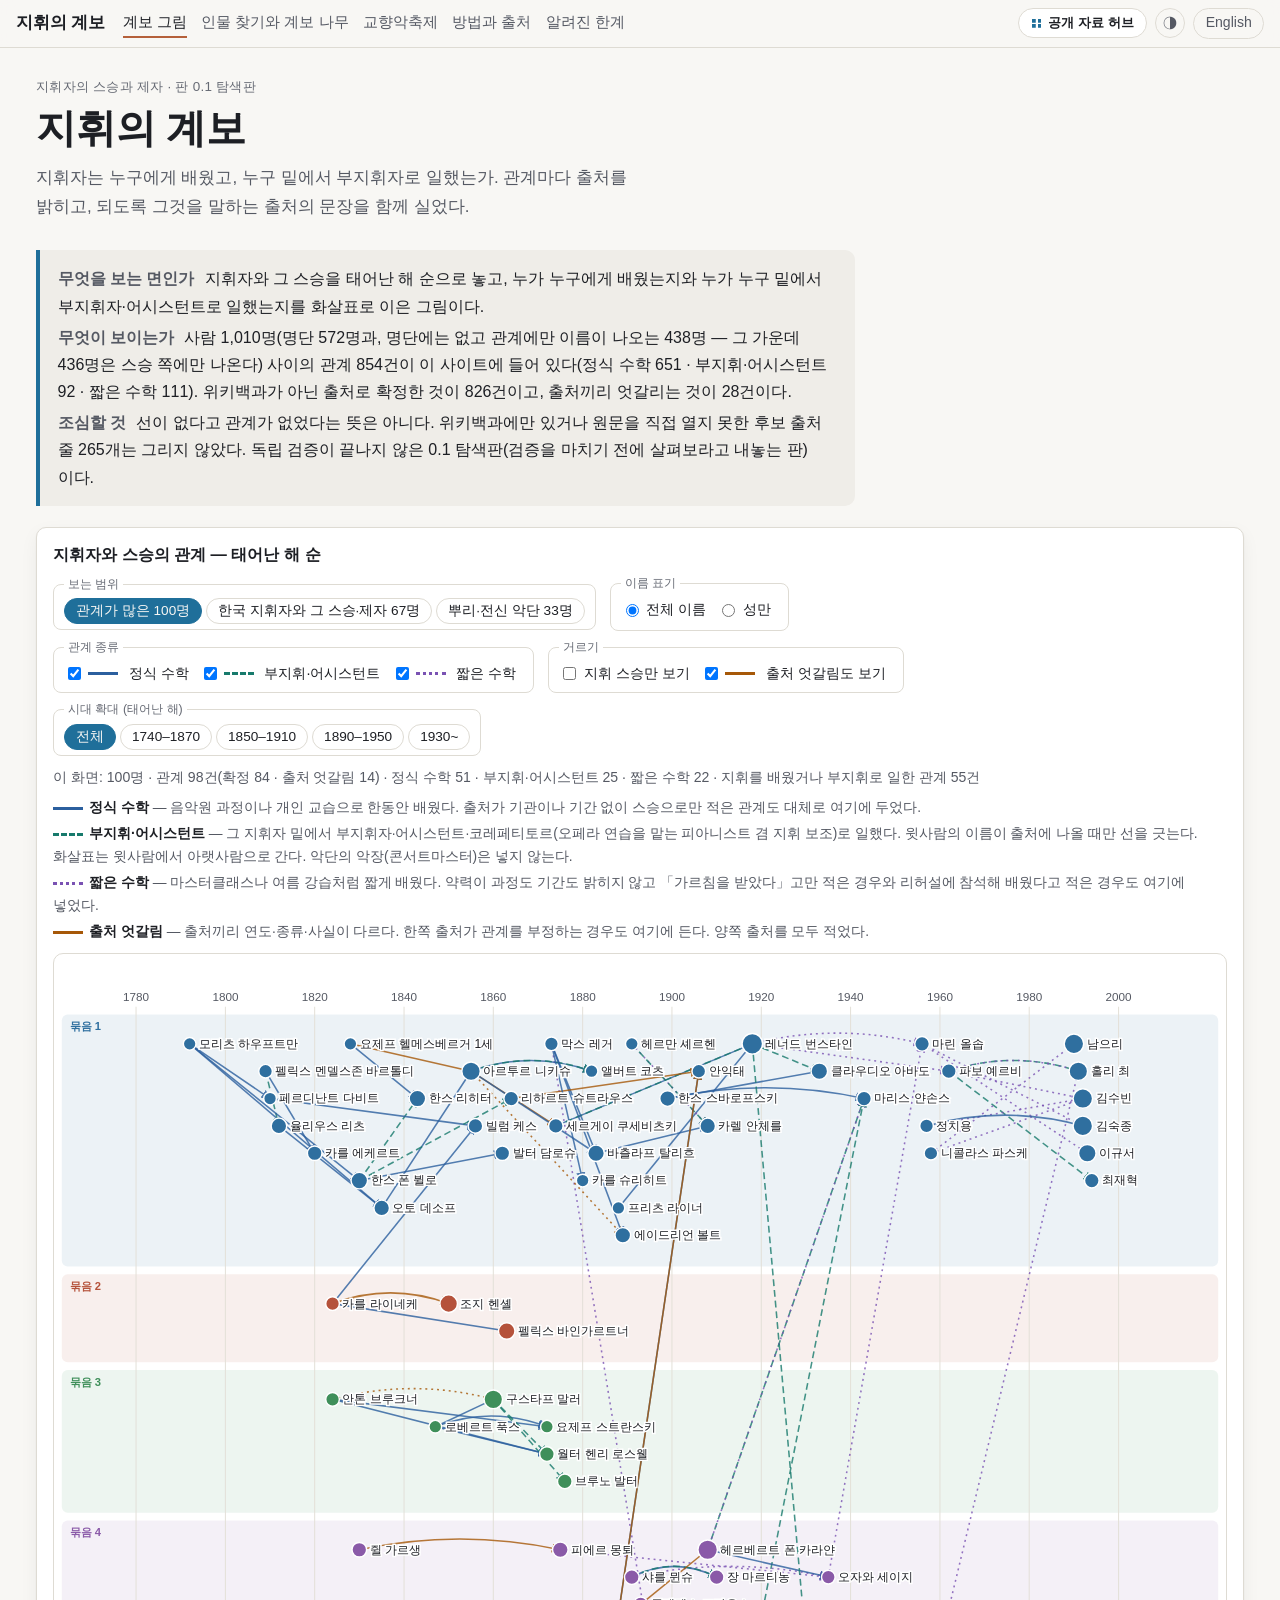
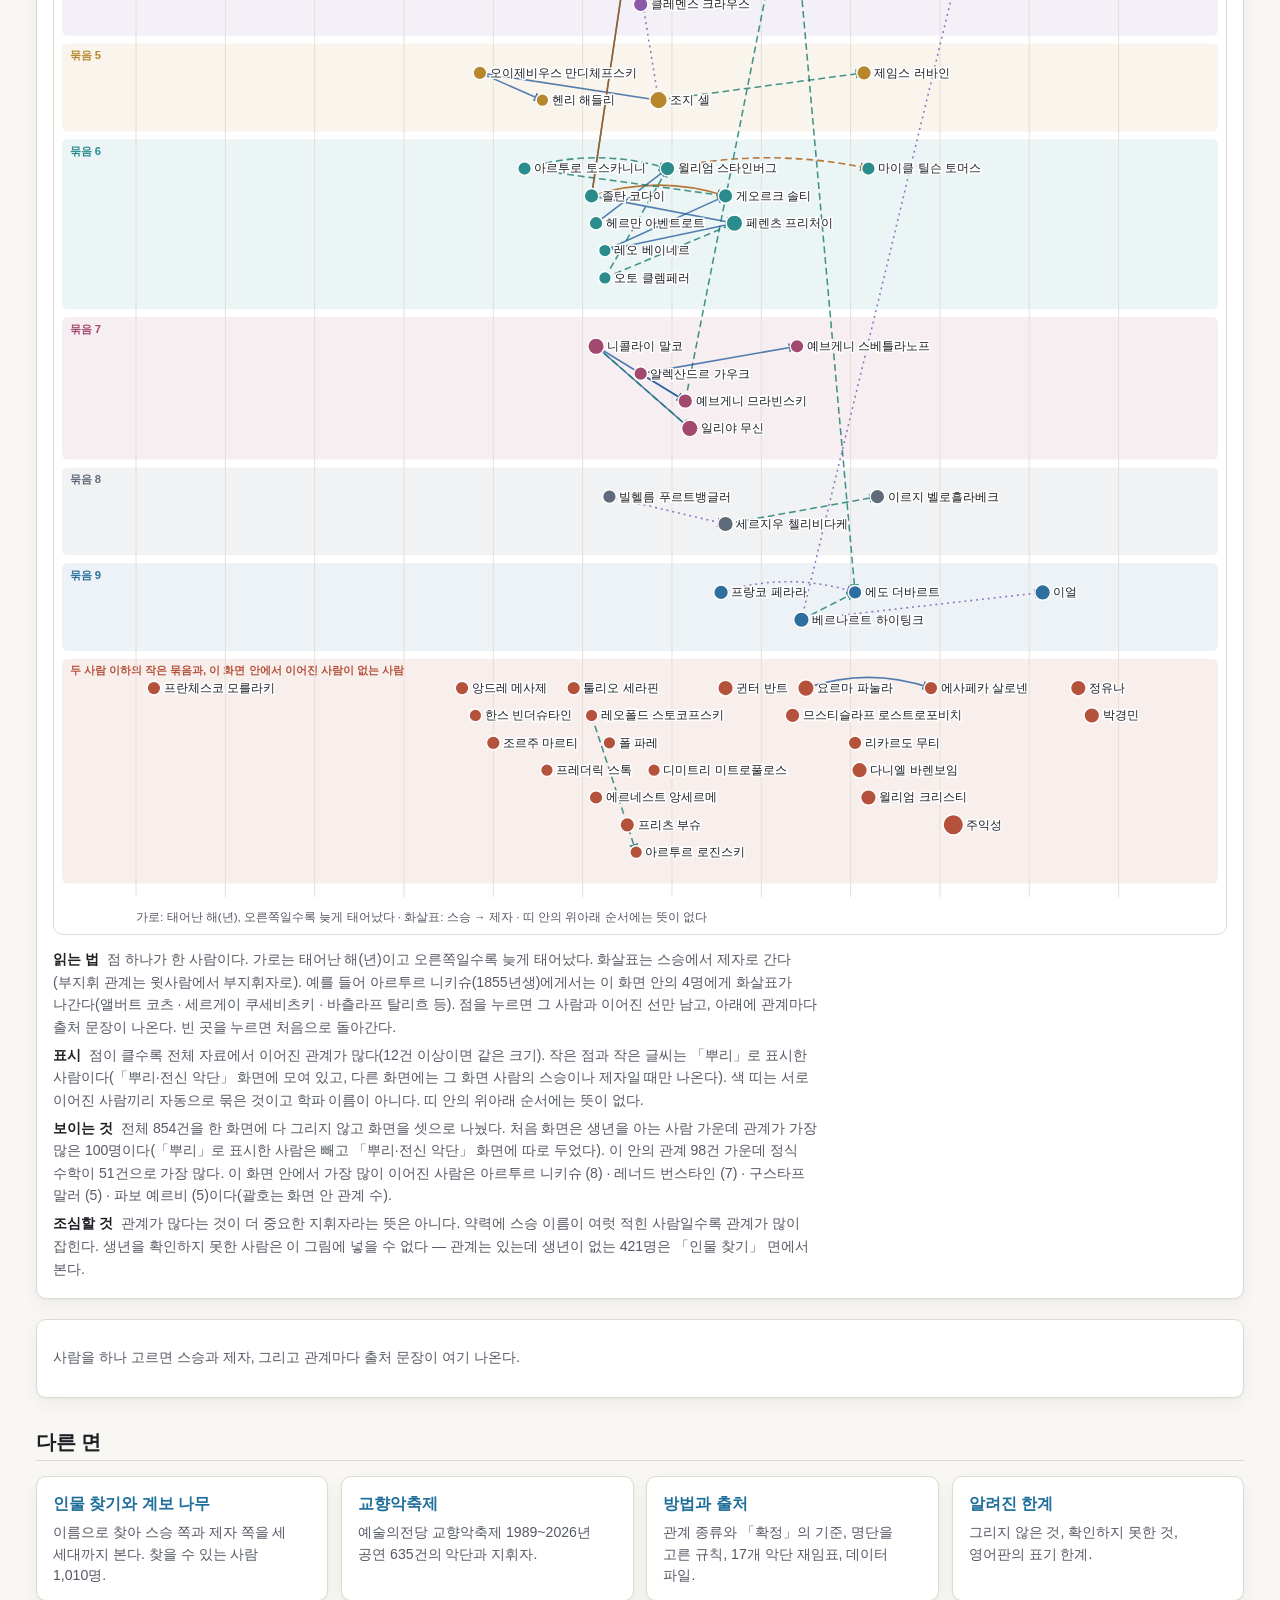
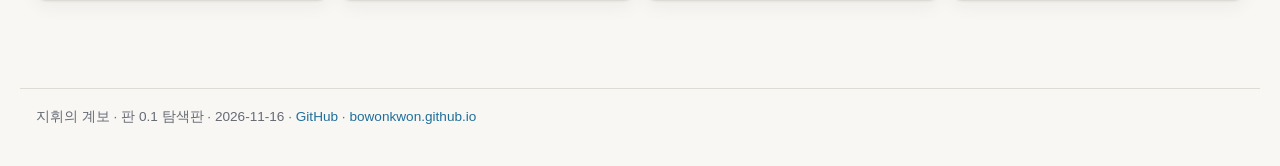
==== docs/ko/index.html @ 923562cf "Conductors' lineage 0.1 (exploratory edition): lineage chart, find a person, Orchestra Festival, met" ====
<!DOCTYPE html>
<html lang="ko"><head><meta charset="utf-8"><meta name="viewport" content="width=device-width,initial-scale=1">
<title>지휘의 계보</title><meta name="description" content="지휘자가 누구에게 배웠고 누구 밑에서 부지휘자로 일했는지를 관계마다 출처와 함께 그린 탐색판. 사람 1,010명, 관계 854건.">
<script>(function(){var q=new URLSearchParams(location.search).get("theme");try{if(q==="light"||q==="dark"){localStorage.setItem("cl-theme",q)}else if(q==="auto"){localStorage.removeItem("cl-theme")}var v=localStorage.getItem("cl-theme");if(v)document.documentElement.setAttribute("data-theme",v)}catch(e){}})();</script>
<link rel="stylesheet" href="../assets/style.css">
</head><body>
<header><a class="brand" href="index.html">지휘의 계보</a><nav aria-label="면"><a href="index.html" class=on aria-current=page>계보 그림</a><a href="find.html">인물 찾기와 계보 나무</a><a href="festival.html">교향악축제</a><a href="method.html">방법과 출처</a><a href="limits.html">알려진 한계</a></nav>
<div class="right"><a class="hub" href="https://bowonkwon.github.io/">공개 자료 허브</a><button id="theme" class="theme" type="button" aria-label="밝게·어둡게">◑</button><a class="lang" href="../en/index.html" lang="en">English</a></div></header>
<main>
<div class="hero"><p class="eyebrow">지휘자의 스승과 제자 · 판 0.1 탐색판</p><h1>지휘의 계보</h1><p class="lead">지휘자는 누구에게 배웠고, 누구 밑에서 부지휘자로 일했는가. 관계마다 출처를 밝히고, 되도록 그것을 말하는 출처의 문장을 함께 실었다.</p></div>
<div class="sum" role="note"><p><b>무엇을 보는 면인가</b> 지휘자와 그 스승을 태어난 해 순으로 놓고, 누가 누구에게 배웠는지와 누가 누구 밑에서 부지휘자·어시스턴트로 일했는지를 화살표로 이은 그림이다.</p><p><b>무엇이 보이는가</b> 사람 1,010명(명단 572명과, 명단에는 없고 관계에만 이름이 나오는 438명 — 그 가운데 436명은 스승 쪽에만 나온다) 사이의 관계 854건이 이 사이트에 들어 있다(정식 수학 651 · 부지휘·어시스턴트 92 · 짧은 수학 111). 위키백과가 아닌 출처로 확정한 것이 826건이고, 출처끼리 엇갈리는 것이 28건이다.</p><p><b>조심할 것</b> 선이 없다고 관계가 없었다는 뜻은 아니다. 위키백과에만 있거나 원문을 직접 열지 못한 후보 출처 줄 265개는 그리지 않았다. 독립 검증이 끝나지 않은 0.1 탐색판(검증을 마치기 전에 살펴보라고 내놓는 판)이다.</p></div>
<figure id="fig-chart"><h2 class="figtitle">지휘자와 스승의 관계 — 태어난 해 순</h2>
<div class="ctl"><fieldset><legend>보는 범위</legend><span id="views" class="seg"><button type="button" data-v="top" aria-pressed="true">관계가 많은 100명</button><button type="button" data-v="kr" aria-pressed="false">한국 지휘자와 그 스승·제자 67명</button><button type="button" data-v="root" aria-pressed="false">뿌리·전신 악단 33명</button></span></fieldset>
<fieldset><legend>이름 표기</legend><label><input type="radio" name="mode" value="0" checked> 전체 이름</label> <label><input type="radio" name="mode" value="1"> 성만</label></fieldset>
<fieldset><legend>관계 종류</legend><label><input type="checkbox" id="fT" checked><span class="sw T"></span>정식 수학</label> <label><input type="checkbox" id="fA" checked><span class="sw A"></span>부지휘·어시스턴트</label> <label><input type="checkbox" id="fM" checked><span class="sw M"></span>짧은 수학</label></fieldset><fieldset><legend>거르기</legend><label><input type="checkbox" id="fCond"> 지휘 스승만 보기</label> <label><input type="checkbox" id="fC" checked><span class="sw C"></span>출처 엇갈림도 보기</label></fieldset>
<fieldset><legend>시대 확대 (태어난 해)</legend><span id="era" class="seg"><button type="button" data-a="0" data-b="9999" aria-pressed="true">전체</button><button type="button" data-a="1480" data-b="1760" aria-pressed="false">~1760</button><button type="button" data-a="1740" data-b="1870" aria-pressed="false">1740–1870</button><button type="button" data-a="1850" data-b="1910" aria-pressed="false">1850–1910</button><button type="button" data-a="1890" data-b="1950" aria-pressed="false">1890–1950</button><button type="button" data-a="1930" data-b="2010" aria-pressed="false">1930~</button></span></fieldset></div>
<p class="viewsum" id="viewcount" aria-live="polite"></p>
<ul class="legend"><li><span class="sw T"></span><b>정식 수학</b> — 음악원 과정이나 개인 교습으로 한동안 배웠다. 출처가 기관이나 기간 없이 스승으로만 적은 관계도 대체로 여기에 두었다.</li><li><span class="sw A"></span><b>부지휘·어시스턴트</b> — 그 지휘자 밑에서 부지휘자·어시스턴트·코레페티토르(오페라 연습을 맡는 피아니스트 겸 지휘 보조)로 일했다. 윗사람의 이름이 출처에 나올 때만 선을 긋는다. 화살표는 윗사람에서 아랫사람으로 간다. 악단의 악장(콘서트마스터)은 넣지 않는다.</li><li><span class="sw M"></span><b>짧은 수학</b> — 마스터클래스나 여름 강습처럼 짧게 배웠다. 약력이 과정도 기간도 밝히지 않고 「가르침을 받았다」고만 적은 경우와 리허설에 참석해 배웠다고 적은 경우도 여기에 넣었다.</li><li><span class="sw C"></span><b>출처 엇갈림</b> — 출처끼리 연도·종류·사실이 다르다. 한쪽 출처가 관계를 부정하는 경우도 여기에 든다. 양쪽 출처를 모두 적었다.</li></ul>
<p class="hint">화면이 좁으면 그림을 옆으로 밀어서 본다.</p>
<div class="wrap" id="chart" tabindex="0" aria-label="지휘자와 스승의 관계 — 태어난 해 순"></div>
<figcaption><span class="read"><b>읽는 법</b> 점 하나가 한 사람이다. 가로는 태어난 해(년)이고 오른쪽일수록 늦게 태어났다. 화살표는 스승에서 제자로 간다(부지휘 관계는 윗사람에서 부지휘자로). 예를 들어 아르투르 니키슈(1855년생)에게서는 이 화면 안의 4명에게 화살표가 나간다(앨버트 코츠 · 세르게이 쿠세비츠키 · 바츨라프 탈리흐 등). 점을 누르면 그 사람과 이어진 선만 남고, 아래에 관계마다 출처 문장이 나온다. 빈 곳을 누르면 처음으로 돌아간다.</span><span class="read"><b>표시</b> 점이 클수록 전체 자료에서 이어진 관계가 많다(12건 이상이면 같은 크기). 작은 점과 작은 글씨는 「뿌리」로 표시한 사람이다(「뿌리·전신 악단」 화면에 모여 있고, 다른 화면에는 그 화면 사람의 스승이나 제자일 때만 나온다). 색 띠는 서로 이어진 사람끼리 자동으로 묶은 것이고 학파 이름이 아니다. 띠 안의 위아래 순서에는 뜻이 없다.</span>
<span class="read"><b>보이는 것</b> 전체 854건을 한 화면에 다 그리지 않고 화면을 셋으로 나눴다. 처음 화면은 생년을 아는 사람 가운데 관계가 가장 많은 100명이다(「뿌리」로 표시한 사람은 빼고 「뿌리·전신 악단」 화면에 따로 두었다). 이 안의 관계 98건 가운데 정식 수학이 51건으로 가장 많다. 이 화면 안에서 가장 많이 이어진 사람은 아르투르 니키슈 (8) · 레너드 번스타인 (7) · 구스타프 말러 (5) · 파보 예르비 (5)이다(괄호는 화면 안 관계 수).</span><span class="care"><b>조심할 것</b> 관계가 많다는 것이 더 중요한 지휘자라는 뜻은 아니다. 약력에 스승 이름이 여럿 적힌 사람일수록 관계가 많이 잡힌다. 생년을 확인하지 못한 사람은 이 그림에 넣을 수 없다 — 관계는 있는데 생년이 없는 421명은 「인물 찾기」 면에서 본다.</span></figcaption></figure>
<section class="box" id="panel" aria-live="polite"></section>
<h2>다른 면</h2><div class="cards"><a class="card" href="find.html"><b>인물 찾기와 계보 나무</b><small>이름으로 찾아 스승 쪽과 제자 쪽을 세 세대까지 본다. 찾을 수 있는 사람 1,010명.</small></a><a class="card" href="festival.html"><b>교향악축제</b><small>예술의전당 교향악축제 1989~2026년 공연 635건의 악단과 지휘자.</small></a><a class="card" href="method.html"><b>방법과 출처</b><small>관계 종류와 「확정」의 기준, 명단을 고른 규칙, 17개 악단 재임표, 데이터 파일.</small></a><a class="card" href="limits.html"><b>알려진 한계</b><small>그리지 않은 것, 확인하지 못한 것, 영어판의 표기 한계.</small></a></div>
</main>
<footer>지휘의 계보 · 판 0.1 탐색판 · 2026-11-16 · <a href="https://github.com/BowonKwon/Conductors-Lineage">GitHub</a> · <a href="https://bowonkwon.github.io/">bowonkwon.github.io</a></footer>
<script src="../assets/data.js"></script><script>window.CL_T={"chart_aria": "지휘자와 스승 {n}명의 관계, 태어난 해 순", "lane": "묶음 {n}", "lane_loose": "두 사람 이하의 작은 묶음과, 이 화면 안에서 이어진 사람이 없는 사람", "axis": "가로: 태어난 해(년), 오른쪽일수록 늦게 태어났다 · 화살표: 스승 → 제자 · 띠 안의 위아래 순서에는 뜻이 없다", "type": {"T": "정식 수학", "A": "부지휘·어시스턴트", "M": "짧은 수학"}, "conflict": "출처 엇갈림", "candidate": "후보", "denies": "이 출처는 관계를 부정한다", "ctx": "(문맥에서 읽음)", "subject": "과목", "year_unverified": "(연도는 원문에서 확인하지 못함)", "paraphrase": "요지:", "source_link": "원문", "mark": {"root": "뿌리 — 지휘가 독립된 직업이 되기 전의 초기 악장·작곡가", "root_kr": "뿌리 — 작곡가·연주가이면서 지휘를 겸한 한국 초기 세대", "root_dresden": "뿌리 — 드레스덴 궁정 악단을 1733년 이전에 이끈 사람(악장 등)", "predecessor_leningrad": "전신 악단 — 레닌그라드 필하모니의 전신(1882~1920년 궁정 관현악단·국립 교향악단)을 이끌었다", "festival_only": "교향악축제 출연 기록으로 넣은 지휘자", "abroad_kr": "국내 악단 수장 경력이 없는 한국계 외국 국적 지휘자."}, "abroad_basis": "넣은 근거: {b}", "outside": "명단 밖 — 명단에는 없고 관계에만 이름이 나온다(대부분 스승 쪽). 생몰년과 이 사람의 스승은 따로 조사하지 않았다.", "tenure_h": "17개 악단 수장 재임", "career": "경력 메모", "career_ko": "경력 메모", "rr_title": "", "ko_tentative": "한글 표기는 외래어 표기법을 적용한 시안이다.", "teachers_h": "스승·윗사람", "pupils_h": "제자·부지휘로 둔 사람", "no_teacher": "그려진 관계가 아직 없다.", "no_pupil": "그려진 관계가 아직 없다.", "wikidata": "위키데이터", "to_tree": "이 사람의 계보 나무 보기", "tree_h": "계보 나무 — {name}", "tree_h0": "계보 나무", "tree_none": "이 사람과 그려진 관계로 이어진 사람이 아직 없다(거르기를 켰다면 꺼 본다).", "tree_empty": "위 찾기 칸에 이름을 넣거나 예에서 고르면 그 사람의 스승 쪽과 제자 쪽이 세 세대까지 그려진다.", "tree_note": "왼쪽이 스승 쪽, 오른쪽이 제자 쪽이다(세 세대까지). 점선 테두리는 명단 밖 사람이다.", "tree_note_m": "위가 스승 쪽, 아래가 제자 쪽이다. 왼쪽 띠 색은 범례의 관계 종류다. 작은 글씨는 태어난 해와 그 사람이 이어진 상대다. 이름을 누르면 그 사람으로 옮겨 간다.", "gen_up": "{n}대 위 스승", "gen_dn": "{n}대 아래 제자", "gen_me": "고른 사람", "panel_empty": "사람을 하나 고르면 스승과 제자, 그리고 관계마다 출처 문장이 여기 나온다.", "find_href": "find.html"};</script><script src="../assets/app.js"></script>
</body></html>
---- docs/assets/style.css ----
:root{color-scheme:light;--bg:#f8f7f4;--bg2:#efede8;--card:#ffffff;--line:#dedbd3;--line2:#ebe8e1;--fg:#1d1f24;--fg2:#555963;--fg3:#666a74;
--accent:#1f6f9a;--accent2:#b5603a;--T:#2b5f9e;--A:#177a6c;--M:#7a52b3;--C:#a65808;--hl:#d9480f;--laneop:.09;--grid:#e3e0d8;
--shadow:0 1px 2px rgba(30,32,40,.05),0 6px 18px rgba(30,32,40,.05);
--display:"Noto Serif KR","Source Serif 4","Apple SD Gothic Neo",Georgia,serif;--body:"Noto Sans KR",-apple-system,"Segoe UI","Apple SD Gothic Neo","Malgun Gothic",Roboto,sans-serif}
@media(prefers-color-scheme:dark){:root:not([data-theme="light"]){color-scheme:dark;--bg:#1b1c1f;--bg2:#222326;--card:#232428;--line:#373a40;--line2:#2b2d32;--fg:#ebe9e4;--fg2:#b6b4ad;--fg3:#8b8d8a;--accent:#6fb0d8;--accent2:#d08a62;--T:#78aaea;--A:#4cc2ad;--M:#b79aea;--C:#f0a050;--hl:#ff8a4c;--laneop:.17;--grid:#2e3035;--shadow:0 1px 2px rgba(0,0,0,.3),0 8px 20px rgba(0,0,0,.25)}}
:root[data-theme="dark"]{color-scheme:dark;--bg:#1b1c1f;--bg2:#222326;--card:#232428;--line:#373a40;--line2:#2b2d32;--fg:#ebe9e4;--fg2:#b6b4ad;--fg3:#8b8d8a;--accent:#6fb0d8;--accent2:#d08a62;--T:#78aaea;--A:#4cc2ad;--M:#b79aea;--C:#f0a050;--hl:#ff8a4c;--laneop:.17;--grid:#2e3035;--shadow:0 1px 2px rgba(0,0,0,.3),0 8px 20px rgba(0,0,0,.25)}
*{box-sizing:border-box}html,body{max-width:100%;overflow-x:hidden}
body{margin:0;font:16px/1.7 var(--body);background:var(--bg);color:var(--fg);overflow-wrap:anywhere;-webkit-font-smoothing:antialiased}
a{color:var(--accent);text-decoration:none}a:hover{text-decoration:underline;text-underline-offset:3px}:focus-visible{outline:2px solid var(--accent);outline-offset:2px}
header{position:sticky;top:0;z-index:5;background:color-mix(in srgb,var(--bg) 90%,transparent);backdrop-filter:blur(8px);border-bottom:1px solid var(--line);padding:.5rem 1rem;display:flex;gap:.4rem 1.1rem;align-items:center;flex-wrap:wrap}
header .brand{font-family:var(--display);font-weight:600;font-size:1.05rem;color:var(--fg)}
header nav{display:flex;gap:.2rem .9rem;flex-wrap:wrap}header nav a{color:var(--fg2);font-size:.92rem;border-bottom:2px solid transparent;padding:.1rem 0}header nav a:hover{text-decoration:none;color:var(--fg)}header nav a.on{color:var(--fg);border-bottom-color:var(--accent2)}
header .right{margin-left:auto;display:flex;gap:.5rem;align-items:center}
header .hub{display:inline-flex;align-items:center;gap:.42rem;height:30px;padding:0 .8rem;border:1px solid var(--line);border-radius:999px;background:var(--card);color:var(--fg);font-size:.84rem;font-weight:600;white-space:nowrap}
header .hub::before{content:"";width:.72em;height:.72em;flex:none;background:linear-gradient(var(--accent),var(--accent)) 0 0/42% 42% no-repeat,linear-gradient(var(--accent),var(--accent)) 100% 0/42% 42% no-repeat,linear-gradient(var(--accent),var(--accent)) 0 100%/42% 42% no-repeat,linear-gradient(var(--accent),var(--accent)) 100% 100%/42% 42% no-repeat}
header .hub:hover{border-color:var(--accent);color:var(--accent);text-decoration:none}
header .lang{font-size:.88rem;color:var(--fg2);border:1px solid var(--line);border-radius:999px;padding:.15rem .7rem}header .lang:hover{text-decoration:none;color:var(--fg)}
.theme{border:1px solid var(--line);background:transparent;color:var(--fg2);border-radius:999px;width:30px;height:30px;cursor:pointer;font-size:.9rem;line-height:1;padding:0}
main{max-width:1240px;margin:0 auto;padding:1.4rem 1rem 4rem;min-width:0}
footer{max-width:1240px;margin:0 auto;padding:1rem 1rem 2.4rem;color:var(--fg3);font-size:.85rem;border-top:1px solid var(--line)}
h1{font-family:var(--display);font-weight:600;font-size:clamp(1.55rem,3.2vw,2.1rem);line-height:1.25;margin:.3rem 0 .6rem;text-wrap:balance}
h2{font-family:var(--display);font-weight:600;font-size:1.22rem;line-height:1.3;margin:2rem 0 .7rem;padding-bottom:.3rem;border-bottom:1px solid var(--line);text-wrap:balance}
h3{font-size:1rem;margin:1.2rem 0 .4rem}
.eyebrow{color:var(--fg3);font-size:.84rem;letter-spacing:.02em;margin:0}.hero{padding:.4rem 0 .4rem}.hero h1{font-size:clamp(1.8rem,4vw,2.5rem)}.lead{color:var(--fg2);font-size:1.06rem;max-width:68ch;margin:.2rem 0 .6rem}
:lang(ko) p,:lang(ko) li,:lang(ko) figcaption,:lang(ko) .card small,:lang(ko) td{word-break:keep-all;overflow-wrap:anywhere}
.sum{border-left:4px solid var(--accent);background:var(--bg2);border-radius:0 10px 10px 0;padding:.7rem 1.1rem;margin:.8rem 0 1.3rem;max-width:92ch}.sum p{margin:.25rem 0;color:var(--fg)}.sum b{color:var(--fg2);font-weight:600;margin-right:.35em}
.prose p,.prose ul{max-width:76ch}.prose p{margin:.8rem 0}.prose ul{padding-left:1.2rem}.prose li{margin:.35rem 0}
.note{font-size:.88rem;color:var(--fg2)}.hint{display:none;font-size:.84rem;color:var(--fg3);margin:.2rem 0}
.cards{display:grid;grid-template-columns:repeat(auto-fill,minmax(250px,1fr));gap:.8rem;margin:.9rem 0 1.4rem}
.card{display:block;background:var(--card);border:1px solid var(--line);border-radius:10px;padding:.85rem 1rem .9rem;box-shadow:var(--shadow);color:var(--fg)}a.card:hover{text-decoration:none;border-color:var(--fg3)}
.card b{display:block;margin-bottom:.15rem;color:var(--accent)}.card small{display:block;color:var(--fg2);font-size:.88rem;line-height:1.5;margin-top:.3rem}
figure{margin:1.2rem 0;background:var(--card);border:1px solid var(--line);border-radius:10px;padding:1rem 1rem .8rem;box-shadow:var(--shadow);min-width:0}
figure .figtitle{font-family:var(--body);font-size:1.02rem;font-weight:700;margin:0 0 .5rem;padding:0;border:0}
figcaption{font-size:.88rem;color:var(--fg2);margin-top:.6rem;line-height:1.6}figcaption .read,figcaption .care{display:block;margin-bottom:.35rem;max-width:100ch}figcaption b{font-weight:600;color:var(--fg);margin-right:.3em}
.ctl{display:flex;flex-wrap:wrap;gap:6px 14px;align-items:center;font-size:.9rem;margin:.3rem 0 .6rem}
.ctl fieldset{border:1px solid var(--line);border-radius:8px;padding:3px 10px 5px;margin:0;min-width:0}.ctl legend{font-size:.78rem;color:var(--fg3);padding:0 4px}
.ctl label{white-space:nowrap;margin-right:.5em;display:inline-flex;align-items:center;gap:.3em}
.seg{display:inline-flex;flex-wrap:wrap;gap:4px}.seg button,.btn,.chip{font:inherit;font-size:.85rem;border:1px solid var(--line);background:var(--card);color:var(--fg);border-radius:14px;padding:2px 11px;cursor:pointer;line-height:1.5}
.seg button[aria-pressed=true]{background:var(--accent);color:var(--bg);border-color:var(--accent)}.seg button[hidden]{display:none}
.btn{display:inline-block;padding:.25rem .9rem;border-radius:999px}.btn:hover{text-decoration:none;border-color:var(--accent)}
.viewsum{font-size:.88rem;color:var(--fg2);margin:.2rem 0 .4rem}
.legend{list-style:none;margin:.3rem 0 .6rem;padding:0;font-size:.86rem;color:var(--fg2);display:grid;gap:.15rem}.legend b{color:var(--fg);font-weight:600}
.sw{display:inline-block;width:30px;height:0;border-top:3px solid;vertical-align:middle;margin-right:6px}.sw.T{border-color:var(--T)}.sw.A{border-color:var(--A);border-top-style:dashed}.sw.M{border-color:var(--M);border-top-style:dotted}.sw.C{border-color:var(--C)}
.key{display:inline-block;width:14px;height:12px;vertical-align:-1px;margin-right:6px;border-radius:2px}.key.off{background:var(--T)}.key.wk{background:repeating-linear-gradient(45deg,var(--T) 0 2px,transparent 2px 5px);border:1px solid var(--T)}.key.x{width:auto;height:auto;color:var(--fg3)}
.wrap{overflow-x:auto;border:1px solid var(--line);border-radius:10px;background:var(--card);margin:.4rem 0 .8rem;min-width:0;max-width:100%}
.wrap.tw{padding:0 .3rem}.wrap table{margin:0}.wrap th{white-space:nowrap}.wrap td{min-width:5.5em}details .wrap td:last-child{min-width:16em}
.minw{min-width:820px}
svg.v1{width:100%;min-width:1100px;height:auto;display:block}
svg.bars{width:100%;height:auto;display:block}
.lane{opacity:var(--laneop)}.lanelab{font-size:11.5px;font-weight:600}
.grid{stroke:var(--grid);stroke-width:1}.tick,.axis{font-size:12px;fill:var(--fg2)}.val{font-size:11px;fill:var(--fg2)}.val.nodata{fill:var(--fg3);font-size:13px}
.bar.off{fill:var(--T)}.bar.wk{fill:var(--T);fill-opacity:.38;stroke:var(--T);stroke-width:1}
.e{fill:none;stroke-width:1.6;opacity:.8}.e.T{stroke:var(--T)}.e.A{stroke:var(--A);stroke-dasharray:7 4}.e.M{stroke:var(--M);stroke-dasharray:2 4}.e.C{stroke:var(--C)}
.ah.T{fill:var(--T)}.ah.A{fill:var(--A)}.ah.M{fill:var(--M)}.ah.C{fill:var(--C)}
.n circle{stroke:var(--card);stroke-width:1.5}.n text{font-size:12.5px;fill:var(--fg);paint-order:stroke;stroke:var(--card);stroke-width:3.2px}
.n.root text{font-size:11px;fill:var(--fg2)}.n{cursor:pointer}.n:focus{outline:none}.n:focus-visible circle{stroke:var(--hl);stroke-width:3}
.hideT .e.T:not(.C),.hideA .e.A:not(.C),.hideM .e.M:not(.C),.hideC .e.C{display:none}.condonly .e:not(.cond){display:none}
.dim .e,.dim .n{opacity:.1}.dim .e.on{opacity:1;stroke-width:2.6}.dim .n.on{opacity:1}
.box{border:1px solid var(--line);border-radius:10px;background:var(--card);padding:.8rem 1rem;margin:.9rem 0;min-width:0;box-shadow:var(--shadow)}
.box h2{margin:0 0 .3rem;font-size:1.12rem;border:0;padding:0}.box h3{font-size:.92rem;margin:1em 0 .3em;color:var(--fg2)}
.rel{border-top:1px solid var(--line2);padding:.45rem 0}.who{font-weight:600}.yr{font-size:.82rem;color:var(--fg3)}.meta{font-size:.9rem}.meta b{font-weight:600;color:var(--fg2)}
.src{font-size:.86rem;color:var(--fg2);margin-top:.15rem}.src q{font-style:italic;color:var(--fg)}.para{color:var(--fg)}
.tag{font-size:.74rem;border:1px solid var(--line);border-radius:4px;padding:0 4px;margin-left:5px;white-space:nowrap}.tag.T{color:var(--T);border-color:var(--T)}.tag.A{color:var(--A);border-color:var(--A)}.tag.M{color:var(--M);border-color:var(--M)}.tag.C{color:var(--C);border-color:var(--C)}.tag.cand{color:var(--fg3)}
.ten{margin:.2rem 0;padding-left:1.1rem;font-size:.9rem}.mark{margin:.25rem 0}
.search input{font:inherit;padding:4px 10px;border:1px solid var(--line);border-radius:8px;background:var(--card);color:var(--fg);width:min(19em,60vw)}
.row{display:flex;flex-wrap:wrap;gap:6px;margin:.3rem 0 .6rem}
.mt .gen{font-size:.82rem;color:var(--fg2);margin:.6em 0 .2em}.mt .arrow{color:var(--fg3);margin:.1em 0 0 .4em}
.mt .chip{border-radius:6px;border-left:4px solid var(--T);text-align:left;padding:3px 9px;font-size:.92rem}.mt .chip.A{border-left-color:var(--A)}.mt .chip.M{border-left-color:var(--M)}.mt .chip.C{border-left-color:var(--C)}.mt .chip.me{border:2px solid var(--hl);cursor:default}.chip small{color:var(--fg2)}
.twrap{overflow-x:auto}.twrap svg{display:block;max-width:none}
.tn rect{fill:var(--card);stroke:var(--fg3)}.tn.me rect{stroke:var(--hl);stroke-width:2}.tn text{font-size:12px;fill:var(--fg)}.tn{cursor:pointer}.tn.out rect{stroke-dasharray:3 3}.tn:focus{outline:none}.tn:focus-visible rect{stroke:var(--hl);stroke-width:2}
.tgen{fill:var(--fg2);font-size:11.5px}.tl{fill:none;stroke-width:1.5;stroke:var(--T)}.tl.tA{stroke-dasharray:7 4}.tl.tM{stroke-dasharray:2 4}.tl.A{stroke:var(--A)}.tl.M{stroke:var(--M)}.tl.C{stroke:var(--C)}
table{border-collapse:collapse;width:100%;font-size:.9rem;margin:.6rem 0}th,td{border-bottom:1px solid var(--line2);padding:.4rem .6rem;text-align:left;vertical-align:top}
thead th{color:var(--fg2);font-weight:600;font-size:.84rem;border-bottom:1px solid var(--line)}td.num,th.num{text-align:right;font-variant-numeric:tabular-nums;white-space:nowrap}
tr.cf td{color:var(--C)}tr.cand td{color:var(--fg3)}
details{border:1px solid var(--line);border-radius:10px;background:var(--card);padding:.45rem .9rem;margin:.45rem 0}summary{cursor:pointer;font-weight:600}details .wrap{border:0;margin:.3rem 0 .2rem}
.hbars{display:grid;gap:.3rem;margin:.3rem 0}.hb{display:grid;grid-template-columns:minmax(7.5em,15em) 1fr 3.2em;gap:.6rem;align-items:center;font-size:.9rem}
.hl{color:var(--fg)}.ht{background:var(--bg2);border-radius:4px;height:14px;overflow:hidden}.hf{display:block;height:100%;background:var(--T);border-radius:4px}.hn{text-align:right;font-variant-numeric:tabular-nums;color:var(--fg2)}
sup{font-size:.7em}
@media(max-width:700px){.deskonly{display:none}main{padding:1rem 16px 3rem}header{padding:.45rem 16px}header .hub{display:none}.hint{display:block}.ctl label{white-space:normal}.hb{grid-template-columns:minmax(6em,9.5em) 1fr 2.8em;gap:.4rem;font-size:.84rem}th,td{padding:.35rem .45rem}}
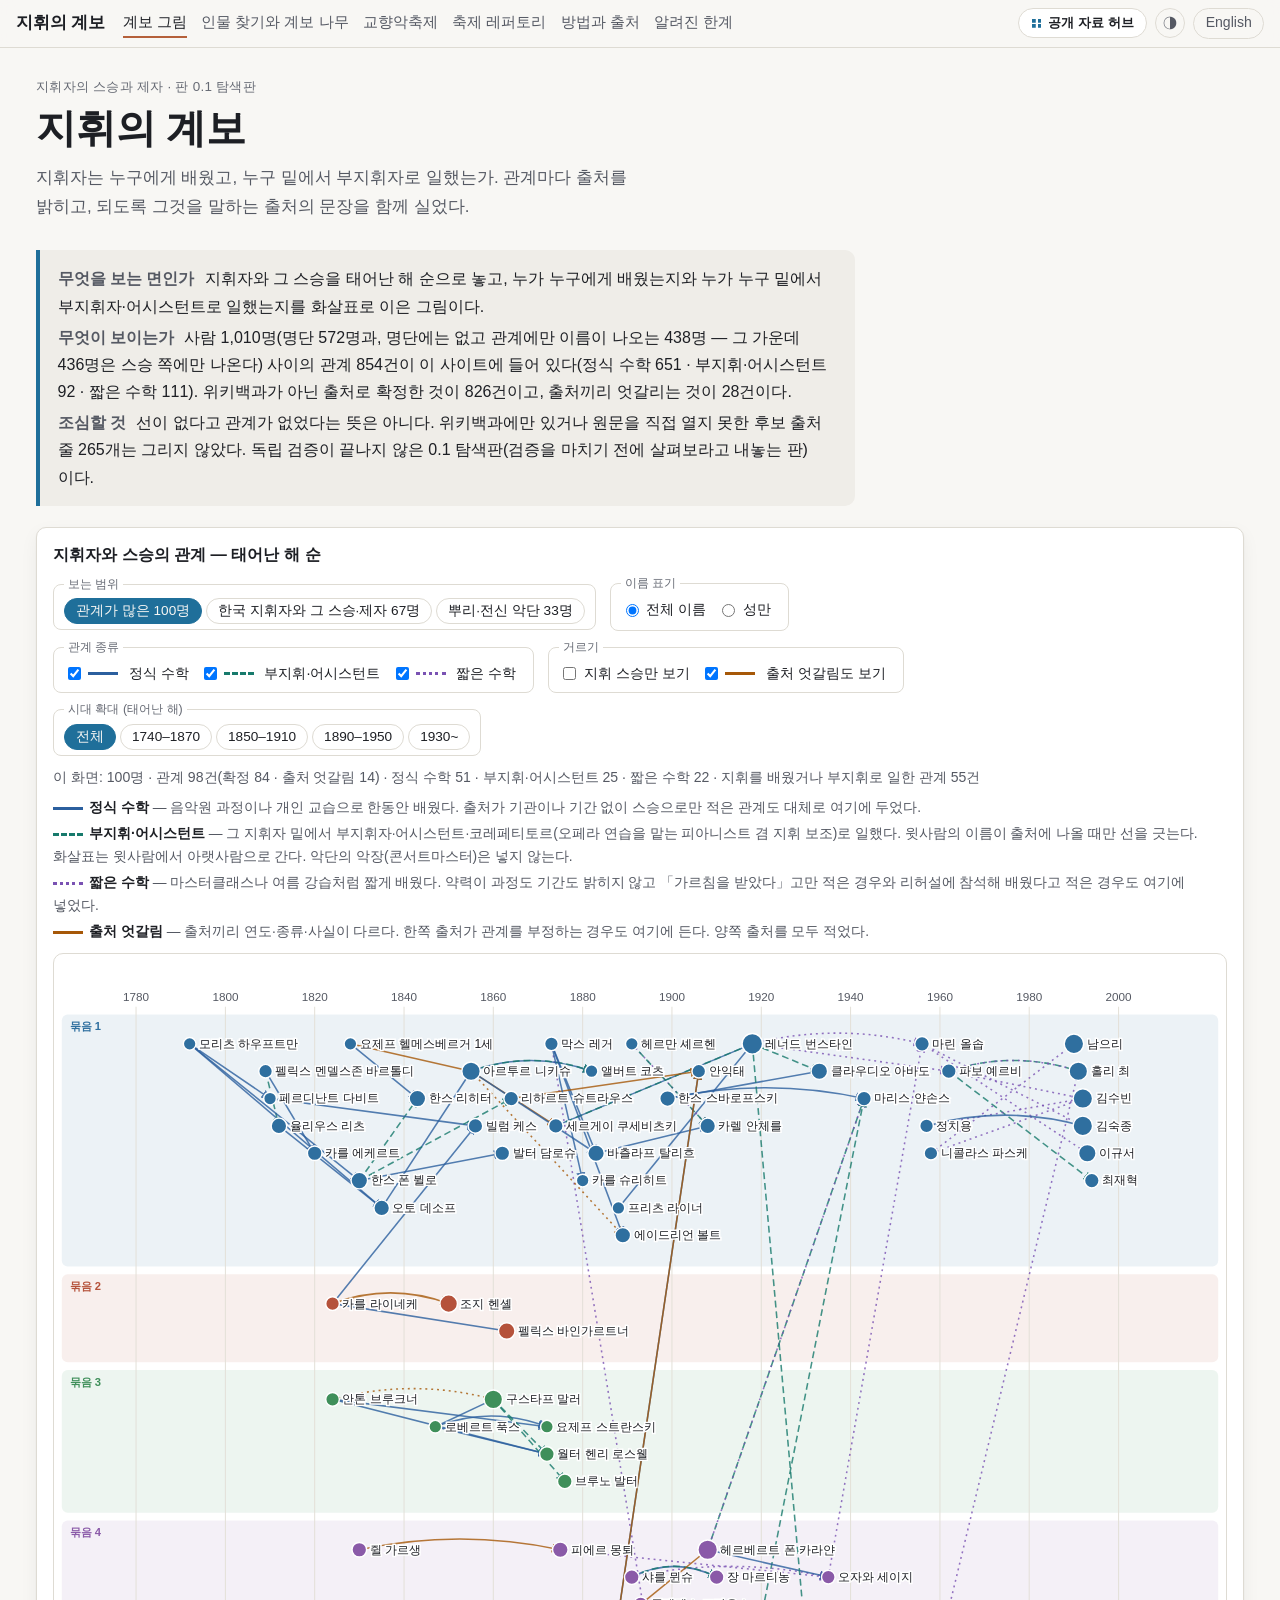
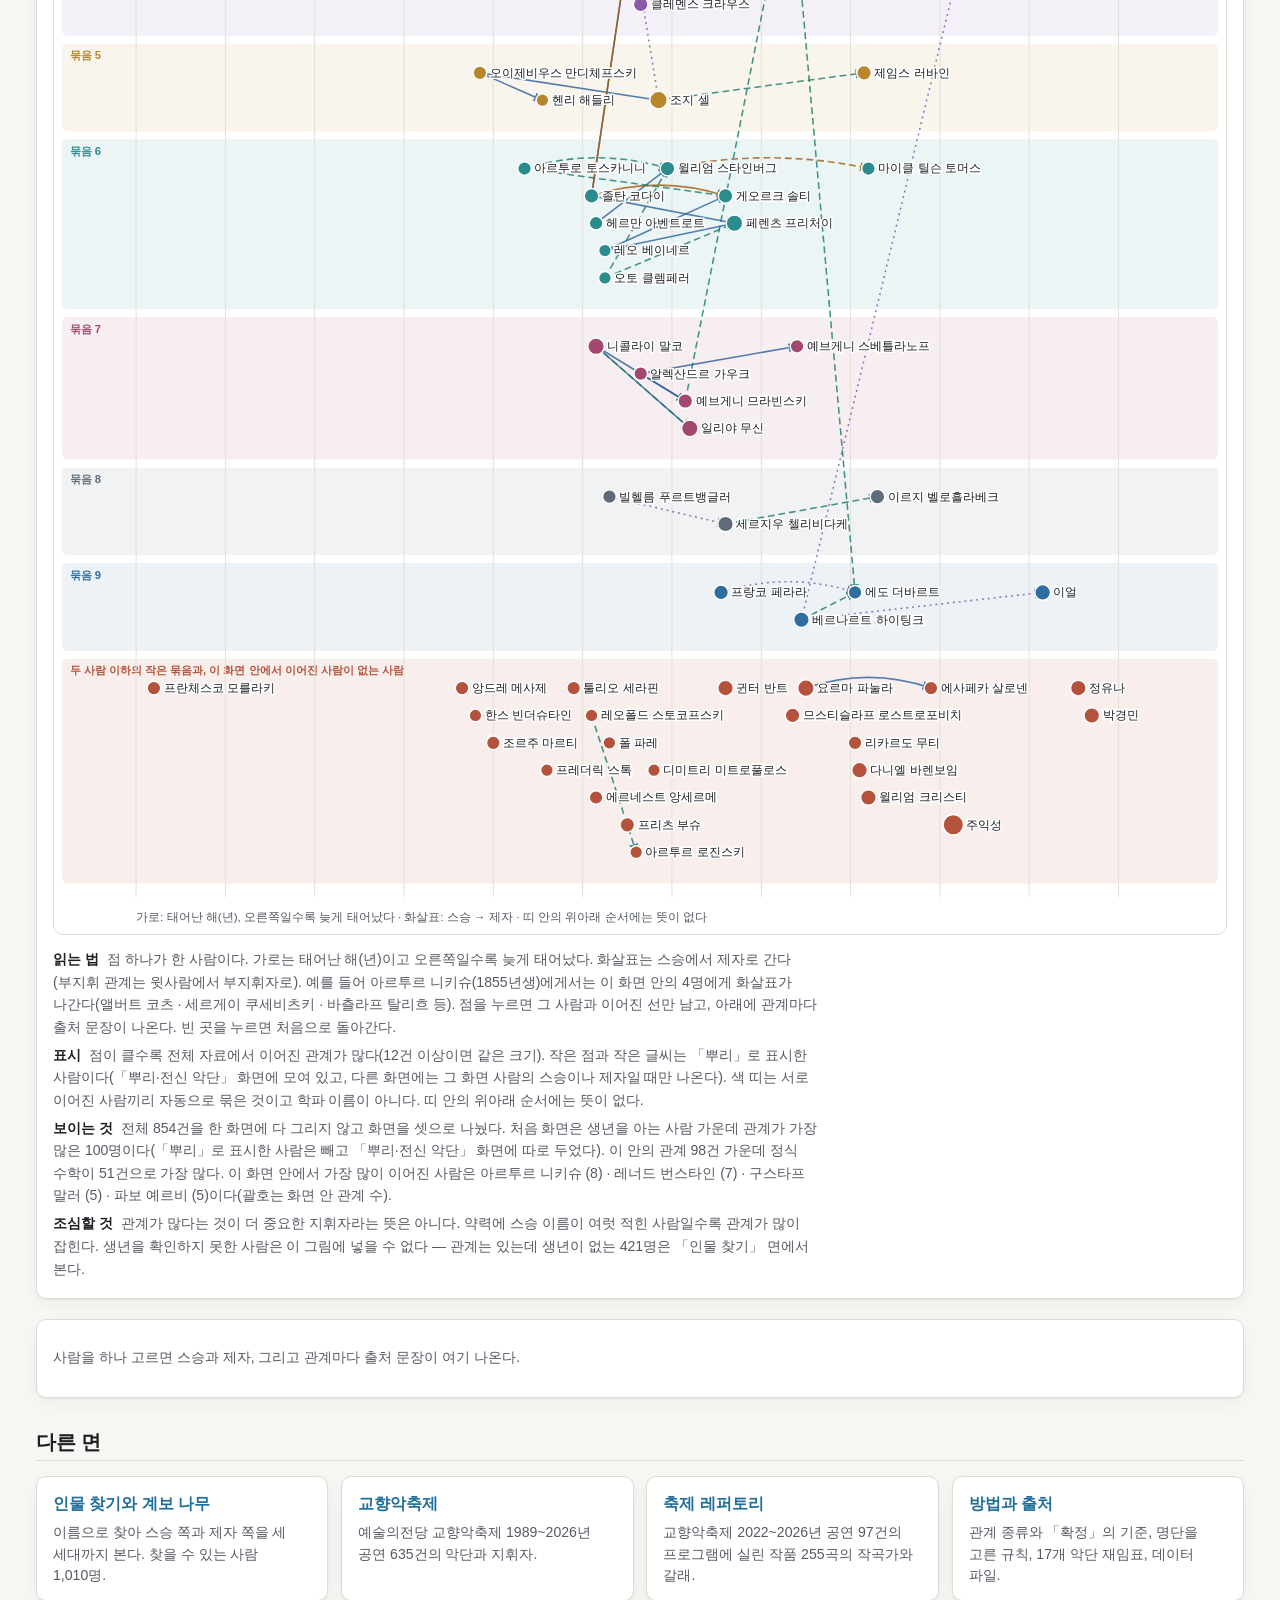
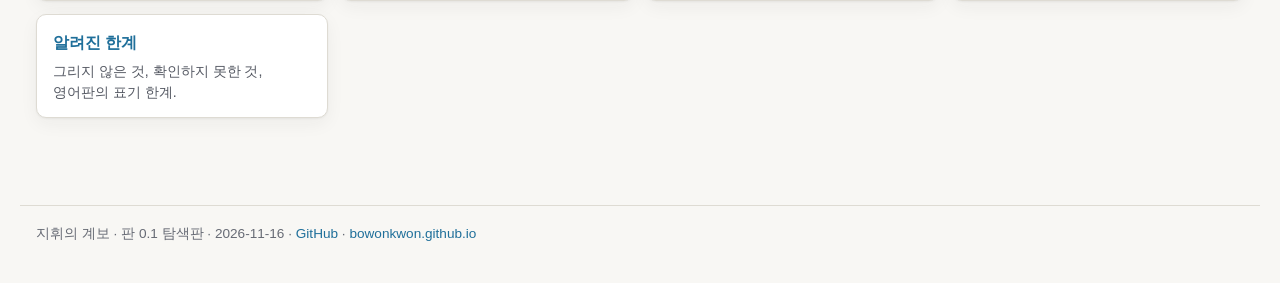
==== commit cd8c6763: "Festival repertoire page: 255 works on the programs of 97 Orchestra Festival concerts, 2022-2026, by" ====
--- a/docs/ko/index.html
+++ b/docs/ko/index.html
@@ -4,7 +4,7 @@
 <script>(function(){var q=new URLSearchParams(location.search).get("theme");try{if(q==="light"||q==="dark"){localStorage.setItem("cl-theme",q)}else if(q==="auto"){localStorage.removeItem("cl-theme")}var v=localStorage.getItem("cl-theme");if(v)document.documentElement.setAttribute("data-theme",v)}catch(e){}})();</script>
 <link rel="stylesheet" href="../assets/style.css">
 </head><body>
-<header><a class="brand" href="index.html">지휘의 계보</a><nav aria-label="면"><a href="index.html" class=on aria-current=page>계보 그림</a><a href="find.html">인물 찾기와 계보 나무</a><a href="festival.html">교향악축제</a><a href="method.html">방법과 출처</a><a href="limits.html">알려진 한계</a></nav>
+<header><a class="brand" href="index.html">지휘의 계보</a><nav aria-label="면"><a href="index.html" class=on aria-current=page>계보 그림</a><a href="find.html">인물 찾기와 계보 나무</a><a href="festival.html">교향악축제</a><a href="repertoire.html">축제 레퍼토리</a><a href="method.html">방법과 출처</a><a href="limits.html">알려진 한계</a></nav>
 <div class="right"><a class="hub" href="https://bowonkwon.github.io/">공개 자료 허브</a><button id="theme" class="theme" type="button" aria-label="밝게·어둡게">◑</button><a class="lang" href="../en/index.html" lang="en">English</a></div></header>
 <main>
 <div class="hero"><p class="eyebrow">지휘자의 스승과 제자 · 판 0.1 탐색판</p><h1>지휘의 계보</h1><p class="lead">지휘자는 누구에게 배웠고, 누구 밑에서 부지휘자로 일했는가. 관계마다 출처를 밝히고, 되도록 그것을 말하는 출처의 문장을 함께 실었다.</p></div>
@@ -21,7 +21,7 @@
 <figcaption><span class="read"><b>읽는 법</b> 점 하나가 한 사람이다. 가로는 태어난 해(년)이고 오른쪽일수록 늦게 태어났다. 화살표는 스승에서 제자로 간다(부지휘 관계는 윗사람에서 부지휘자로). 예를 들어 아르투르 니키슈(1855년생)에게서는 이 화면 안의 4명에게 화살표가 나간다(앨버트 코츠 · 세르게이 쿠세비츠키 · 바츨라프 탈리흐 등). 점을 누르면 그 사람과 이어진 선만 남고, 아래에 관계마다 출처 문장이 나온다. 빈 곳을 누르면 처음으로 돌아간다.</span><span class="read"><b>표시</b> 점이 클수록 전체 자료에서 이어진 관계가 많다(12건 이상이면 같은 크기). 작은 점과 작은 글씨는 「뿌리」로 표시한 사람이다(「뿌리·전신 악단」 화면에 모여 있고, 다른 화면에는 그 화면 사람의 스승이나 제자일 때만 나온다). 색 띠는 서로 이어진 사람끼리 자동으로 묶은 것이고 학파 이름이 아니다. 띠 안의 위아래 순서에는 뜻이 없다.</span>
 <span class="read"><b>보이는 것</b> 전체 854건을 한 화면에 다 그리지 않고 화면을 셋으로 나눴다. 처음 화면은 생년을 아는 사람 가운데 관계가 가장 많은 100명이다(「뿌리」로 표시한 사람은 빼고 「뿌리·전신 악단」 화면에 따로 두었다). 이 안의 관계 98건 가운데 정식 수학이 51건으로 가장 많다. 이 화면 안에서 가장 많이 이어진 사람은 아르투르 니키슈 (8) · 레너드 번스타인 (7) · 구스타프 말러 (5) · 파보 예르비 (5)이다(괄호는 화면 안 관계 수).</span><span class="care"><b>조심할 것</b> 관계가 많다는 것이 더 중요한 지휘자라는 뜻은 아니다. 약력에 스승 이름이 여럿 적힌 사람일수록 관계가 많이 잡힌다. 생년을 확인하지 못한 사람은 이 그림에 넣을 수 없다 — 관계는 있는데 생년이 없는 421명은 「인물 찾기」 면에서 본다.</span></figcaption></figure>
 <section class="box" id="panel" aria-live="polite"></section>
-<h2>다른 면</h2><div class="cards"><a class="card" href="find.html"><b>인물 찾기와 계보 나무</b><small>이름으로 찾아 스승 쪽과 제자 쪽을 세 세대까지 본다. 찾을 수 있는 사람 1,010명.</small></a><a class="card" href="festival.html"><b>교향악축제</b><small>예술의전당 교향악축제 1989~2026년 공연 635건의 악단과 지휘자.</small></a><a class="card" href="method.html"><b>방법과 출처</b><small>관계 종류와 「확정」의 기준, 명단을 고른 규칙, 17개 악단 재임표, 데이터 파일.</small></a><a class="card" href="limits.html"><b>알려진 한계</b><small>그리지 않은 것, 확인하지 못한 것, 영어판의 표기 한계.</small></a></div>
+<h2>다른 면</h2><div class="cards"><a class="card" href="find.html"><b>인물 찾기와 계보 나무</b><small>이름으로 찾아 스승 쪽과 제자 쪽을 세 세대까지 본다. 찾을 수 있는 사람 1,010명.</small></a><a class="card" href="festival.html"><b>교향악축제</b><small>예술의전당 교향악축제 1989~2026년 공연 635건의 악단과 지휘자.</small></a><a class="card" href="repertoire.html"><b>축제 레퍼토리</b><small>교향악축제 2022~2026년 공연 97건의 프로그램에 실린 작품 255곡의 작곡가와 갈래.</small></a><a class="card" href="method.html"><b>방법과 출처</b><small>관계 종류와 「확정」의 기준, 명단을 고른 규칙, 17개 악단 재임표, 데이터 파일.</small></a><a class="card" href="limits.html"><b>알려진 한계</b><small>그리지 않은 것, 확인하지 못한 것, 영어판의 표기 한계.</small></a></div>
 </main>
 <footer>지휘의 계보 · 판 0.1 탐색판 · 2026-11-16 · <a href="https://github.com/BowonKwon/Conductors-Lineage">GitHub</a> · <a href="https://bowonkwon.github.io/">bowonkwon.github.io</a></footer>
 <script src="../assets/data.js"></script><script>window.CL_T={"chart_aria": "지휘자와 스승 {n}명의 관계, 태어난 해 순", "lane": "묶음 {n}", "lane_loose": "두 사람 이하의 작은 묶음과, 이 화면 안에서 이어진 사람이 없는 사람", "axis": "가로: 태어난 해(년), 오른쪽일수록 늦게 태어났다 · 화살표: 스승 → 제자 · 띠 안의 위아래 순서에는 뜻이 없다", "type": {"T": "정식 수학", "A": "부지휘·어시스턴트", "M": "짧은 수학"}, "conflict": "출처 엇갈림", "candidate": "후보", "denies": "이 출처는 관계를 부정한다", "ctx": "(문맥에서 읽음)", "subject": "과목", "year_unverified": "(연도는 원문에서 확인하지 못함)", "paraphrase": "요지:", "source_link": "원문", "mark": {"root": "뿌리 — 지휘가 독립된 직업이 되기 전의 초기 악장·작곡가", "root_kr": "뿌리 — 작곡가·연주가이면서 지휘를 겸한 한국 초기 세대", "root_dresden": "뿌리 — 드레스덴 궁정 악단을 1733년 이전에 이끈 사람(악장 등)", "predecessor_leningrad": "전신 악단 — 레닌그라드 필하모니의 전신(1882~1920년 궁정 관현악단·국립 교향악단)을 이끌었다", "festival_only": "교향악축제 출연 기록으로 넣은 지휘자", "abroad_kr": "국내 악단 수장 경력이 없는 한국계 외국 국적 지휘자."}, "abroad_basis": "넣은 근거: {b}", "outside": "명단 밖 — 명단에는 없고 관계에만 이름이 나온다(대부분 스승 쪽). 생몰년과 이 사람의 스승은 따로 조사하지 않았다.", "tenure_h": "17개 악단 수장 재임", "career": "경력 메모", "career_ko": "경력 메모", "rr_title": "", "ko_tentative": "한글 표기는 외래어 표기법을 적용한 시안이다.", "teachers_h": "스승·윗사람", "pupils_h": "제자·부지휘로 둔 사람", "no_teacher": "그려진 관계가 아직 없다.", "no_pupil": "그려진 관계가 아직 없다.", "wikidata": "위키데이터", "to_tree": "이 사람의 계보 나무 보기", "tree_h": "계보 나무 — {name}", "tree_h0": "계보 나무", "tree_none": "이 사람과 그려진 관계로 이어진 사람이 아직 없다(거르기를 켰다면 꺼 본다).", "tree_empty": "위 찾기 칸에 이름을 넣거나 예에서 고르면 그 사람의 스승 쪽과 제자 쪽이 세 세대까지 그려진다.", "tree_note": "왼쪽이 스승 쪽, 오른쪽이 제자 쪽이다(세 세대까지). 점선 테두리는 명단 밖 사람이다.", "tree_note_m": "위가 스승 쪽, 아래가 제자 쪽이다. 왼쪽 띠 색은 범례의 관계 종류다. 작은 글씨는 태어난 해와 그 사람이 이어진 상대다. 이름을 누르면 그 사람으로 옮겨 간다.", "gen_up": "{n}대 위 스승", "gen_dn": "{n}대 아래 제자", "gen_me": "고른 사람", "panel_empty": "사람을 하나 고르면 스승과 제자, 그리고 관계마다 출처 문장이 여기 나온다.", "find_href": "find.html"};</script><script src="../assets/app.js"></script>
--- a/docs/assets/style.css
+++ b/docs/assets/style.css
@@ -77,3 +77,4 @@
 .hl{color:var(--fg)}.ht{background:var(--bg2);border-radius:4px;height:14px;overflow:hidden}.hf{display:block;height:100%;background:var(--T);border-radius:4px}.hn{text-align:right;font-variant-numeric:tabular-nums;color:var(--fg2)}
 sup{font-size:.7em}
 @media(max-width:700px){.deskonly{display:none}main{padding:1rem 16px 3rem}header{padding:.45rem 16px}header .hub{display:none}.hint{display:block}.ctl label{white-space:normal}.hb{grid-template-columns:minmax(6em,9.5em) 1fr 2.8em;gap:.4rem;font-size:.84rem}th,td{padding:.35rem .45rem}}
+ul.plain{list-style:none;margin:0 0 .3rem;padding:0}ul.plain li{margin:.1rem 0}
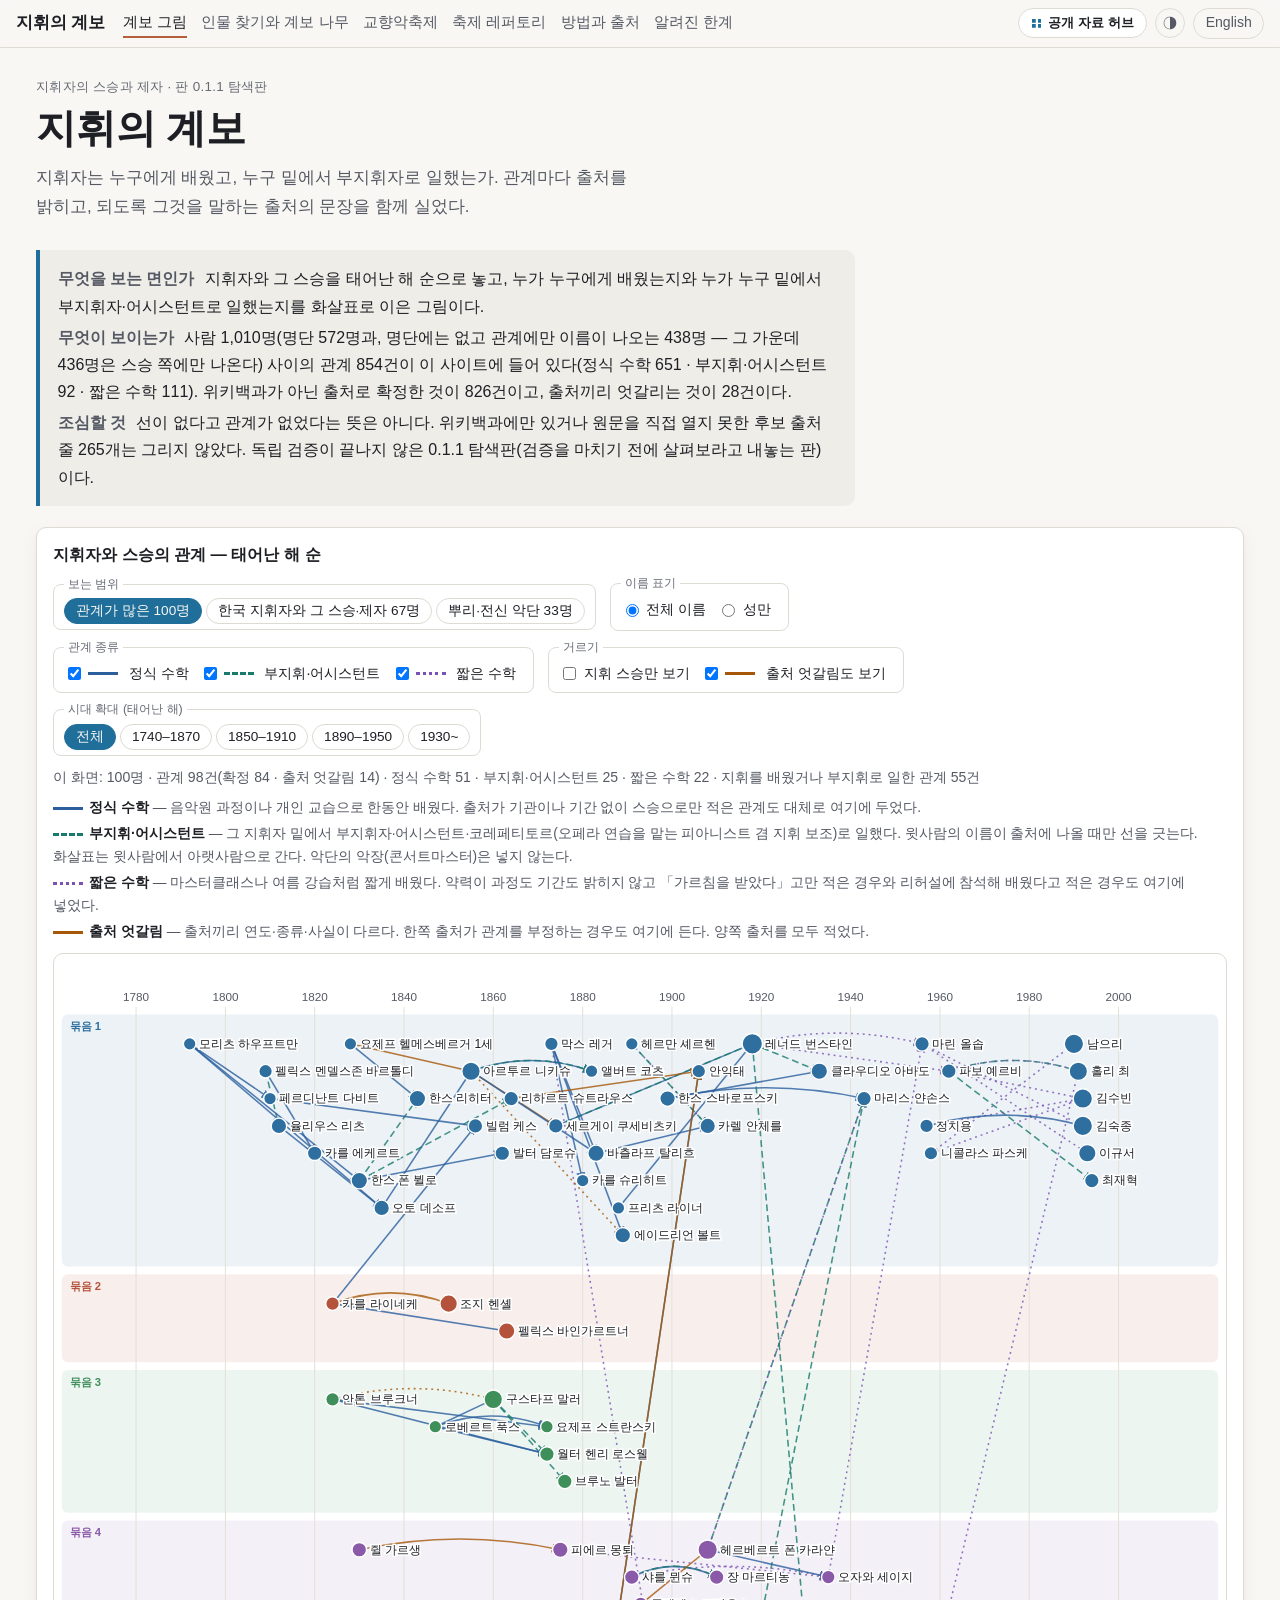
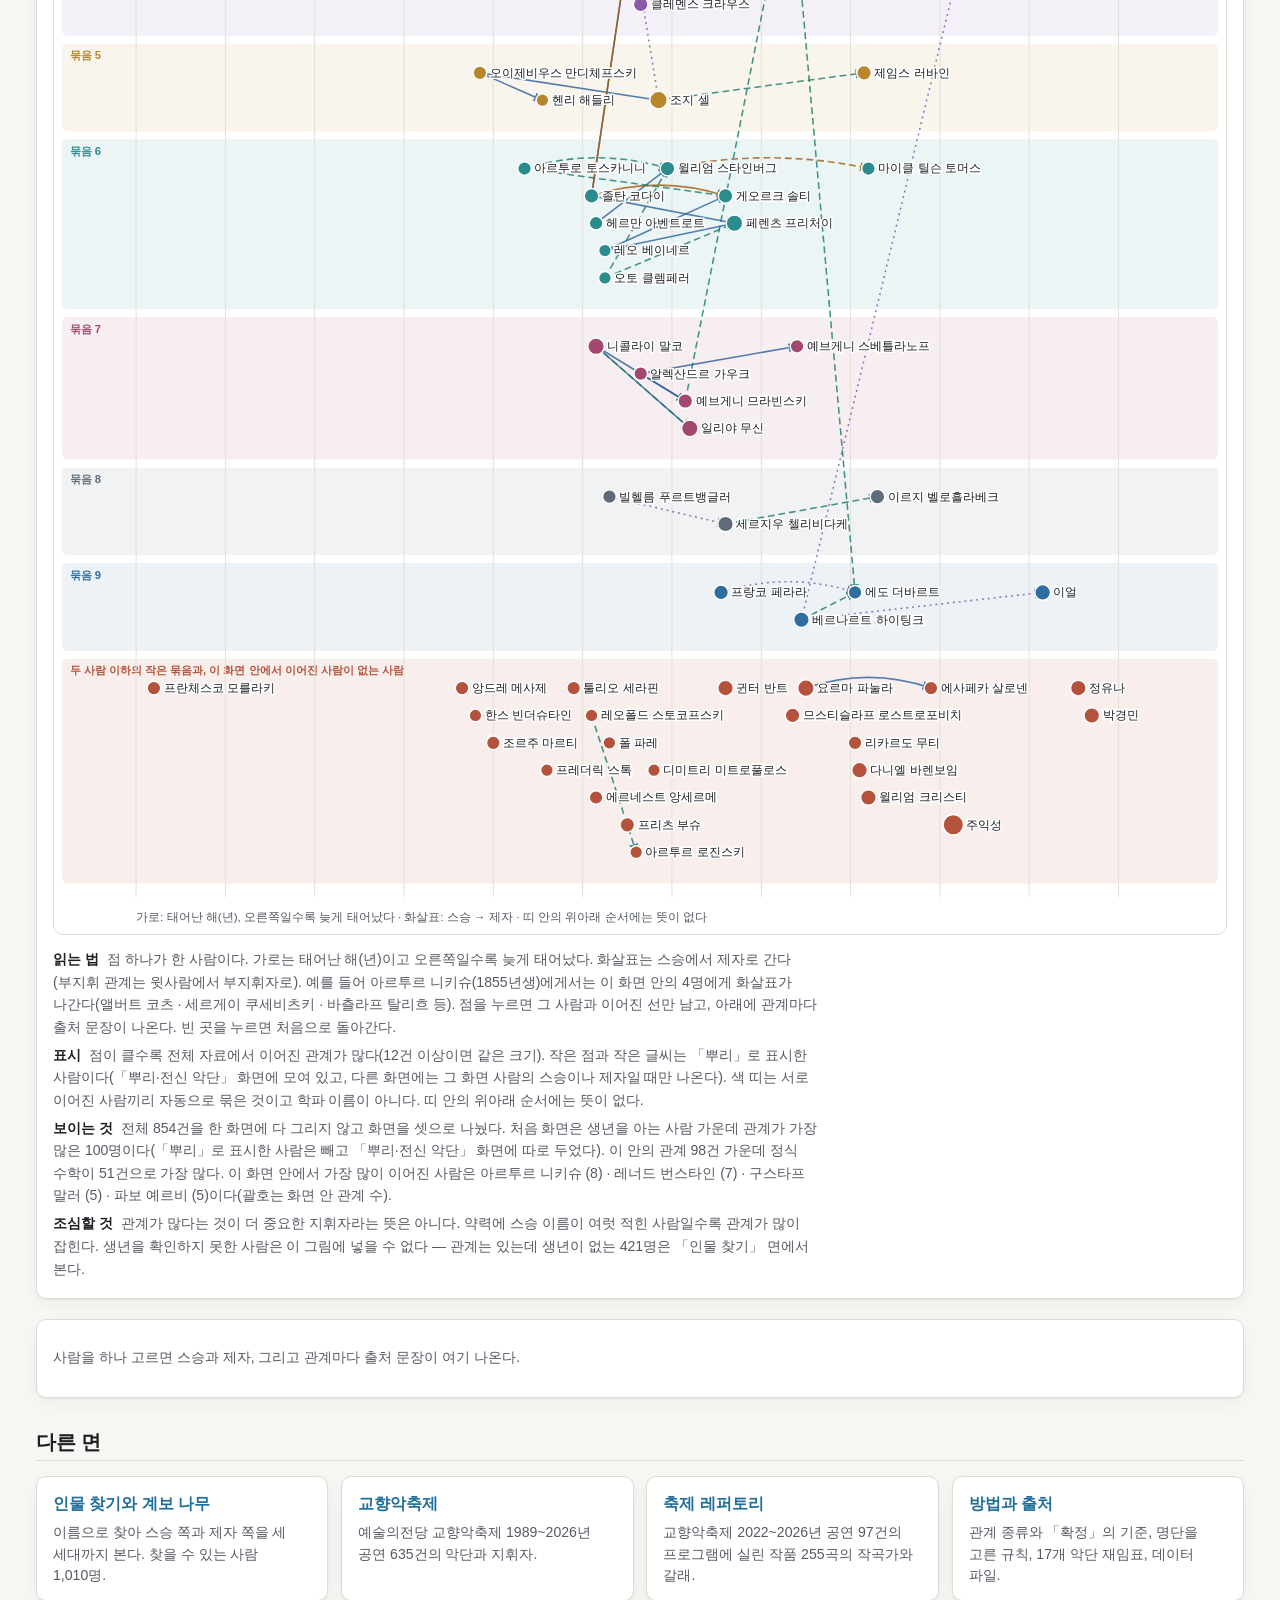
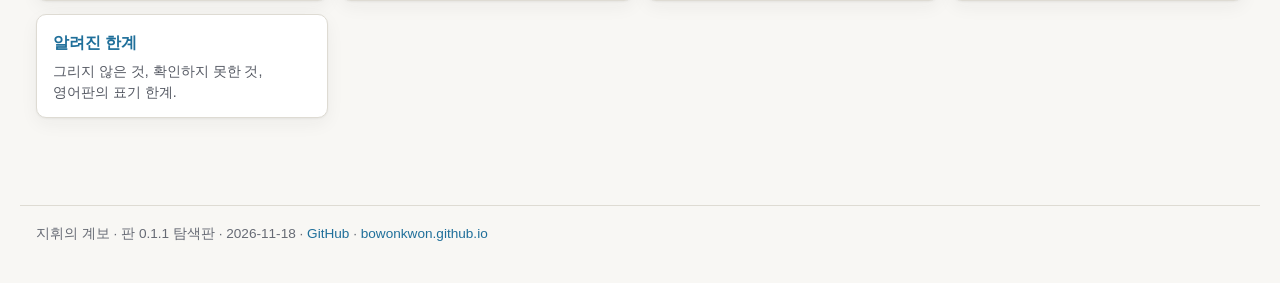
==== commit aacf369b: "0.1.1: straight from the contents to a section (section lists on pages with three or more sections, " ====
--- a/docs/ko/index.html
+++ b/docs/ko/index.html
@@ -7,9 +7,9 @@
 <header><a class="brand" href="index.html">지휘의 계보</a><nav aria-label="면"><a href="index.html" class=on aria-current=page>계보 그림</a><a href="find.html">인물 찾기와 계보 나무</a><a href="festival.html">교향악축제</a><a href="repertoire.html">축제 레퍼토리</a><a href="method.html">방법과 출처</a><a href="limits.html">알려진 한계</a></nav>
 <div class="right"><a class="hub" href="https://bowonkwon.github.io/">공개 자료 허브</a><button id="theme" class="theme" type="button" aria-label="밝게·어둡게">◑</button><a class="lang" href="../en/index.html" lang="en">English</a></div></header>
 <main>
-<div class="hero"><p class="eyebrow">지휘자의 스승과 제자 · 판 0.1 탐색판</p><h1>지휘의 계보</h1><p class="lead">지휘자는 누구에게 배웠고, 누구 밑에서 부지휘자로 일했는가. 관계마다 출처를 밝히고, 되도록 그것을 말하는 출처의 문장을 함께 실었다.</p></div>
-<div class="sum" role="note"><p><b>무엇을 보는 면인가</b> 지휘자와 그 스승을 태어난 해 순으로 놓고, 누가 누구에게 배웠는지와 누가 누구 밑에서 부지휘자·어시스턴트로 일했는지를 화살표로 이은 그림이다.</p><p><b>무엇이 보이는가</b> 사람 1,010명(명단 572명과, 명단에는 없고 관계에만 이름이 나오는 438명 — 그 가운데 436명은 스승 쪽에만 나온다) 사이의 관계 854건이 이 사이트에 들어 있다(정식 수학 651 · 부지휘·어시스턴트 92 · 짧은 수학 111). 위키백과가 아닌 출처로 확정한 것이 826건이고, 출처끼리 엇갈리는 것이 28건이다.</p><p><b>조심할 것</b> 선이 없다고 관계가 없었다는 뜻은 아니다. 위키백과에만 있거나 원문을 직접 열지 못한 후보 출처 줄 265개는 그리지 않았다. 독립 검증이 끝나지 않은 0.1 탐색판(검증을 마치기 전에 살펴보라고 내놓는 판)이다.</p></div>
-<figure id="fig-chart"><h2 class="figtitle">지휘자와 스승의 관계 — 태어난 해 순</h2>
+<div class="hero"><p class="eyebrow">지휘자의 스승과 제자 · 판 0.1.1 탐색판</p><h1>지휘의 계보</h1><p class="lead">지휘자는 누구에게 배웠고, 누구 밑에서 부지휘자로 일했는가. 관계마다 출처를 밝히고, 되도록 그것을 말하는 출처의 문장을 함께 실었다.</p></div>
+<div class="sum" role="note"><p><b>무엇을 보는 면인가</b> 지휘자와 그 스승을 태어난 해 순으로 놓고, 누가 누구에게 배웠는지와 누가 누구 밑에서 부지휘자·어시스턴트로 일했는지를 화살표로 이은 그림이다.</p><p><b>무엇이 보이는가</b> 사람 1,010명(명단 572명과, 명단에는 없고 관계에만 이름이 나오는 438명 — 그 가운데 436명은 스승 쪽에만 나온다) 사이의 관계 854건이 이 사이트에 들어 있다(정식 수학 651 · 부지휘·어시스턴트 92 · 짧은 수학 111). 위키백과가 아닌 출처로 확정한 것이 826건이고, 출처끼리 엇갈리는 것이 28건이다.</p><p><b>조심할 것</b> 선이 없다고 관계가 없었다는 뜻은 아니다. 위키백과에만 있거나 원문을 직접 열지 못한 후보 출처 줄 265개는 그리지 않았다. 독립 검증이 끝나지 않은 0.1.1 탐색판(검증을 마치기 전에 살펴보라고 내놓는 판)이다.</p></div>
+<figure id="fig-chart"><h2 class="figtitle" id="lineage-chart">지휘자와 스승의 관계 — 태어난 해 순<a class="hx" href="#lineage-chart" aria-label="‘지휘자와 스승의 관계 — 태어난 해 순’ 절로 바로 가는 링크">#</a></h2>
 <div class="ctl"><fieldset><legend>보는 범위</legend><span id="views" class="seg"><button type="button" data-v="top" aria-pressed="true">관계가 많은 100명</button><button type="button" data-v="kr" aria-pressed="false">한국 지휘자와 그 스승·제자 67명</button><button type="button" data-v="root" aria-pressed="false">뿌리·전신 악단 33명</button></span></fieldset>
 <fieldset><legend>이름 표기</legend><label><input type="radio" name="mode" value="0" checked> 전체 이름</label> <label><input type="radio" name="mode" value="1"> 성만</label></fieldset>
 <fieldset><legend>관계 종류</legend><label><input type="checkbox" id="fT" checked><span class="sw T"></span>정식 수학</label> <label><input type="checkbox" id="fA" checked><span class="sw A"></span>부지휘·어시스턴트</label> <label><input type="checkbox" id="fM" checked><span class="sw M"></span>짧은 수학</label></fieldset><fieldset><legend>거르기</legend><label><input type="checkbox" id="fCond"> 지휘 스승만 보기</label> <label><input type="checkbox" id="fC" checked><span class="sw C"></span>출처 엇갈림도 보기</label></fieldset>
@@ -21,8 +21,8 @@
 <figcaption><span class="read"><b>읽는 법</b> 점 하나가 한 사람이다. 가로는 태어난 해(년)이고 오른쪽일수록 늦게 태어났다. 화살표는 스승에서 제자로 간다(부지휘 관계는 윗사람에서 부지휘자로). 예를 들어 아르투르 니키슈(1855년생)에게서는 이 화면 안의 4명에게 화살표가 나간다(앨버트 코츠 · 세르게이 쿠세비츠키 · 바츨라프 탈리흐 등). 점을 누르면 그 사람과 이어진 선만 남고, 아래에 관계마다 출처 문장이 나온다. 빈 곳을 누르면 처음으로 돌아간다.</span><span class="read"><b>표시</b> 점이 클수록 전체 자료에서 이어진 관계가 많다(12건 이상이면 같은 크기). 작은 점과 작은 글씨는 「뿌리」로 표시한 사람이다(「뿌리·전신 악단」 화면에 모여 있고, 다른 화면에는 그 화면 사람의 스승이나 제자일 때만 나온다). 색 띠는 서로 이어진 사람끼리 자동으로 묶은 것이고 학파 이름이 아니다. 띠 안의 위아래 순서에는 뜻이 없다.</span>
 <span class="read"><b>보이는 것</b> 전체 854건을 한 화면에 다 그리지 않고 화면을 셋으로 나눴다. 처음 화면은 생년을 아는 사람 가운데 관계가 가장 많은 100명이다(「뿌리」로 표시한 사람은 빼고 「뿌리·전신 악단」 화면에 따로 두었다). 이 안의 관계 98건 가운데 정식 수학이 51건으로 가장 많다. 이 화면 안에서 가장 많이 이어진 사람은 아르투르 니키슈 (8) · 레너드 번스타인 (7) · 구스타프 말러 (5) · 파보 예르비 (5)이다(괄호는 화면 안 관계 수).</span><span class="care"><b>조심할 것</b> 관계가 많다는 것이 더 중요한 지휘자라는 뜻은 아니다. 약력에 스승 이름이 여럿 적힌 사람일수록 관계가 많이 잡힌다. 생년을 확인하지 못한 사람은 이 그림에 넣을 수 없다 — 관계는 있는데 생년이 없는 421명은 「인물 찾기」 면에서 본다.</span></figcaption></figure>
 <section class="box" id="panel" aria-live="polite"></section>
-<h2>다른 면</h2><div class="cards"><a class="card" href="find.html"><b>인물 찾기와 계보 나무</b><small>이름으로 찾아 스승 쪽과 제자 쪽을 세 세대까지 본다. 찾을 수 있는 사람 1,010명.</small></a><a class="card" href="festival.html"><b>교향악축제</b><small>예술의전당 교향악축제 1989~2026년 공연 635건의 악단과 지휘자.</small></a><a class="card" href="repertoire.html"><b>축제 레퍼토리</b><small>교향악축제 2022~2026년 공연 97건의 프로그램에 실린 작품 255곡의 작곡가와 갈래.</small></a><a class="card" href="method.html"><b>방법과 출처</b><small>관계 종류와 「확정」의 기준, 명단을 고른 규칙, 17개 악단 재임표, 데이터 파일.</small></a><a class="card" href="limits.html"><b>알려진 한계</b><small>그리지 않은 것, 확인하지 못한 것, 영어판의 표기 한계.</small></a></div>
+<h2 id="more">다른 면<a class="hx" href="#more" aria-label="‘다른 면’ 절로 바로 가는 링크">#</a></h2><div class="cards"><a class="card" href="find.html"><b>인물 찾기와 계보 나무</b><small>이름으로 찾아 스승 쪽과 제자 쪽을 세 세대까지 본다. 찾을 수 있는 사람 1,010명.</small></a><a class="card" href="festival.html"><b>교향악축제</b><small>예술의전당 교향악축제 1989~2026년 공연 635건의 악단과 지휘자.</small></a><a class="card" href="repertoire.html"><b>축제 레퍼토리</b><small>교향악축제 2022~2026년 공연 97건의 프로그램에 실린 작품 255곡의 작곡가와 갈래.</small></a><a class="card" href="method.html"><b>방법과 출처</b><small>관계 종류와 「확정」의 기준, 명단을 고른 규칙, 17개 악단 재임표, 데이터 파일.</small></a><a class="card" href="limits.html"><b>알려진 한계</b><small>그리지 않은 것, 확인하지 못한 것, 영어판의 표기 한계.</small></a></div>
 </main>
-<footer>지휘의 계보 · 판 0.1 탐색판 · 2026-11-16 · <a href="https://github.com/BowonKwon/Conductors-Lineage">GitHub</a> · <a href="https://bowonkwon.github.io/">bowonkwon.github.io</a></footer>
-<script src="../assets/data.js"></script><script>window.CL_T={"chart_aria": "지휘자와 스승 {n}명의 관계, 태어난 해 순", "lane": "묶음 {n}", "lane_loose": "두 사람 이하의 작은 묶음과, 이 화면 안에서 이어진 사람이 없는 사람", "axis": "가로: 태어난 해(년), 오른쪽일수록 늦게 태어났다 · 화살표: 스승 → 제자 · 띠 안의 위아래 순서에는 뜻이 없다", "type": {"T": "정식 수학", "A": "부지휘·어시스턴트", "M": "짧은 수학"}, "conflict": "출처 엇갈림", "candidate": "후보", "denies": "이 출처는 관계를 부정한다", "ctx": "(문맥에서 읽음)", "subject": "과목", "year_unverified": "(연도는 원문에서 확인하지 못함)", "paraphrase": "요지:", "source_link": "원문", "mark": {"root": "뿌리 — 지휘가 독립된 직업이 되기 전의 초기 악장·작곡가", "root_kr": "뿌리 — 작곡가·연주가이면서 지휘를 겸한 한국 초기 세대", "root_dresden": "뿌리 — 드레스덴 궁정 악단을 1733년 이전에 이끈 사람(악장 등)", "predecessor_leningrad": "전신 악단 — 레닌그라드 필하모니의 전신(1882~1920년 궁정 관현악단·국립 교향악단)을 이끌었다", "festival_only": "교향악축제 출연 기록으로 넣은 지휘자", "abroad_kr": "국내 악단 수장 경력이 없는 한국계 외국 국적 지휘자."}, "abroad_basis": "넣은 근거: {b}", "outside": "명단 밖 — 명단에는 없고 관계에만 이름이 나온다(대부분 스승 쪽). 생몰년과 이 사람의 스승은 따로 조사하지 않았다.", "tenure_h": "17개 악단 수장 재임", "career": "경력 메모", "career_ko": "경력 메모", "rr_title": "", "ko_tentative": "한글 표기는 외래어 표기법을 적용한 시안이다.", "teachers_h": "스승·윗사람", "pupils_h": "제자·부지휘로 둔 사람", "no_teacher": "그려진 관계가 아직 없다.", "no_pupil": "그려진 관계가 아직 없다.", "wikidata": "위키데이터", "to_tree": "이 사람의 계보 나무 보기", "tree_h": "계보 나무 — {name}", "tree_h0": "계보 나무", "tree_none": "이 사람과 그려진 관계로 이어진 사람이 아직 없다(거르기를 켰다면 꺼 본다).", "tree_empty": "위 찾기 칸에 이름을 넣거나 예에서 고르면 그 사람의 스승 쪽과 제자 쪽이 세 세대까지 그려진다.", "tree_note": "왼쪽이 스승 쪽, 오른쪽이 제자 쪽이다(세 세대까지). 점선 테두리는 명단 밖 사람이다.", "tree_note_m": "위가 스승 쪽, 아래가 제자 쪽이다. 왼쪽 띠 색은 범례의 관계 종류다. 작은 글씨는 태어난 해와 그 사람이 이어진 상대다. 이름을 누르면 그 사람으로 옮겨 간다.", "gen_up": "{n}대 위 스승", "gen_dn": "{n}대 아래 제자", "gen_me": "고른 사람", "panel_empty": "사람을 하나 고르면 스승과 제자, 그리고 관계마다 출처 문장이 여기 나온다.", "find_href": "find.html"};</script><script src="../assets/app.js"></script>
+<footer>지휘의 계보 · 판 0.1.1 탐색판 · 2026-11-18 · <a href="https://github.com/BowonKwon/Conductors-Lineage">GitHub</a> · <a href="https://bowonkwon.github.io/">bowonkwon.github.io</a></footer>
+<script src="../assets/data.js"></script><script>window.CL_T={"chart_aria": "지휘자와 스승 {n}명의 관계, 태어난 해 순", "lane": "묶음 {n}", "lane_loose": "두 사람 이하의 작은 묶음과, 이 화면 안에서 이어진 사람이 없는 사람", "axis": "가로: 태어난 해(년), 오른쪽일수록 늦게 태어났다 · 화살표: 스승 → 제자 · 띠 안의 위아래 순서에는 뜻이 없다", "type": {"T": "정식 수학", "A": "부지휘·어시스턴트", "M": "짧은 수학"}, "conflict": "출처 엇갈림", "candidate": "후보", "denies": "이 출처는 관계를 부정한다", "ctx": "(문맥에서 읽음)", "subject": "과목", "year_unverified": "(연도는 원문에서 확인하지 못함)", "paraphrase": "요지:", "source_link": "원문", "mark": {"root": "뿌리 — 지휘가 독립된 직업이 되기 전의 초기 악장·작곡가", "root_kr": "뿌리 — 작곡가·연주가이면서 지휘를 겸한 한국 초기 세대", "root_dresden": "뿌리 — 드레스덴 궁정 악단을 1733년 이전에 이끈 사람(악장 등)", "predecessor_leningrad": "전신 악단 — 레닌그라드 필하모니의 전신(1882~1920년 궁정 관현악단·국립 교향악단)을 이끌었다", "festival_only": "교향악축제 출연 기록으로 넣은 지휘자", "abroad_kr": "국내 악단 수장 경력이 없는 한국계 외국 국적 지휘자."}, "abroad_basis": "넣은 근거: {b}", "outside": "명단 밖 — 명단에는 없고 관계에만 이름이 나온다(대부분 스승 쪽). 생몰년과 이 사람의 스승은 따로 조사하지 않았다.", "tenure_h": "17개 악단 수장 재임", "career": "경력 메모", "career_ko": "경력 메모", "rr_title": "", "ko_tentative": "한글 표기는 외래어 표기법을 적용한 시안이다.", "teachers_h": "스승·윗사람", "pupils_h": "제자·부지휘로 둔 사람", "no_teacher": "그려진 관계가 아직 없다.", "no_pupil": "그려진 관계가 아직 없다.", "wikidata": "위키데이터", "to_tree": "이 사람의 계보 나무 보기", "tree_h": "계보 나무 — {name}", "tree_h0": "계보 나무", "tree_none": "이 사람과 그려진 관계로 이어진 사람이 아직 없다(거르기를 켰다면 꺼 본다).", "tree_empty": "위 찾기 칸에 이름을 넣거나 예에서 고르면 그 사람의 스승 쪽과 제자 쪽이 세 세대까지 그려진다.", "tree_note": "왼쪽이 스승 쪽, 오른쪽이 제자 쪽이다(세 세대까지). 점선 테두리는 명단 밖 사람이다.", "tree_note_m": "위가 스승 쪽, 아래가 제자 쪽이다. 왼쪽 띠 색은 범례의 관계 종류다. 작은 글씨는 태어난 해와 그 사람이 이어진 상대다. 이름을 누르면 그 사람으로 옮겨 간다.", "gen_up": "{n}대 위 스승", "gen_dn": "{n}대 아래 제자", "gen_me": "고른 사람", "panel_empty": "사람을 하나 고르면 스승과 제자, 그리고 관계마다 출처 문장이 여기 나온다.", "find_href": "find.html"};</script><script src="../assets/app.js"></script><script>(function(){var d=document,r=d.documentElement,h=d.querySelector("header"),SF=1024,m=SF&&window.matchMedia?matchMedia("(min-width:"+SF+"px)"):null;r.classList.add("navjs");function gap(){var on=h&&m&&m.matches&&window.CSS&&CSS.supports&&CSS.supports("overflow-x","clip");r.style.setProperty("--hh",on?(h.offsetHeight+12)+"px":".9rem")}gap();addEventListener("resize",gap);addEventListener("load",gap);var c=d.querySelector("nav.toc"),p=d.querySelector(".totoc");function pill(){p.classList.toggle("show",c.getBoundingClientRect().bottom<0)}if(c&&p){addEventListener("scroll",pill,{passive:true});addEventListener("resize",pill);pill()}var ls=d.querySelectorAll("header a.lang,header .lang a");for(var i=0;i<ls.length;i++)(function(l){l.addEventListener("click",function(){if(location.hash&&(l.getAttribute("href")||"").indexOf("http")!==0)l.href=l.href.split("#")[0]+location.hash})})(ls[i])})();</script>
 </body></html>
--- a/docs/assets/style.css
+++ b/docs/assets/style.css
@@ -78,3 +78,22 @@
 sup{font-size:.7em}
 @media(max-width:700px){.deskonly{display:none}main{padding:1rem 16px 3rem}header{padding:.45rem 16px}header .hub{display:none}.hint{display:block}.ctl label{white-space:normal}.hb{grid-template-columns:minmax(6em,9.5em) 1fr 2.8em;gap:.4rem;font-size:.84rem}th,td{padding:.35rem .45rem}}
 ul.plain{list-style:none;margin:0 0 .3rem;padding:0}ul.plain li{margin:.1rem 0}
+
+h2[id],h3[id],figure[id],nav.toc{scroll-margin-top:var(--hh,.9rem)}
+@media(min-width:1024px){body{overflow-x:clip}h2[id],h3[id],figure[id],nav.toc{scroll-margin-top:var(--hh,6rem)}.sibs{top:var(--hh,6rem);max-height:calc(100vh - var(--hh,6rem) - .8rem)}}
+.hx{margin-left:.45rem;font-family:var(--body);font-size:.8em;font-weight:400;color:var(--fg3);opacity:0;transition:opacity .15s}.hx:hover{text-decoration:none;color:var(--accent)}
+h2:hover .hx,h3:hover .hx,.hx:focus-visible{opacity:1}@media(hover:none){.hx{opacity:.6}}
+nav.toc{border:1px solid var(--line);border-radius:10px;background:var(--card);padding:.7rem 1rem .8rem;margin:1.3rem 0 .2rem;font-size:.92rem;max-width:72ch}
+nav.toc b{display:block;font-size:.84rem;font-weight:600;color:var(--fg2);margin-bottom:.3rem}
+nav.toc ul{list-style:none;margin:0;padding:0;columns:2;column-gap:1.8rem;max-width:none}nav.toc li{margin:0;padding:.14rem 0;break-inside:avoid;line-height:1.5}
+@media(max-width:640px){nav.toc ul{columns:1}}
+.chlist{margin:.1rem 0 1rem;font-size:.92rem}.chlist summary{font-size:.92rem}.chlist summary small{color:var(--fg3);margin-left:.4rem}
+.chlist ol,.chlist .box{list-style:none;margin:.5rem 0 .4rem;padding:.6rem 1rem .7rem;border:1px solid var(--line);border-radius:10px;background:var(--card);max-width:72ch}
+.chlist li{margin:0;padding:.16rem 0;line-height:1.5}.chlist li small{color:var(--fg3);margin-left:.35rem;white-space:nowrap}
+.chlist a[aria-current]{color:var(--fg);font-weight:600}.chlist p{margin:.3rem 0 0;font-size:.88rem}
+.chlist .tree,.chlist .tree ul{list-style:none;margin:0;padding:0}.chlist .tree>li{padding:.3rem 0}.chlist .tree>li>a{font-weight:600}
+.chlist .tree ul{padding-left:1rem;font-size:.95em}.chlist .box b{display:block;margin:.7rem 0 .1rem;font-size:.84rem;font-weight:600;color:var(--fg2);border-top:1px solid var(--line2);padding-top:.6rem}
+.totoc{position:fixed;right:.9rem;bottom:.9rem;z-index:6;font-size:.84rem;font-weight:600;line-height:1;color:var(--fg);background:var(--card);border:1px solid var(--line);border-radius:999px;padding:.55rem .85rem;box-shadow:var(--shadow)}
+.totoc:hover{text-decoration:none;border-color:var(--accent);color:var(--accent)}
+.navjs .totoc{opacity:0;visibility:hidden;transition:opacity .15s,visibility .15s}.navjs .totoc.show{opacity:1;visibility:visible}
+@media print{.totoc,.hx{display:none}}
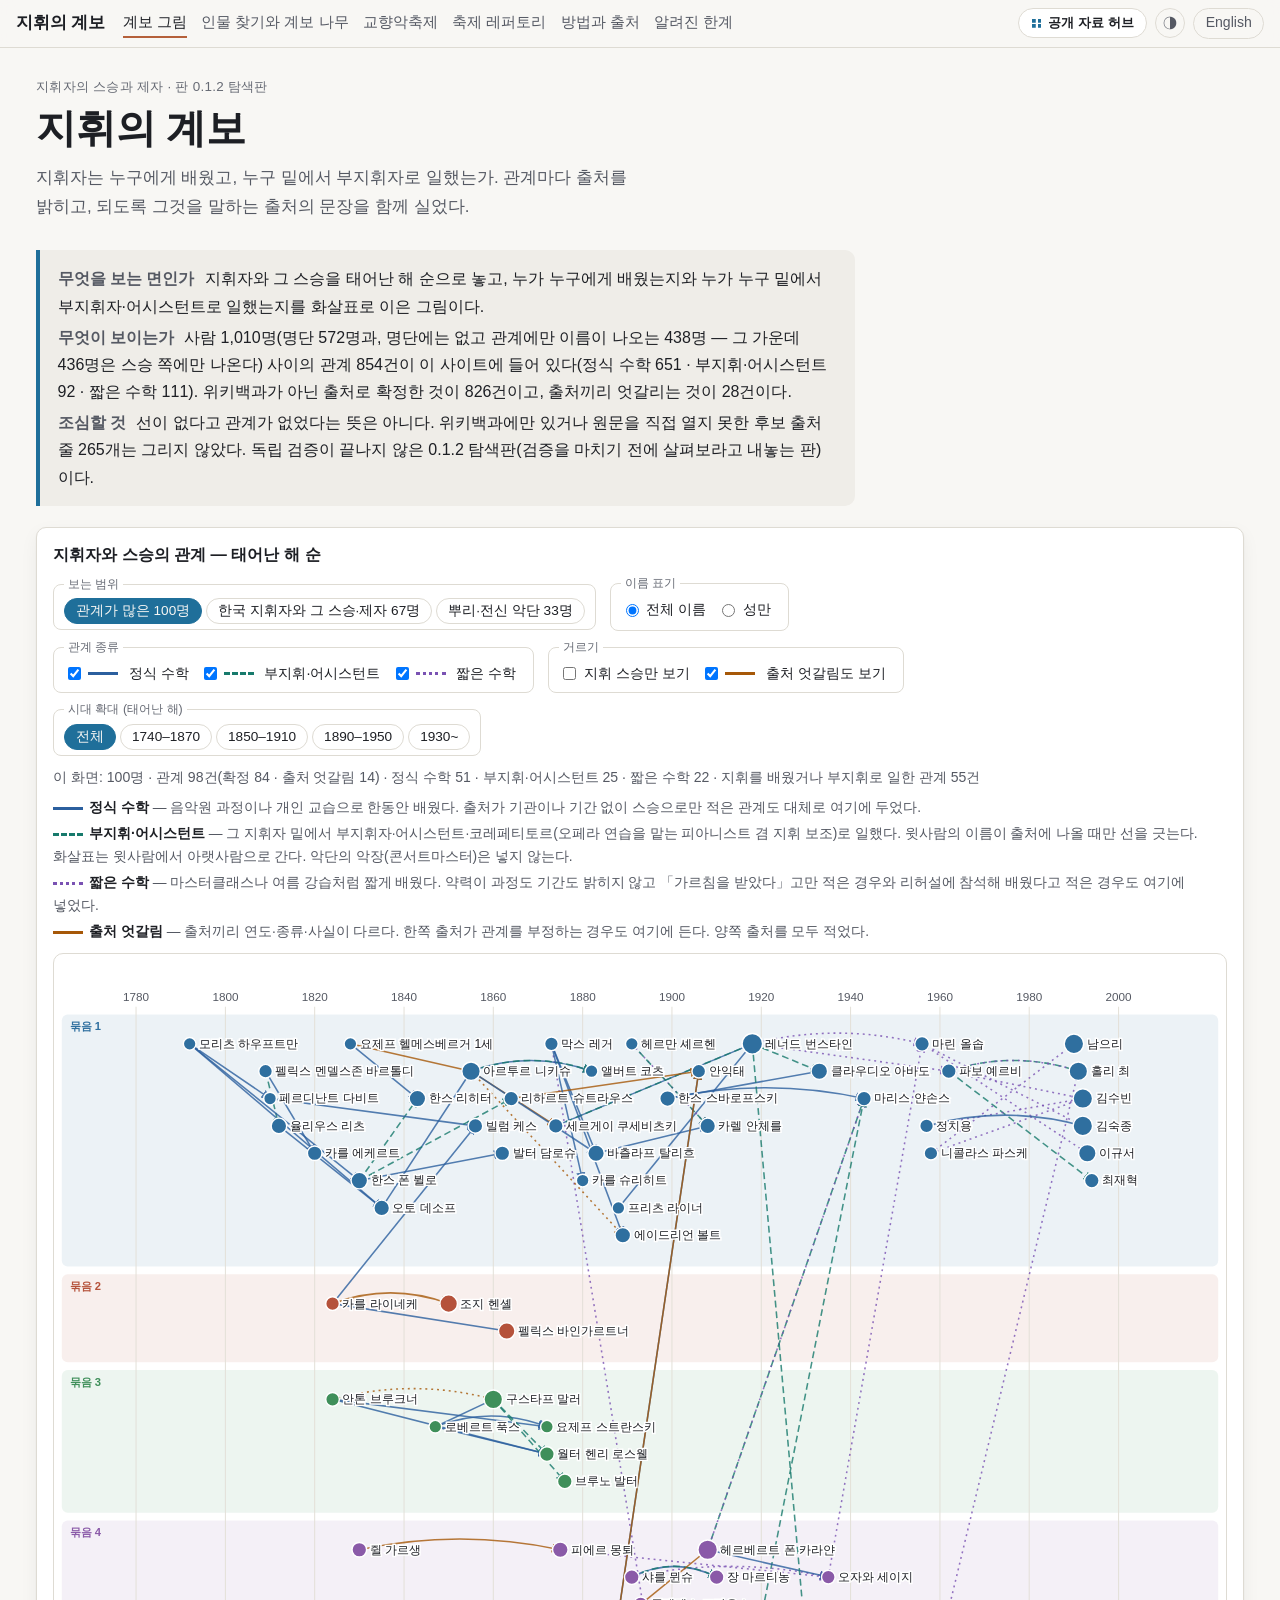
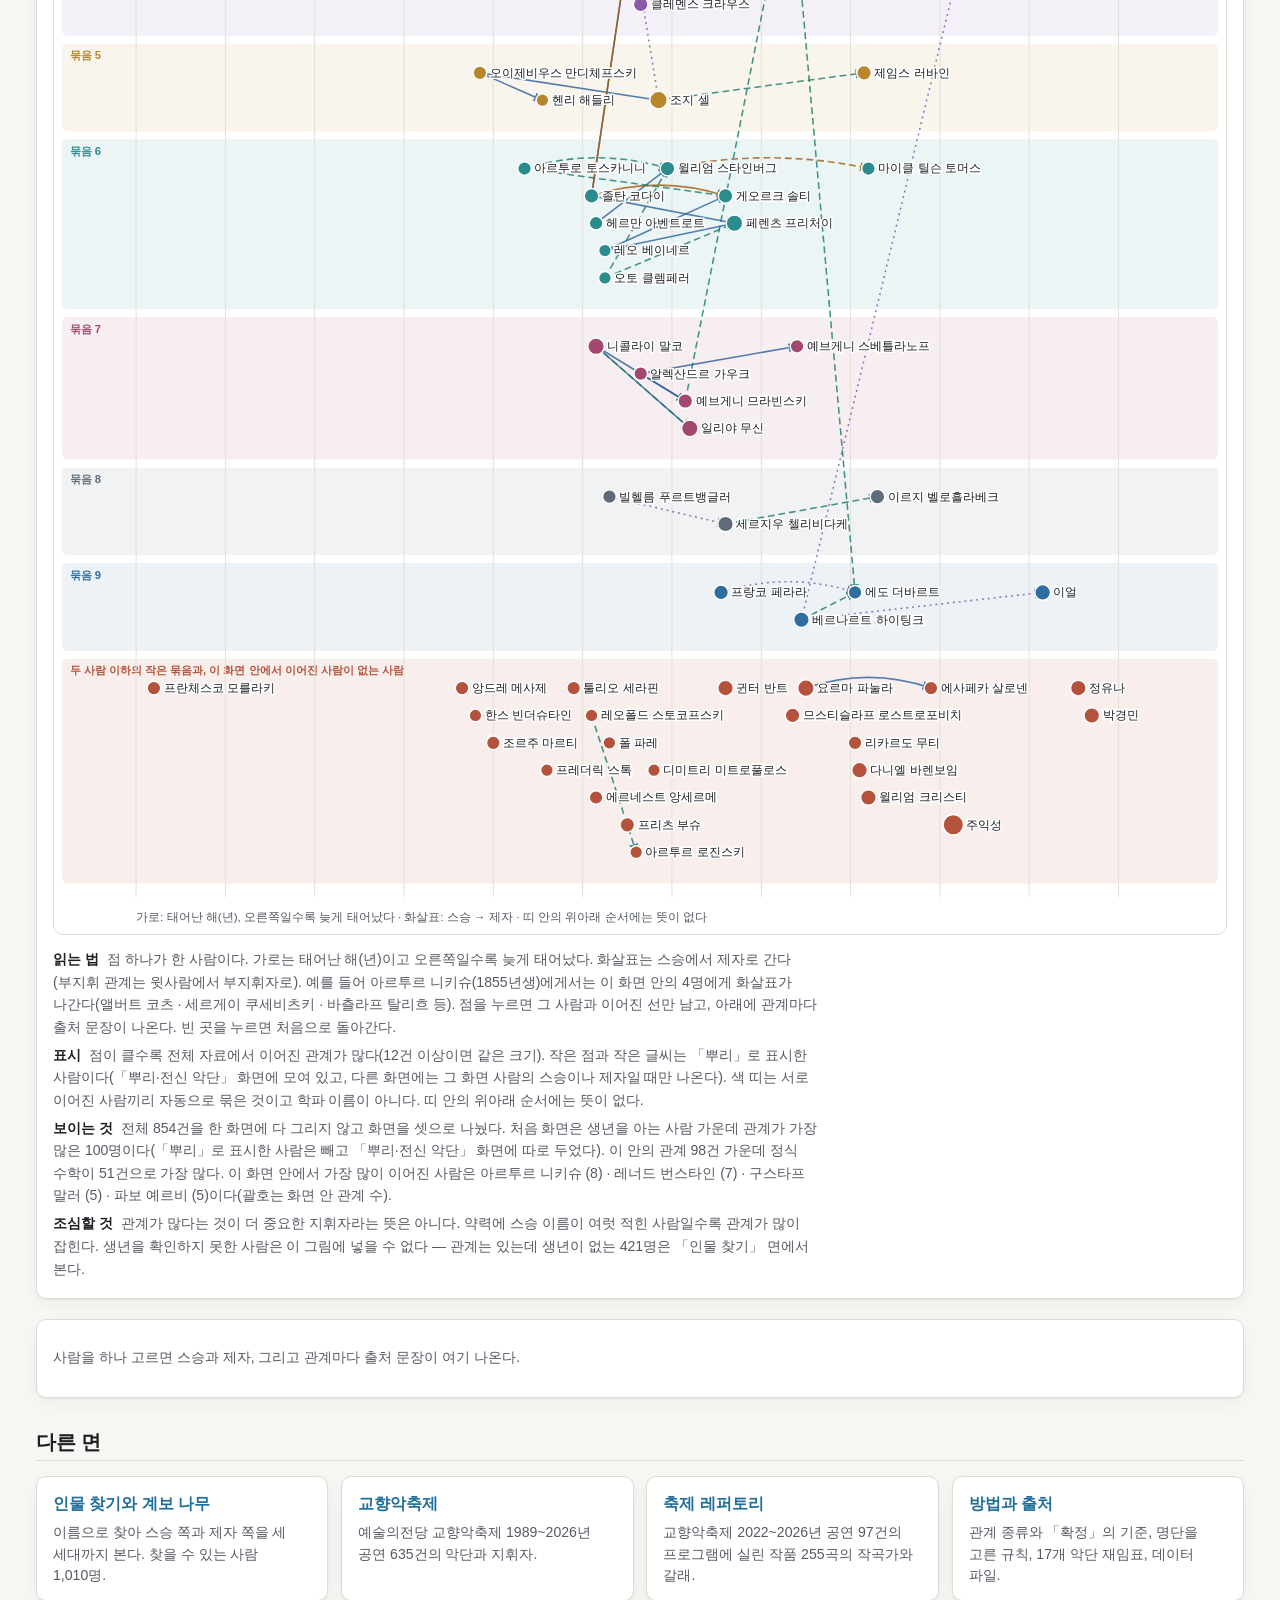
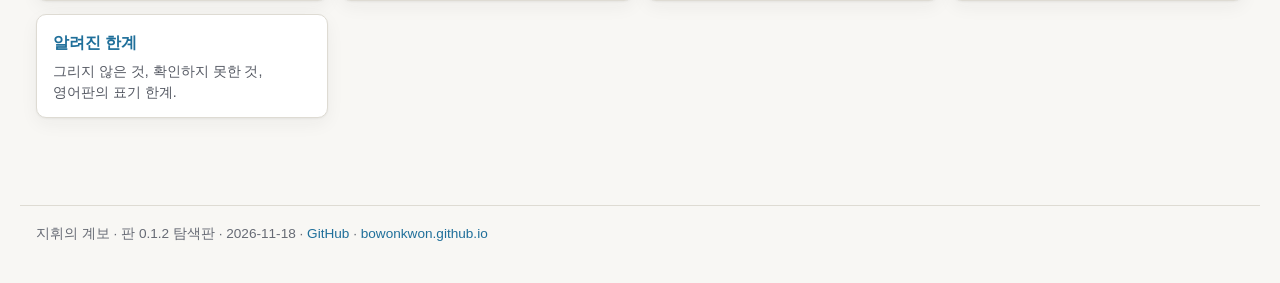
==== commit 6328d61f: "0.1.2: the language switch stays on screen as a small button at the bottom right once the top menu s" ====
--- a/docs/ko/index.html
+++ b/docs/ko/index.html
@@ -7,8 +7,8 @@
 <header><a class="brand" href="index.html">지휘의 계보</a><nav aria-label="면"><a href="index.html" class=on aria-current=page>계보 그림</a><a href="find.html">인물 찾기와 계보 나무</a><a href="festival.html">교향악축제</a><a href="repertoire.html">축제 레퍼토리</a><a href="method.html">방법과 출처</a><a href="limits.html">알려진 한계</a></nav>
 <div class="right"><a class="hub" href="https://bowonkwon.github.io/">공개 자료 허브</a><button id="theme" class="theme" type="button" aria-label="밝게·어둡게">◑</button><a class="lang" href="../en/index.html" lang="en">English</a></div></header>
 <main>
-<div class="hero"><p class="eyebrow">지휘자의 스승과 제자 · 판 0.1.1 탐색판</p><h1>지휘의 계보</h1><p class="lead">지휘자는 누구에게 배웠고, 누구 밑에서 부지휘자로 일했는가. 관계마다 출처를 밝히고, 되도록 그것을 말하는 출처의 문장을 함께 실었다.</p></div>
-<div class="sum" role="note"><p><b>무엇을 보는 면인가</b> 지휘자와 그 스승을 태어난 해 순으로 놓고, 누가 누구에게 배웠는지와 누가 누구 밑에서 부지휘자·어시스턴트로 일했는지를 화살표로 이은 그림이다.</p><p><b>무엇이 보이는가</b> 사람 1,010명(명단 572명과, 명단에는 없고 관계에만 이름이 나오는 438명 — 그 가운데 436명은 스승 쪽에만 나온다) 사이의 관계 854건이 이 사이트에 들어 있다(정식 수학 651 · 부지휘·어시스턴트 92 · 짧은 수학 111). 위키백과가 아닌 출처로 확정한 것이 826건이고, 출처끼리 엇갈리는 것이 28건이다.</p><p><b>조심할 것</b> 선이 없다고 관계가 없었다는 뜻은 아니다. 위키백과에만 있거나 원문을 직접 열지 못한 후보 출처 줄 265개는 그리지 않았다. 독립 검증이 끝나지 않은 0.1.1 탐색판(검증을 마치기 전에 살펴보라고 내놓는 판)이다.</p></div>
+<div class="hero"><p class="eyebrow">지휘자의 스승과 제자 · 판 0.1.2 탐색판</p><h1>지휘의 계보</h1><p class="lead">지휘자는 누구에게 배웠고, 누구 밑에서 부지휘자로 일했는가. 관계마다 출처를 밝히고, 되도록 그것을 말하는 출처의 문장을 함께 실었다.</p></div>
+<div class="sum" role="note"><p><b>무엇을 보는 면인가</b> 지휘자와 그 스승을 태어난 해 순으로 놓고, 누가 누구에게 배웠는지와 누가 누구 밑에서 부지휘자·어시스턴트로 일했는지를 화살표로 이은 그림이다.</p><p><b>무엇이 보이는가</b> 사람 1,010명(명단 572명과, 명단에는 없고 관계에만 이름이 나오는 438명 — 그 가운데 436명은 스승 쪽에만 나온다) 사이의 관계 854건이 이 사이트에 들어 있다(정식 수학 651 · 부지휘·어시스턴트 92 · 짧은 수학 111). 위키백과가 아닌 출처로 확정한 것이 826건이고, 출처끼리 엇갈리는 것이 28건이다.</p><p><b>조심할 것</b> 선이 없다고 관계가 없었다는 뜻은 아니다. 위키백과에만 있거나 원문을 직접 열지 못한 후보 출처 줄 265개는 그리지 않았다. 독립 검증이 끝나지 않은 0.1.2 탐색판(검증을 마치기 전에 살펴보라고 내놓는 판)이다.</p></div>
 <figure id="fig-chart"><h2 class="figtitle" id="lineage-chart">지휘자와 스승의 관계 — 태어난 해 순<a class="hx" href="#lineage-chart" aria-label="‘지휘자와 스승의 관계 — 태어난 해 순’ 절로 바로 가는 링크">#</a></h2>
 <div class="ctl"><fieldset><legend>보는 범위</legend><span id="views" class="seg"><button type="button" data-v="top" aria-pressed="true">관계가 많은 100명</button><button type="button" data-v="kr" aria-pressed="false">한국 지휘자와 그 스승·제자 67명</button><button type="button" data-v="root" aria-pressed="false">뿌리·전신 악단 33명</button></span></fieldset>
 <fieldset><legend>이름 표기</legend><label><input type="radio" name="mode" value="0" checked> 전체 이름</label> <label><input type="radio" name="mode" value="1"> 성만</label></fieldset>
@@ -23,6 +23,6 @@
 <section class="box" id="panel" aria-live="polite"></section>
 <h2 id="more">다른 면<a class="hx" href="#more" aria-label="‘다른 면’ 절로 바로 가는 링크">#</a></h2><div class="cards"><a class="card" href="find.html"><b>인물 찾기와 계보 나무</b><small>이름으로 찾아 스승 쪽과 제자 쪽을 세 세대까지 본다. 찾을 수 있는 사람 1,010명.</small></a><a class="card" href="festival.html"><b>교향악축제</b><small>예술의전당 교향악축제 1989~2026년 공연 635건의 악단과 지휘자.</small></a><a class="card" href="repertoire.html"><b>축제 레퍼토리</b><small>교향악축제 2022~2026년 공연 97건의 프로그램에 실린 작품 255곡의 작곡가와 갈래.</small></a><a class="card" href="method.html"><b>방법과 출처</b><small>관계 종류와 「확정」의 기준, 명단을 고른 규칙, 17개 악단 재임표, 데이터 파일.</small></a><a class="card" href="limits.html"><b>알려진 한계</b><small>그리지 않은 것, 확인하지 못한 것, 영어판의 표기 한계.</small></a></div>
 </main>
-<footer>지휘의 계보 · 판 0.1.1 탐색판 · 2026-11-18 · <a href="https://github.com/BowonKwon/Conductors-Lineage">GitHub</a> · <a href="https://bowonkwon.github.io/">bowonkwon.github.io</a></footer>
-<script src="../assets/data.js"></script><script>window.CL_T={"chart_aria": "지휘자와 스승 {n}명의 관계, 태어난 해 순", "lane": "묶음 {n}", "lane_loose": "두 사람 이하의 작은 묶음과, 이 화면 안에서 이어진 사람이 없는 사람", "axis": "가로: 태어난 해(년), 오른쪽일수록 늦게 태어났다 · 화살표: 스승 → 제자 · 띠 안의 위아래 순서에는 뜻이 없다", "type": {"T": "정식 수학", "A": "부지휘·어시스턴트", "M": "짧은 수학"}, "conflict": "출처 엇갈림", "candidate": "후보", "denies": "이 출처는 관계를 부정한다", "ctx": "(문맥에서 읽음)", "subject": "과목", "year_unverified": "(연도는 원문에서 확인하지 못함)", "paraphrase": "요지:", "source_link": "원문", "mark": {"root": "뿌리 — 지휘가 독립된 직업이 되기 전의 초기 악장·작곡가", "root_kr": "뿌리 — 작곡가·연주가이면서 지휘를 겸한 한국 초기 세대", "root_dresden": "뿌리 — 드레스덴 궁정 악단을 1733년 이전에 이끈 사람(악장 등)", "predecessor_leningrad": "전신 악단 — 레닌그라드 필하모니의 전신(1882~1920년 궁정 관현악단·국립 교향악단)을 이끌었다", "festival_only": "교향악축제 출연 기록으로 넣은 지휘자", "abroad_kr": "국내 악단 수장 경력이 없는 한국계 외국 국적 지휘자."}, "abroad_basis": "넣은 근거: {b}", "outside": "명단 밖 — 명단에는 없고 관계에만 이름이 나온다(대부분 스승 쪽). 생몰년과 이 사람의 스승은 따로 조사하지 않았다.", "tenure_h": "17개 악단 수장 재임", "career": "경력 메모", "career_ko": "경력 메모", "rr_title": "", "ko_tentative": "한글 표기는 외래어 표기법을 적용한 시안이다.", "teachers_h": "스승·윗사람", "pupils_h": "제자·부지휘로 둔 사람", "no_teacher": "그려진 관계가 아직 없다.", "no_pupil": "그려진 관계가 아직 없다.", "wikidata": "위키데이터", "to_tree": "이 사람의 계보 나무 보기", "tree_h": "계보 나무 — {name}", "tree_h0": "계보 나무", "tree_none": "이 사람과 그려진 관계로 이어진 사람이 아직 없다(거르기를 켰다면 꺼 본다).", "tree_empty": "위 찾기 칸에 이름을 넣거나 예에서 고르면 그 사람의 스승 쪽과 제자 쪽이 세 세대까지 그려진다.", "tree_note": "왼쪽이 스승 쪽, 오른쪽이 제자 쪽이다(세 세대까지). 점선 테두리는 명단 밖 사람이다.", "tree_note_m": "위가 스승 쪽, 아래가 제자 쪽이다. 왼쪽 띠 색은 범례의 관계 종류다. 작은 글씨는 태어난 해와 그 사람이 이어진 상대다. 이름을 누르면 그 사람으로 옮겨 간다.", "gen_up": "{n}대 위 스승", "gen_dn": "{n}대 아래 제자", "gen_me": "고른 사람", "panel_empty": "사람을 하나 고르면 스승과 제자, 그리고 관계마다 출처 문장이 여기 나온다.", "find_href": "find.html"};</script><script src="../assets/app.js"></script><script>(function(){var d=document,r=d.documentElement,h=d.querySelector("header"),SF=1024,m=SF&&window.matchMedia?matchMedia("(min-width:"+SF+"px)"):null;r.classList.add("navjs");function gap(){var on=h&&m&&m.matches&&window.CSS&&CSS.supports&&CSS.supports("overflow-x","clip");r.style.setProperty("--hh",on?(h.offsetHeight+12)+"px":".9rem")}gap();addEventListener("resize",gap);addEventListener("load",gap);var c=d.querySelector("nav.toc"),p=d.querySelector(".totoc");function pill(){p.classList.toggle("show",c.getBoundingClientRect().bottom<0)}if(c&&p){addEventListener("scroll",pill,{passive:true});addEventListener("resize",pill);pill()}var ls=d.querySelectorAll("header a.lang,header .lang a");for(var i=0;i<ls.length;i++)(function(l){l.addEventListener("click",function(){if(location.hash&&(l.getAttribute("href")||"").indexOf("http")!==0)l.href=l.href.split("#")[0]+location.hash})})(ls[i])})();</script>
+<footer>지휘의 계보 · 판 0.1.2 탐색판 · 2026-11-18 · <a href="https://github.com/BowonKwon/Conductors-Lineage">GitHub</a> · <a href="https://bowonkwon.github.io/">bowonkwon.github.io</a></footer>
+<script src="../assets/data.js"></script><script>window.CL_T={"chart_aria": "지휘자와 스승 {n}명의 관계, 태어난 해 순", "lane": "묶음 {n}", "lane_loose": "두 사람 이하의 작은 묶음과, 이 화면 안에서 이어진 사람이 없는 사람", "axis": "가로: 태어난 해(년), 오른쪽일수록 늦게 태어났다 · 화살표: 스승 → 제자 · 띠 안의 위아래 순서에는 뜻이 없다", "type": {"T": "정식 수학", "A": "부지휘·어시스턴트", "M": "짧은 수학"}, "conflict": "출처 엇갈림", "candidate": "후보", "denies": "이 출처는 관계를 부정한다", "ctx": "(문맥에서 읽음)", "subject": "과목", "year_unverified": "(연도는 원문에서 확인하지 못함)", "paraphrase": "요지:", "source_link": "원문", "mark": {"root": "뿌리 — 지휘가 독립된 직업이 되기 전의 초기 악장·작곡가", "root_kr": "뿌리 — 작곡가·연주가이면서 지휘를 겸한 한국 초기 세대", "root_dresden": "뿌리 — 드레스덴 궁정 악단을 1733년 이전에 이끈 사람(악장 등)", "predecessor_leningrad": "전신 악단 — 레닌그라드 필하모니의 전신(1882~1920년 궁정 관현악단·국립 교향악단)을 이끌었다", "festival_only": "교향악축제 출연 기록으로 넣은 지휘자", "abroad_kr": "국내 악단 수장 경력이 없는 한국계 외국 국적 지휘자."}, "abroad_basis": "넣은 근거: {b}", "outside": "명단 밖 — 명단에는 없고 관계에만 이름이 나온다(대부분 스승 쪽). 생몰년과 이 사람의 스승은 따로 조사하지 않았다.", "tenure_h": "17개 악단 수장 재임", "career": "경력 메모", "career_ko": "경력 메모", "rr_title": "", "ko_tentative": "한글 표기는 외래어 표기법을 적용한 시안이다.", "teachers_h": "스승·윗사람", "pupils_h": "제자·부지휘로 둔 사람", "no_teacher": "그려진 관계가 아직 없다.", "no_pupil": "그려진 관계가 아직 없다.", "wikidata": "위키데이터", "to_tree": "이 사람의 계보 나무 보기", "tree_h": "계보 나무 — {name}", "tree_h0": "계보 나무", "tree_none": "이 사람과 그려진 관계로 이어진 사람이 아직 없다(거르기를 켰다면 꺼 본다).", "tree_empty": "위 찾기 칸에 이름을 넣거나 예에서 고르면 그 사람의 스승 쪽과 제자 쪽이 세 세대까지 그려진다.", "tree_note": "왼쪽이 스승 쪽, 오른쪽이 제자 쪽이다(세 세대까지). 점선 테두리는 명단 밖 사람이다.", "tree_note_m": "위가 스승 쪽, 아래가 제자 쪽이다. 왼쪽 띠 색은 범례의 관계 종류다. 작은 글씨는 태어난 해와 그 사람이 이어진 상대다. 이름을 누르면 그 사람으로 옮겨 간다.", "gen_up": "{n}대 위 스승", "gen_dn": "{n}대 아래 제자", "gen_me": "고른 사람", "panel_empty": "사람을 하나 고르면 스승과 제자, 그리고 관계마다 출처 문장이 여기 나온다.", "find_href": "find.html"};</script><script src="../assets/app.js"></script><script>(function(){var d=document,r=d.documentElement,h=d.querySelector("header"),SF=1024,m=SF&&window.matchMedia?matchMedia("(min-width:"+SF+"px)"):null;r.classList.add("navjs");function gap(){var on=h&&m&&m.matches&&window.CSS&&CSS.supports&&CSS.supports("overflow-x","clip");r.style.setProperty("--hh",on?(h.offsetHeight+12)+"px":".9rem")}gap();addEventListener("resize",gap);addEventListener("load",gap);var c=d.querySelector("nav.toc"),p=d.querySelector(".totoc");function pill(){p.classList.toggle("show",c.getBoundingClientRect().bottom<0)}if(c&&p){addEventListener("scroll",pill,{passive:true});addEventListener("resize",pill);pill()}var hl=d.querySelector("header a.lang,header .lang a");if(h&&hl){var fl=d.createElement("a");fl.className="tolang";fl.href=hl.getAttribute("href");fl.textContent=hl.textContent;d.body.appendChild(fl);function lp(){var off=h.getBoundingClientRect().bottom<0;fl.classList.toggle("show",off);r.style.setProperty("--tocw",p&&p.classList.contains("show")?(p.offsetWidth+8)+"px":"0px")}addEventListener("scroll",lp,{passive:true});addEventListener("resize",lp);lp()}var ls=d.querySelectorAll("header a.lang,header .lang a,a.tolang");for(var i=0;i<ls.length;i++)(function(l){l.addEventListener("click",function(){if(location.hash&&(l.getAttribute("href")||"").indexOf("http")!==0)l.href=l.href.split("#")[0]+location.hash})})(ls[i])})();</script>
 </body></html>
--- a/docs/assets/style.css
+++ b/docs/assets/style.css
@@ -94,6 +94,7 @@
 .chlist .tree,.chlist .tree ul{list-style:none;margin:0;padding:0}.chlist .tree>li{padding:.3rem 0}.chlist .tree>li>a{font-weight:600}
 .chlist .tree ul{padding-left:1rem;font-size:.95em}.chlist .box b{display:block;margin:.7rem 0 .1rem;font-size:.84rem;font-weight:600;color:var(--fg2);border-top:1px solid var(--line2);padding-top:.6rem}
 .totoc{position:fixed;right:.9rem;bottom:.9rem;z-index:6;font-size:.84rem;font-weight:600;line-height:1;color:var(--fg);background:var(--card);border:1px solid var(--line);border-radius:999px;padding:.55rem .85rem;box-shadow:var(--shadow)}
+.tolang{position:fixed;bottom:.9rem;right:calc(.9rem + var(--tocw,0px));z-index:6;font-size:.84rem;font-weight:600;line-height:1;color:var(--fg);background:var(--card);border:1px solid var(--line);border-radius:999px;padding:.55rem .85rem;box-shadow:var(--shadow);opacity:0;visibility:hidden;transition:opacity .15s,visibility .15s}.tolang.show{opacity:1;visibility:visible}.tolang:hover{text-decoration:none;border-color:var(--accent);color:var(--accent)}
 .totoc:hover{text-decoration:none;border-color:var(--accent);color:var(--accent)}
 .navjs .totoc{opacity:0;visibility:hidden;transition:opacity .15s,visibility .15s}.navjs .totoc.show{opacity:1;visibility:visible}
-@media print{.totoc,.hx{display:none}}
+@media print{.totoc,.tolang,.hx{display:none}}
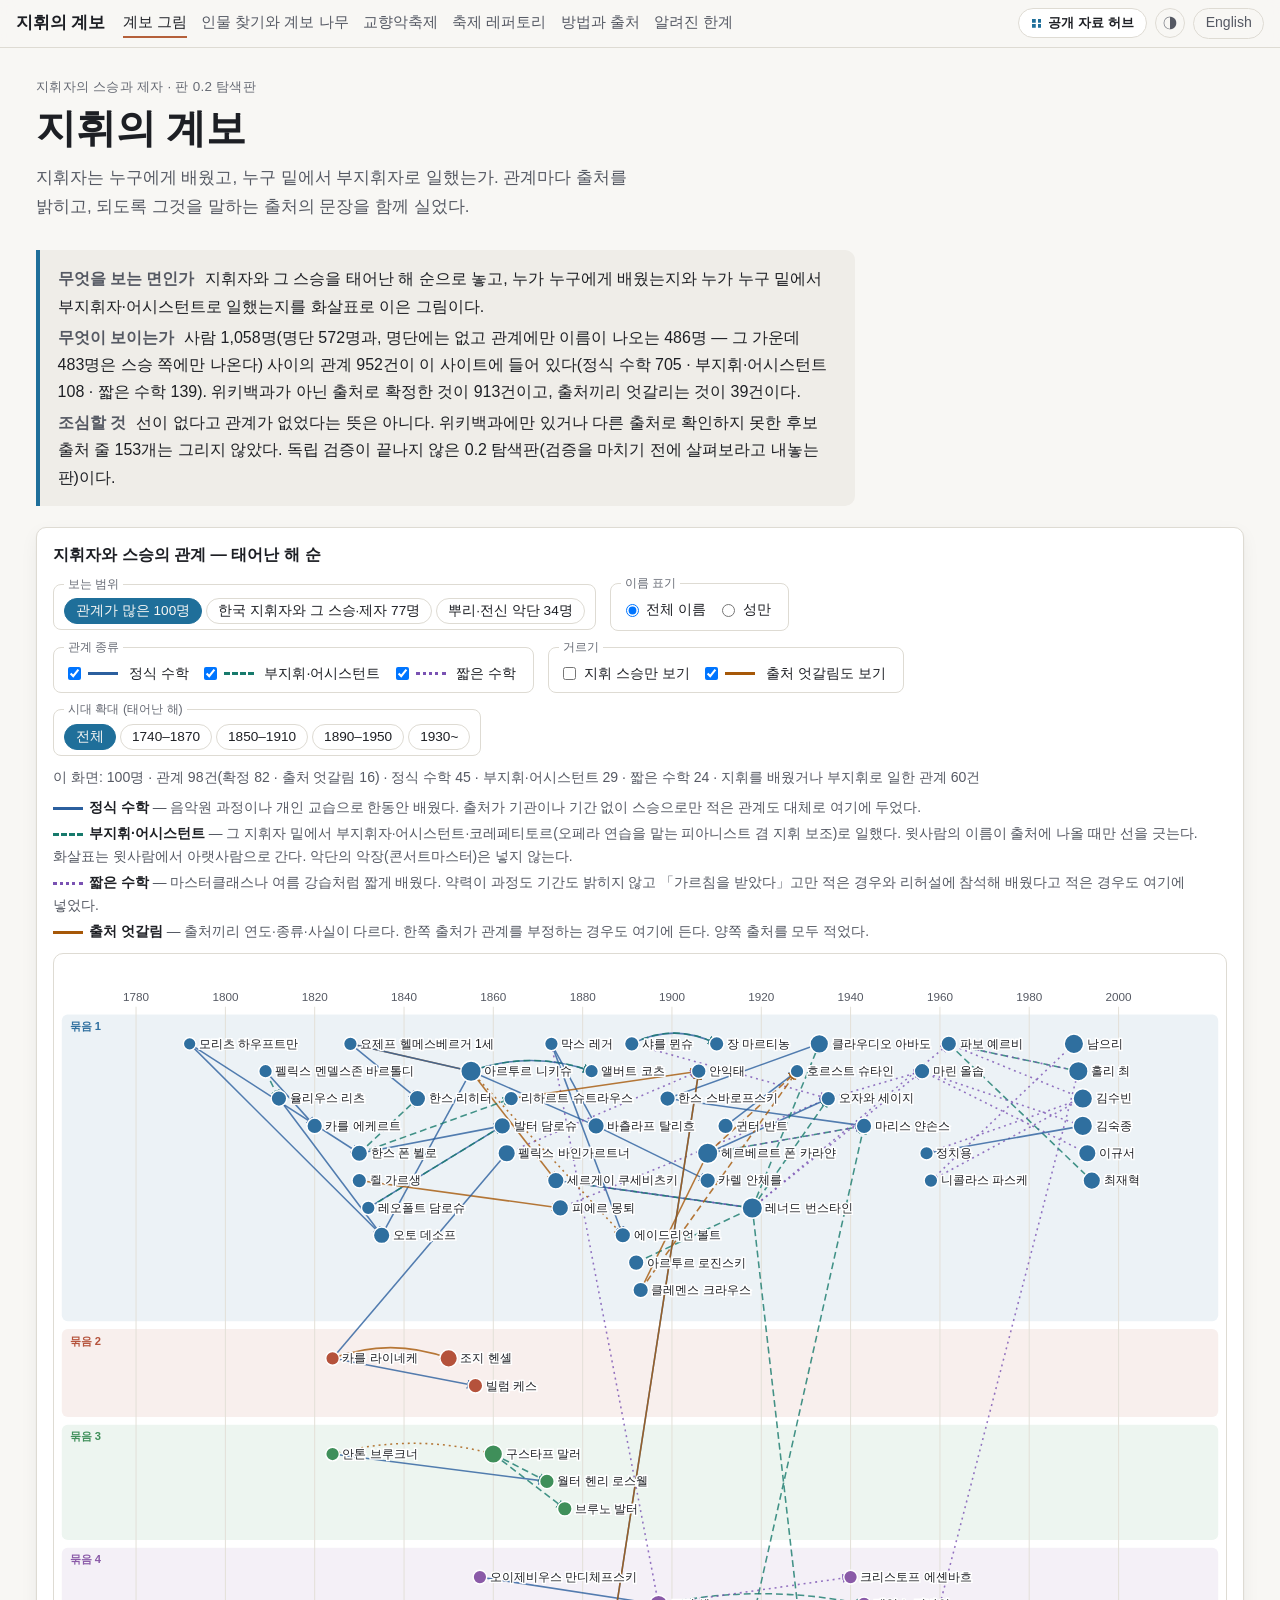
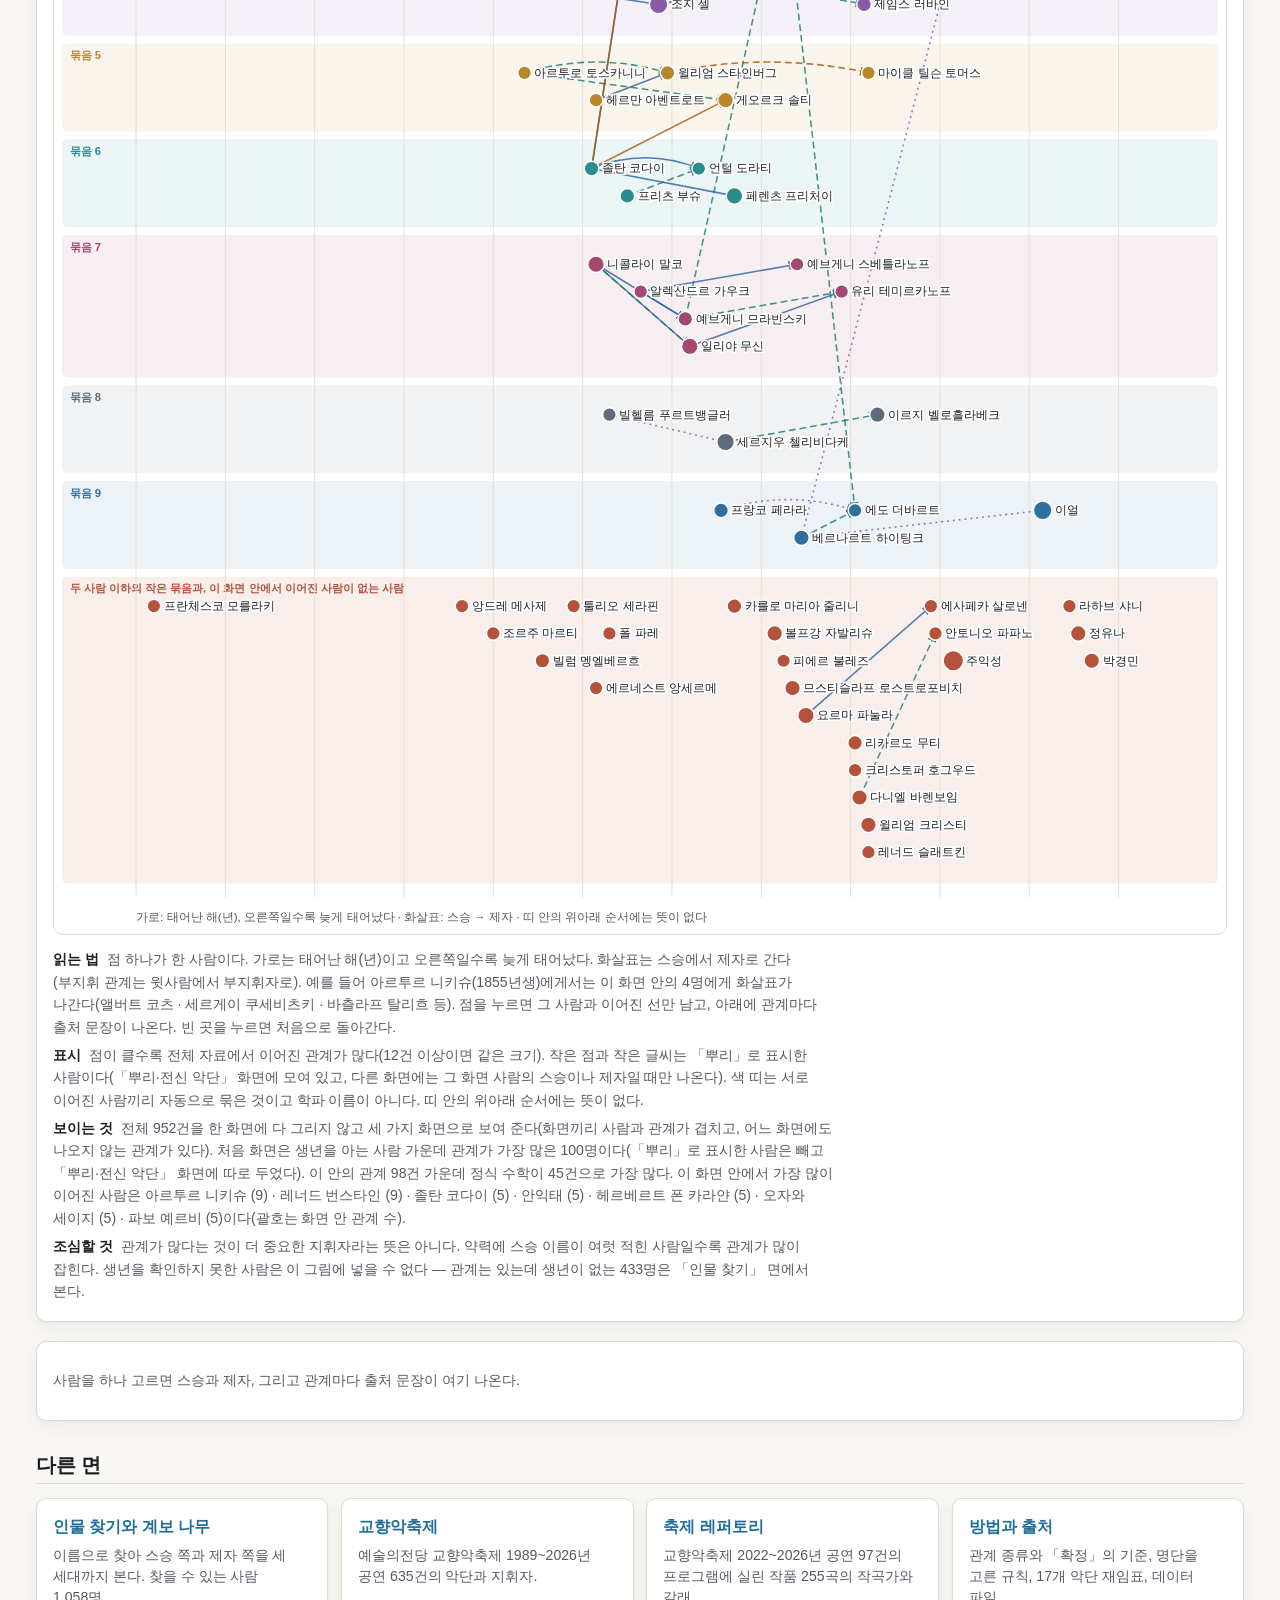
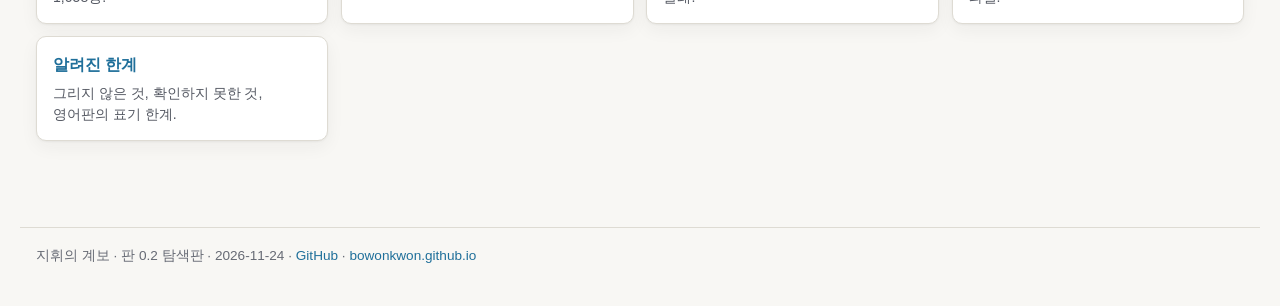
==== commit 7c5d4f0a: "0.2 (exploratory edition): candidate rows that rested on Wikipedia alone were checked again against " ====
--- a/docs/ko/index.html
+++ b/docs/ko/index.html
@@ -1,16 +1,16 @@
 <!DOCTYPE html>
 <html lang="ko"><head><meta charset="utf-8"><meta name="viewport" content="width=device-width,initial-scale=1">
-<title>지휘의 계보</title><meta name="description" content="지휘자가 누구에게 배웠고 누구 밑에서 부지휘자로 일했는지를 관계마다 출처와 함께 그린 탐색판. 사람 1,010명, 관계 854건.">
+<title>지휘의 계보</title><meta name="description" content="지휘자가 누구에게 배웠고 누구 밑에서 부지휘자로 일했는지를 관계마다 출처와 함께 그린 탐색판. 사람 1,058명, 관계 952건.">
 <script>(function(){var q=new URLSearchParams(location.search).get("theme");try{if(q==="light"||q==="dark"){localStorage.setItem("cl-theme",q)}else if(q==="auto"){localStorage.removeItem("cl-theme")}var v=localStorage.getItem("cl-theme");if(v)document.documentElement.setAttribute("data-theme",v)}catch(e){}})();</script>
 <link rel="stylesheet" href="../assets/style.css">
 </head><body>
 <header><a class="brand" href="index.html">지휘의 계보</a><nav aria-label="면"><a href="index.html" class=on aria-current=page>계보 그림</a><a href="find.html">인물 찾기와 계보 나무</a><a href="festival.html">교향악축제</a><a href="repertoire.html">축제 레퍼토리</a><a href="method.html">방법과 출처</a><a href="limits.html">알려진 한계</a></nav>
 <div class="right"><a class="hub" href="https://bowonkwon.github.io/">공개 자료 허브</a><button id="theme" class="theme" type="button" aria-label="밝게·어둡게">◑</button><a class="lang" href="../en/index.html" lang="en">English</a></div></header>
 <main>
-<div class="hero"><p class="eyebrow">지휘자의 스승과 제자 · 판 0.1.2 탐색판</p><h1>지휘의 계보</h1><p class="lead">지휘자는 누구에게 배웠고, 누구 밑에서 부지휘자로 일했는가. 관계마다 출처를 밝히고, 되도록 그것을 말하는 출처의 문장을 함께 실었다.</p></div>
-<div class="sum" role="note"><p><b>무엇을 보는 면인가</b> 지휘자와 그 스승을 태어난 해 순으로 놓고, 누가 누구에게 배웠는지와 누가 누구 밑에서 부지휘자·어시스턴트로 일했는지를 화살표로 이은 그림이다.</p><p><b>무엇이 보이는가</b> 사람 1,010명(명단 572명과, 명단에는 없고 관계에만 이름이 나오는 438명 — 그 가운데 436명은 스승 쪽에만 나온다) 사이의 관계 854건이 이 사이트에 들어 있다(정식 수학 651 · 부지휘·어시스턴트 92 · 짧은 수학 111). 위키백과가 아닌 출처로 확정한 것이 826건이고, 출처끼리 엇갈리는 것이 28건이다.</p><p><b>조심할 것</b> 선이 없다고 관계가 없었다는 뜻은 아니다. 위키백과에만 있거나 원문을 직접 열지 못한 후보 출처 줄 265개는 그리지 않았다. 독립 검증이 끝나지 않은 0.1.2 탐색판(검증을 마치기 전에 살펴보라고 내놓는 판)이다.</p></div>
+<div class="hero"><p class="eyebrow">지휘자의 스승과 제자 · 판 0.2 탐색판</p><h1>지휘의 계보</h1><p class="lead">지휘자는 누구에게 배웠고, 누구 밑에서 부지휘자로 일했는가. 관계마다 출처를 밝히고, 되도록 그것을 말하는 출처의 문장을 함께 실었다.</p></div>
+<div class="sum" role="note"><p><b>무엇을 보는 면인가</b> 지휘자와 그 스승을 태어난 해 순으로 놓고, 누가 누구에게 배웠는지와 누가 누구 밑에서 부지휘자·어시스턴트로 일했는지를 화살표로 이은 그림이다.</p><p><b>무엇이 보이는가</b> 사람 1,058명(명단 572명과, 명단에는 없고 관계에만 이름이 나오는 486명 — 그 가운데 483명은 스승 쪽에만 나온다) 사이의 관계 952건이 이 사이트에 들어 있다(정식 수학 705 · 부지휘·어시스턴트 108 · 짧은 수학 139). 위키백과가 아닌 출처로 확정한 것이 913건이고, 출처끼리 엇갈리는 것이 39건이다.</p><p><b>조심할 것</b> 선이 없다고 관계가 없었다는 뜻은 아니다. 위키백과에만 있거나 다른 출처로 확인하지 못한 후보 출처 줄 153개는 그리지 않았다. 독립 검증이 끝나지 않은 0.2 탐색판(검증을 마치기 전에 살펴보라고 내놓는 판)이다.</p></div>
 <figure id="fig-chart"><h2 class="figtitle" id="lineage-chart">지휘자와 스승의 관계 — 태어난 해 순<a class="hx" href="#lineage-chart" aria-label="‘지휘자와 스승의 관계 — 태어난 해 순’ 절로 바로 가는 링크">#</a></h2>
-<div class="ctl"><fieldset><legend>보는 범위</legend><span id="views" class="seg"><button type="button" data-v="top" aria-pressed="true">관계가 많은 100명</button><button type="button" data-v="kr" aria-pressed="false">한국 지휘자와 그 스승·제자 67명</button><button type="button" data-v="root" aria-pressed="false">뿌리·전신 악단 33명</button></span></fieldset>
+<div class="ctl"><fieldset><legend>보는 범위</legend><span id="views" class="seg"><button type="button" data-v="top" aria-pressed="true">관계가 많은 100명</button><button type="button" data-v="kr" aria-pressed="false">한국 지휘자와 그 스승·제자 77명</button><button type="button" data-v="root" aria-pressed="false">뿌리·전신 악단 34명</button></span></fieldset>
 <fieldset><legend>이름 표기</legend><label><input type="radio" name="mode" value="0" checked> 전체 이름</label> <label><input type="radio" name="mode" value="1"> 성만</label></fieldset>
 <fieldset><legend>관계 종류</legend><label><input type="checkbox" id="fT" checked><span class="sw T"></span>정식 수학</label> <label><input type="checkbox" id="fA" checked><span class="sw A"></span>부지휘·어시스턴트</label> <label><input type="checkbox" id="fM" checked><span class="sw M"></span>짧은 수학</label></fieldset><fieldset><legend>거르기</legend><label><input type="checkbox" id="fCond"> 지휘 스승만 보기</label> <label><input type="checkbox" id="fC" checked><span class="sw C"></span>출처 엇갈림도 보기</label></fieldset>
 <fieldset><legend>시대 확대 (태어난 해)</legend><span id="era" class="seg"><button type="button" data-a="0" data-b="9999" aria-pressed="true">전체</button><button type="button" data-a="1480" data-b="1760" aria-pressed="false">~1760</button><button type="button" data-a="1740" data-b="1870" aria-pressed="false">1740–1870</button><button type="button" data-a="1850" data-b="1910" aria-pressed="false">1850–1910</button><button type="button" data-a="1890" data-b="1950" aria-pressed="false">1890–1950</button><button type="button" data-a="1930" data-b="2010" aria-pressed="false">1930~</button></span></fieldset></div>
@@ -19,10 +19,10 @@
 <p class="hint">화면이 좁으면 그림을 옆으로 밀어서 본다.</p>
 <div class="wrap" id="chart" tabindex="0" aria-label="지휘자와 스승의 관계 — 태어난 해 순"></div>
 <figcaption><span class="read"><b>읽는 법</b> 점 하나가 한 사람이다. 가로는 태어난 해(년)이고 오른쪽일수록 늦게 태어났다. 화살표는 스승에서 제자로 간다(부지휘 관계는 윗사람에서 부지휘자로). 예를 들어 아르투르 니키슈(1855년생)에게서는 이 화면 안의 4명에게 화살표가 나간다(앨버트 코츠 · 세르게이 쿠세비츠키 · 바츨라프 탈리흐 등). 점을 누르면 그 사람과 이어진 선만 남고, 아래에 관계마다 출처 문장이 나온다. 빈 곳을 누르면 처음으로 돌아간다.</span><span class="read"><b>표시</b> 점이 클수록 전체 자료에서 이어진 관계가 많다(12건 이상이면 같은 크기). 작은 점과 작은 글씨는 「뿌리」로 표시한 사람이다(「뿌리·전신 악단」 화면에 모여 있고, 다른 화면에는 그 화면 사람의 스승이나 제자일 때만 나온다). 색 띠는 서로 이어진 사람끼리 자동으로 묶은 것이고 학파 이름이 아니다. 띠 안의 위아래 순서에는 뜻이 없다.</span>
-<span class="read"><b>보이는 것</b> 전체 854건을 한 화면에 다 그리지 않고 화면을 셋으로 나눴다. 처음 화면은 생년을 아는 사람 가운데 관계가 가장 많은 100명이다(「뿌리」로 표시한 사람은 빼고 「뿌리·전신 악단」 화면에 따로 두었다). 이 안의 관계 98건 가운데 정식 수학이 51건으로 가장 많다. 이 화면 안에서 가장 많이 이어진 사람은 아르투르 니키슈 (8) · 레너드 번스타인 (7) · 구스타프 말러 (5) · 파보 예르비 (5)이다(괄호는 화면 안 관계 수).</span><span class="care"><b>조심할 것</b> 관계가 많다는 것이 더 중요한 지휘자라는 뜻은 아니다. 약력에 스승 이름이 여럿 적힌 사람일수록 관계가 많이 잡힌다. 생년을 확인하지 못한 사람은 이 그림에 넣을 수 없다 — 관계는 있는데 생년이 없는 421명은 「인물 찾기」 면에서 본다.</span></figcaption></figure>
+<span class="read"><b>보이는 것</b> 전체 952건을 한 화면에 다 그리지 않고 세 가지 화면으로 보여 준다(화면끼리 사람과 관계가 겹치고, 어느 화면에도 나오지 않는 관계가 있다). 처음 화면은 생년을 아는 사람 가운데 관계가 가장 많은 100명이다(「뿌리」로 표시한 사람은 빼고 「뿌리·전신 악단」 화면에 따로 두었다). 이 안의 관계 98건 가운데 정식 수학이 45건으로 가장 많다. 이 화면 안에서 가장 많이 이어진 사람은 아르투르 니키슈 (9) · 레너드 번스타인 (9) · 졸탄 코다이 (5) · 안익태 (5) · 헤르베르트 폰 카라얀 (5) · 오자와 세이지 (5) · 파보 예르비 (5)이다(괄호는 화면 안 관계 수).</span><span class="care"><b>조심할 것</b> 관계가 많다는 것이 더 중요한 지휘자라는 뜻은 아니다. 약력에 스승 이름이 여럿 적힌 사람일수록 관계가 많이 잡힌다. 생년을 확인하지 못한 사람은 이 그림에 넣을 수 없다 — 관계는 있는데 생년이 없는 433명은 「인물 찾기」 면에서 본다.</span></figcaption></figure>
 <section class="box" id="panel" aria-live="polite"></section>
-<h2 id="more">다른 면<a class="hx" href="#more" aria-label="‘다른 면’ 절로 바로 가는 링크">#</a></h2><div class="cards"><a class="card" href="find.html"><b>인물 찾기와 계보 나무</b><small>이름으로 찾아 스승 쪽과 제자 쪽을 세 세대까지 본다. 찾을 수 있는 사람 1,010명.</small></a><a class="card" href="festival.html"><b>교향악축제</b><small>예술의전당 교향악축제 1989~2026년 공연 635건의 악단과 지휘자.</small></a><a class="card" href="repertoire.html"><b>축제 레퍼토리</b><small>교향악축제 2022~2026년 공연 97건의 프로그램에 실린 작품 255곡의 작곡가와 갈래.</small></a><a class="card" href="method.html"><b>방법과 출처</b><small>관계 종류와 「확정」의 기준, 명단을 고른 규칙, 17개 악단 재임표, 데이터 파일.</small></a><a class="card" href="limits.html"><b>알려진 한계</b><small>그리지 않은 것, 확인하지 못한 것, 영어판의 표기 한계.</small></a></div>
+<h2 id="more">다른 면<a class="hx" href="#more" aria-label="‘다른 면’ 절로 바로 가는 링크">#</a></h2><div class="cards"><a class="card" href="find.html"><b>인물 찾기와 계보 나무</b><small>이름으로 찾아 스승 쪽과 제자 쪽을 세 세대까지 본다. 찾을 수 있는 사람 1,058명.</small></a><a class="card" href="festival.html"><b>교향악축제</b><small>예술의전당 교향악축제 1989~2026년 공연 635건의 악단과 지휘자.</small></a><a class="card" href="repertoire.html"><b>축제 레퍼토리</b><small>교향악축제 2022~2026년 공연 97건의 프로그램에 실린 작품 255곡의 작곡가와 갈래.</small></a><a class="card" href="method.html"><b>방법과 출처</b><small>관계 종류와 「확정」의 기준, 명단을 고른 규칙, 17개 악단 재임표, 데이터 파일.</small></a><a class="card" href="limits.html"><b>알려진 한계</b><small>그리지 않은 것, 확인하지 못한 것, 영어판의 표기 한계.</small></a></div>
 </main>
-<footer>지휘의 계보 · 판 0.1.2 탐색판 · 2026-11-18 · <a href="https://github.com/BowonKwon/Conductors-Lineage">GitHub</a> · <a href="https://bowonkwon.github.io/">bowonkwon.github.io</a></footer>
+<footer>지휘의 계보 · 판 0.2 탐색판 · 2026-11-24 · <a href="https://github.com/BowonKwon/Conductors-Lineage">GitHub</a> · <a href="https://bowonkwon.github.io/">bowonkwon.github.io</a></footer>
 <script src="../assets/data.js"></script><script>window.CL_T={"chart_aria": "지휘자와 스승 {n}명의 관계, 태어난 해 순", "lane": "묶음 {n}", "lane_loose": "두 사람 이하의 작은 묶음과, 이 화면 안에서 이어진 사람이 없는 사람", "axis": "가로: 태어난 해(년), 오른쪽일수록 늦게 태어났다 · 화살표: 스승 → 제자 · 띠 안의 위아래 순서에는 뜻이 없다", "type": {"T": "정식 수학", "A": "부지휘·어시스턴트", "M": "짧은 수학"}, "conflict": "출처 엇갈림", "candidate": "후보", "denies": "이 출처는 관계를 부정한다", "ctx": "(문맥에서 읽음)", "subject": "과목", "year_unverified": "(연도는 원문에서 확인하지 못함)", "paraphrase": "요지:", "source_link": "원문", "mark": {"root": "뿌리 — 지휘가 독립된 직업이 되기 전의 초기 악장·작곡가", "root_kr": "뿌리 — 작곡가·연주가이면서 지휘를 겸한 한국 초기 세대", "root_dresden": "뿌리 — 드레스덴 궁정 악단을 1733년 이전에 이끈 사람(악장 등)", "predecessor_leningrad": "전신 악단 — 레닌그라드 필하모니의 전신(1882~1920년 궁정 관현악단·국립 교향악단)을 이끌었다", "festival_only": "교향악축제 출연 기록으로 넣은 지휘자", "abroad_kr": "국내 악단 수장 경력이 없는 한국계 외국 국적 지휘자."}, "abroad_basis": "넣은 근거: {b}", "outside": "명단 밖 — 명단에는 없고 관계에만 이름이 나온다(대부분 스승 쪽). 생몰년과 이 사람의 스승은 따로 조사하지 않았다.", "tenure_h": "17개 악단 수장 재임", "career": "경력 메모", "career_ko": "경력 메모", "rr_title": "", "ko_tentative": "한글 표기는 외래어 표기법을 적용한 시안이다.", "teachers_h": "스승·윗사람", "pupils_h": "제자·부지휘로 둔 사람", "no_teacher": "그려진 관계가 아직 없다.", "no_pupil": "그려진 관계가 아직 없다.", "wikidata": "위키데이터", "to_tree": "이 사람의 계보 나무 보기", "tree_h": "계보 나무 — {name}", "tree_h0": "계보 나무", "tree_none": "이 사람과 그려진 관계로 이어진 사람이 아직 없다(거르기를 켰다면 꺼 본다).", "tree_empty": "위 찾기 칸에 이름을 넣거나 예에서 고르면 그 사람의 스승 쪽과 제자 쪽이 세 세대까지 그려진다.", "tree_note": "왼쪽이 스승 쪽, 오른쪽이 제자 쪽이다(세 세대까지). 점선 테두리는 명단 밖 사람이다.", "tree_note_m": "위가 스승 쪽, 아래가 제자 쪽이다. 왼쪽 띠 색은 범례의 관계 종류다. 작은 글씨는 태어난 해와 그 사람이 이어진 상대다. 이름을 누르면 그 사람으로 옮겨 간다.", "gen_up": "{n}대 위 스승", "gen_dn": "{n}대 아래 제자", "gen_me": "고른 사람", "panel_empty": "사람을 하나 고르면 스승과 제자, 그리고 관계마다 출처 문장이 여기 나온다.", "find_href": "find.html"};</script><script src="../assets/app.js"></script><script>(function(){var d=document,r=d.documentElement,h=d.querySelector("header"),SF=1024,m=SF&&window.matchMedia?matchMedia("(min-width:"+SF+"px)"):null;r.classList.add("navjs");function gap(){var on=h&&m&&m.matches&&window.CSS&&CSS.supports&&CSS.supports("overflow-x","clip");r.style.setProperty("--hh",on?(h.offsetHeight+12)+"px":".9rem")}gap();addEventListener("resize",gap);addEventListener("load",gap);var c=d.querySelector("nav.toc"),p=d.querySelector(".totoc");function pill(){p.classList.toggle("show",c.getBoundingClientRect().bottom<0)}if(c&&p){addEventListener("scroll",pill,{passive:true});addEventListener("resize",pill);pill()}var hl=d.querySelector("header a.lang,header .lang a");if(h&&hl){var fl=d.createElement("a");fl.className="tolang";fl.href=hl.getAttribute("href");fl.textContent=hl.textContent;d.body.appendChild(fl);function lp(){var off=h.getBoundingClientRect().bottom<0;fl.classList.toggle("show",off);r.style.setProperty("--tocw",p&&p.classList.contains("show")?(p.offsetWidth+8)+"px":"0px")}addEventListener("scroll",lp,{passive:true});addEventListener("resize",lp);lp()}var ls=d.querySelectorAll("header a.lang,header .lang a,a.tolang");for(var i=0;i<ls.length;i++)(function(l){l.addEventListener("click",function(){if(location.hash&&(l.getAttribute("href")||"").indexOf("http")!==0)l.href=l.href.split("#")[0]+location.hash})})(ls[i])})();</script>
 </body></html>
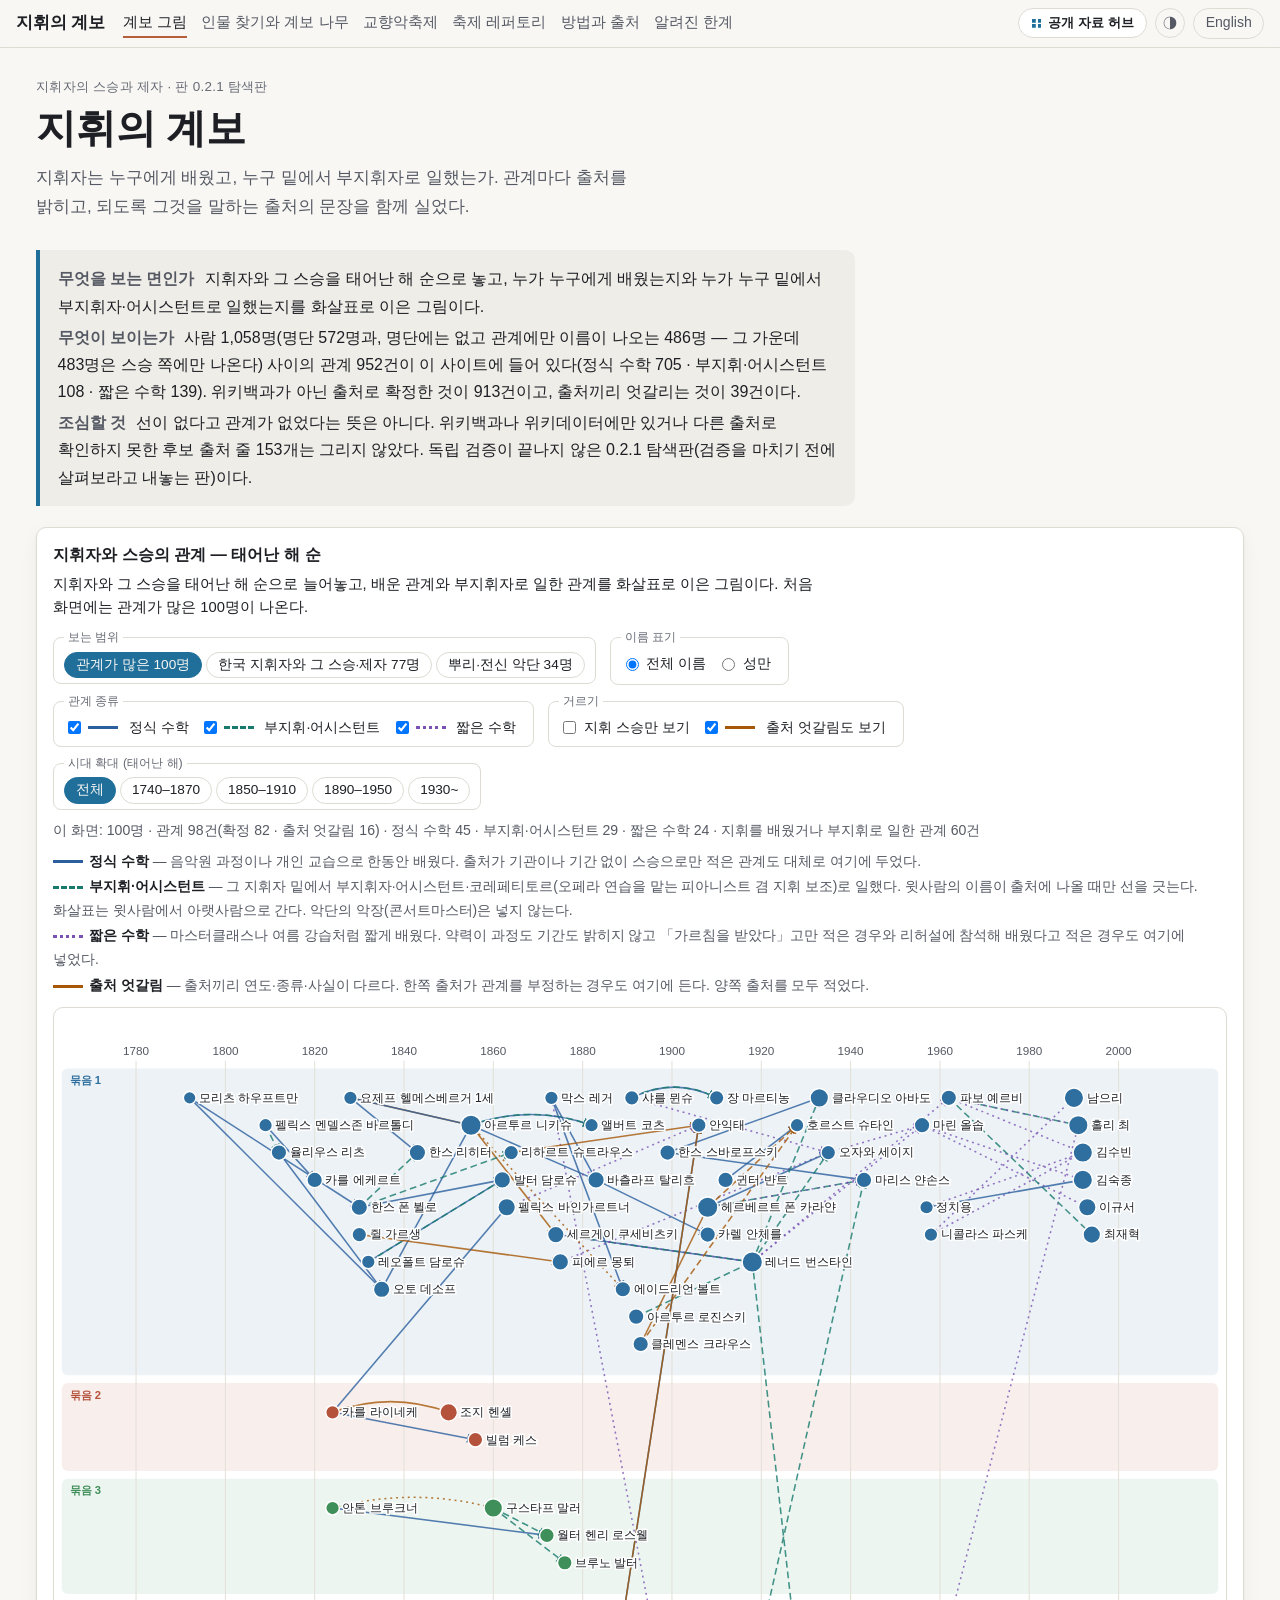
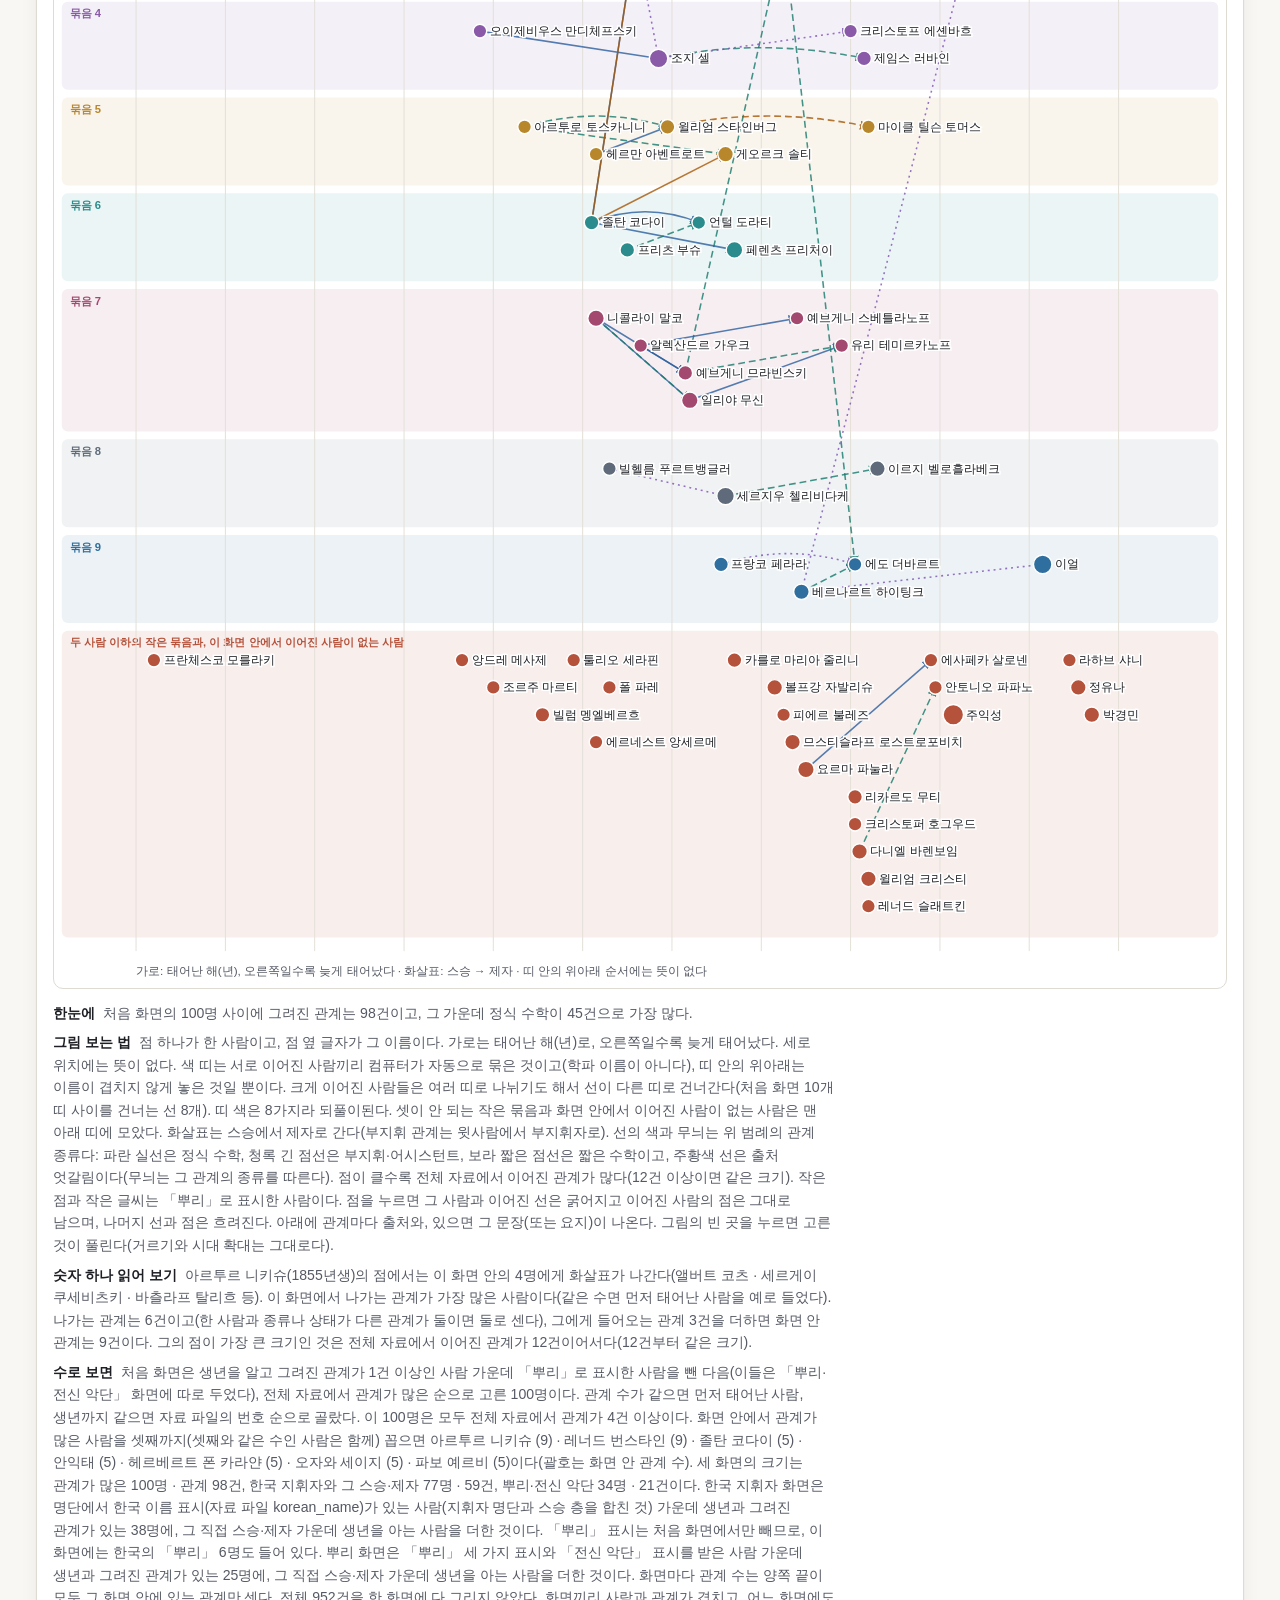
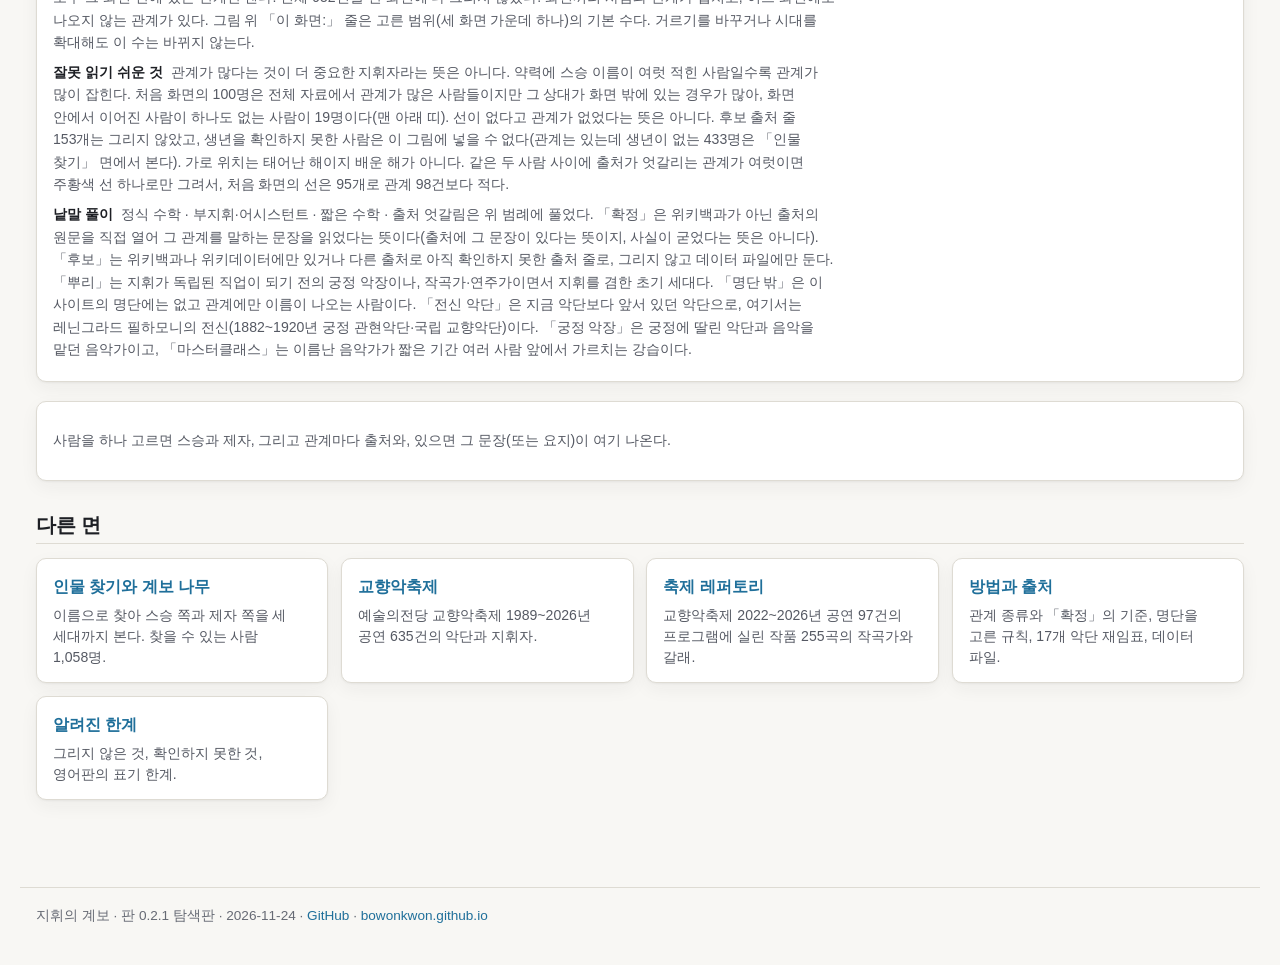
==== commit ae454930: "0.2.1 (exploratory edition): the eight figures get a one-line introduction and plain-language notes " ====
--- a/docs/ko/index.html
+++ b/docs/ko/index.html
@@ -7,9 +7,10 @@
 <header><a class="brand" href="index.html">지휘의 계보</a><nav aria-label="면"><a href="index.html" class=on aria-current=page>계보 그림</a><a href="find.html">인물 찾기와 계보 나무</a><a href="festival.html">교향악축제</a><a href="repertoire.html">축제 레퍼토리</a><a href="method.html">방법과 출처</a><a href="limits.html">알려진 한계</a></nav>
 <div class="right"><a class="hub" href="https://bowonkwon.github.io/">공개 자료 허브</a><button id="theme" class="theme" type="button" aria-label="밝게·어둡게">◑</button><a class="lang" href="../en/index.html" lang="en">English</a></div></header>
 <main>
-<div class="hero"><p class="eyebrow">지휘자의 스승과 제자 · 판 0.2 탐색판</p><h1>지휘의 계보</h1><p class="lead">지휘자는 누구에게 배웠고, 누구 밑에서 부지휘자로 일했는가. 관계마다 출처를 밝히고, 되도록 그것을 말하는 출처의 문장을 함께 실었다.</p></div>
-<div class="sum" role="note"><p><b>무엇을 보는 면인가</b> 지휘자와 그 스승을 태어난 해 순으로 놓고, 누가 누구에게 배웠는지와 누가 누구 밑에서 부지휘자·어시스턴트로 일했는지를 화살표로 이은 그림이다.</p><p><b>무엇이 보이는가</b> 사람 1,058명(명단 572명과, 명단에는 없고 관계에만 이름이 나오는 486명 — 그 가운데 483명은 스승 쪽에만 나온다) 사이의 관계 952건이 이 사이트에 들어 있다(정식 수학 705 · 부지휘·어시스턴트 108 · 짧은 수학 139). 위키백과가 아닌 출처로 확정한 것이 913건이고, 출처끼리 엇갈리는 것이 39건이다.</p><p><b>조심할 것</b> 선이 없다고 관계가 없었다는 뜻은 아니다. 위키백과에만 있거나 다른 출처로 확인하지 못한 후보 출처 줄 153개는 그리지 않았다. 독립 검증이 끝나지 않은 0.2 탐색판(검증을 마치기 전에 살펴보라고 내놓는 판)이다.</p></div>
+<div class="hero"><p class="eyebrow">지휘자의 스승과 제자 · 판 0.2.1 탐색판</p><h1>지휘의 계보</h1><p class="lead">지휘자는 누구에게 배웠고, 누구 밑에서 부지휘자로 일했는가. 관계마다 출처를 밝히고, 되도록 그것을 말하는 출처의 문장을 함께 실었다.</p></div>
+<div class="sum" role="note"><p><b>무엇을 보는 면인가</b> 지휘자와 그 스승을 태어난 해 순으로 놓고, 누가 누구에게 배웠는지와 누가 누구 밑에서 부지휘자·어시스턴트로 일했는지를 화살표로 이은 그림이다.</p><p><b>무엇이 보이는가</b> 사람 1,058명(명단 572명과, 명단에는 없고 관계에만 이름이 나오는 486명 — 그 가운데 483명은 스승 쪽에만 나온다) 사이의 관계 952건이 이 사이트에 들어 있다(정식 수학 705 · 부지휘·어시스턴트 108 · 짧은 수학 139). 위키백과가 아닌 출처로 확정한 것이 913건이고, 출처끼리 엇갈리는 것이 39건이다.</p><p><b>조심할 것</b> 선이 없다고 관계가 없었다는 뜻은 아니다. 위키백과나 위키데이터에만 있거나 다른 출처로 확인하지 못한 후보 출처 줄 153개는 그리지 않았다. 독립 검증이 끝나지 않은 0.2.1 탐색판(검증을 마치기 전에 살펴보라고 내놓는 판)이다.</p></div>
 <figure id="fig-chart"><h2 class="figtitle" id="lineage-chart">지휘자와 스승의 관계 — 태어난 해 순<a class="hx" href="#lineage-chart" aria-label="‘지휘자와 스승의 관계 — 태어난 해 순’ 절로 바로 가는 링크">#</a></h2>
+<p class="fi">지휘자와 그 스승을 태어난 해 순으로 늘어놓고, 배운 관계와 부지휘자로 일한 관계를 화살표로 이은 그림이다. 처음 화면에는 관계가 많은 100명이 나온다.</p>
 <div class="ctl"><fieldset><legend>보는 범위</legend><span id="views" class="seg"><button type="button" data-v="top" aria-pressed="true">관계가 많은 100명</button><button type="button" data-v="kr" aria-pressed="false">한국 지휘자와 그 스승·제자 77명</button><button type="button" data-v="root" aria-pressed="false">뿌리·전신 악단 34명</button></span></fieldset>
 <fieldset><legend>이름 표기</legend><label><input type="radio" name="mode" value="0" checked> 전체 이름</label> <label><input type="radio" name="mode" value="1"> 성만</label></fieldset>
 <fieldset><legend>관계 종류</legend><label><input type="checkbox" id="fT" checked><span class="sw T"></span>정식 수학</label> <label><input type="checkbox" id="fA" checked><span class="sw A"></span>부지휘·어시스턴트</label> <label><input type="checkbox" id="fM" checked><span class="sw M"></span>짧은 수학</label></fieldset><fieldset><legend>거르기</legend><label><input type="checkbox" id="fCond"> 지휘 스승만 보기</label> <label><input type="checkbox" id="fC" checked><span class="sw C"></span>출처 엇갈림도 보기</label></fieldset>
@@ -18,11 +19,10 @@
 <ul class="legend"><li><span class="sw T"></span><b>정식 수학</b> — 음악원 과정이나 개인 교습으로 한동안 배웠다. 출처가 기관이나 기간 없이 스승으로만 적은 관계도 대체로 여기에 두었다.</li><li><span class="sw A"></span><b>부지휘·어시스턴트</b> — 그 지휘자 밑에서 부지휘자·어시스턴트·코레페티토르(오페라 연습을 맡는 피아니스트 겸 지휘 보조)로 일했다. 윗사람의 이름이 출처에 나올 때만 선을 긋는다. 화살표는 윗사람에서 아랫사람으로 간다. 악단의 악장(콘서트마스터)은 넣지 않는다.</li><li><span class="sw M"></span><b>짧은 수학</b> — 마스터클래스나 여름 강습처럼 짧게 배웠다. 약력이 과정도 기간도 밝히지 않고 「가르침을 받았다」고만 적은 경우와 리허설에 참석해 배웠다고 적은 경우도 여기에 넣었다.</li><li><span class="sw C"></span><b>출처 엇갈림</b> — 출처끼리 연도·종류·사실이 다르다. 한쪽 출처가 관계를 부정하는 경우도 여기에 든다. 양쪽 출처를 모두 적었다.</li></ul>
 <p class="hint">화면이 좁으면 그림을 옆으로 밀어서 본다.</p>
 <div class="wrap" id="chart" tabindex="0" aria-label="지휘자와 스승의 관계 — 태어난 해 순"></div>
-<figcaption><span class="read"><b>읽는 법</b> 점 하나가 한 사람이다. 가로는 태어난 해(년)이고 오른쪽일수록 늦게 태어났다. 화살표는 스승에서 제자로 간다(부지휘 관계는 윗사람에서 부지휘자로). 예를 들어 아르투르 니키슈(1855년생)에게서는 이 화면 안의 4명에게 화살표가 나간다(앨버트 코츠 · 세르게이 쿠세비츠키 · 바츨라프 탈리흐 등). 점을 누르면 그 사람과 이어진 선만 남고, 아래에 관계마다 출처 문장이 나온다. 빈 곳을 누르면 처음으로 돌아간다.</span><span class="read"><b>표시</b> 점이 클수록 전체 자료에서 이어진 관계가 많다(12건 이상이면 같은 크기). 작은 점과 작은 글씨는 「뿌리」로 표시한 사람이다(「뿌리·전신 악단」 화면에 모여 있고, 다른 화면에는 그 화면 사람의 스승이나 제자일 때만 나온다). 색 띠는 서로 이어진 사람끼리 자동으로 묶은 것이고 학파 이름이 아니다. 띠 안의 위아래 순서에는 뜻이 없다.</span>
-<span class="read"><b>보이는 것</b> 전체 952건을 한 화면에 다 그리지 않고 세 가지 화면으로 보여 준다(화면끼리 사람과 관계가 겹치고, 어느 화면에도 나오지 않는 관계가 있다). 처음 화면은 생년을 아는 사람 가운데 관계가 가장 많은 100명이다(「뿌리」로 표시한 사람은 빼고 「뿌리·전신 악단」 화면에 따로 두었다). 이 안의 관계 98건 가운데 정식 수학이 45건으로 가장 많다. 이 화면 안에서 가장 많이 이어진 사람은 아르투르 니키슈 (9) · 레너드 번스타인 (9) · 졸탄 코다이 (5) · 안익태 (5) · 헤르베르트 폰 카라얀 (5) · 오자와 세이지 (5) · 파보 예르비 (5)이다(괄호는 화면 안 관계 수).</span><span class="care"><b>조심할 것</b> 관계가 많다는 것이 더 중요한 지휘자라는 뜻은 아니다. 약력에 스승 이름이 여럿 적힌 사람일수록 관계가 많이 잡힌다. 생년을 확인하지 못한 사람은 이 그림에 넣을 수 없다 — 관계는 있는데 생년이 없는 433명은 「인물 찾기」 면에서 본다.</span></figcaption></figure>
+<figcaption><p class="cp"><b>한눈에</b> 처음 화면의 100명 사이에 그려진 관계는 98건이고, 그 가운데 정식 수학이 45건으로 가장 많다.</p><p class="cp"><b>그림 보는 법</b> 점 하나가 한 사람이고, 점 옆 글자가 그 이름이다. 가로는 태어난 해(년)로, 오른쪽일수록 늦게 태어났다. 세로 위치에는 뜻이 없다. 색 띠는 서로 이어진 사람끼리 컴퓨터가 자동으로 묶은 것이고(학파 이름이 아니다), 띠 안의 위아래는 이름이 겹치지 않게 놓은 것일 뿐이다. 크게 이어진 사람들은 여러 띠로 나뉘기도 해서 선이 다른 띠로 건너간다(처음 화면 10개 띠 사이를 건너는 선 8개). 띠 색은 8가지라 되풀이된다. 셋이 안 되는 작은 묶음과 화면 안에서 이어진 사람이 없는 사람은 맨 아래 띠에 모았다. 화살표는 스승에서 제자로 간다(부지휘 관계는 윗사람에서 부지휘자로). 선의 색과 무늬는 위 범례의 관계 종류다: 파란 실선은 정식 수학, 청록 긴 점선은 부지휘·어시스턴트, 보라 짧은 점선은 짧은 수학이고, 주황색 선은 출처 엇갈림이다(무늬는 그 관계의 종류를 따른다). 점이 클수록 전체 자료에서 이어진 관계가 많다(12건 이상이면 같은 크기). 작은 점과 작은 글씨는 「뿌리」로 표시한 사람이다. 점을 누르면 그 사람과 이어진 선은 굵어지고 이어진 사람의 점은 그대로 남으며, 나머지 선과 점은 흐려진다. 아래에 관계마다 출처와, 있으면 그 문장(또는 요지)이 나온다. 그림의 빈 곳을 누르면 고른 것이 풀린다(거르기와 시대 확대는 그대로다).</p><p class="cp"><b>숫자 하나 읽어 보기</b> 아르투르 니키슈(1855년생)의 점에서는 이 화면 안의 4명에게 화살표가 나간다(앨버트 코츠 · 세르게이 쿠세비츠키 · 바츨라프 탈리흐 등). 이 화면에서 나가는 관계가 가장 많은 사람이다(같은 수면 먼저 태어난 사람을 예로 들었다). 나가는 관계는 6건이고(한 사람과 종류나 상태가 다른 관계가 둘이면 둘로 센다), 그에게 들어오는 관계 3건을 더하면 화면 안 관계는 9건이다. 그의 점이 가장 큰 크기인 것은 전체 자료에서 이어진 관계가 12건이어서다(12건부터 같은 크기).</p><p class="cp"><b>수로 보면</b> 처음 화면은 생년을 알고 그려진 관계가 1건 이상인 사람 가운데 「뿌리」로 표시한 사람을 뺀 다음(이들은 「뿌리·전신 악단」 화면에 따로 두었다), 전체 자료에서 관계가 많은 순으로 고른 100명이다. 관계 수가 같으면 먼저 태어난 사람, 생년까지 같으면 자료 파일의 번호 순으로 골랐다. 이 100명은 모두 전체 자료에서 관계가 4건 이상이다. 화면 안에서 관계가 많은 사람을 셋째까지(셋째와 같은 수인 사람은 함께) 꼽으면 아르투르 니키슈 (9) · 레너드 번스타인 (9) · 졸탄 코다이 (5) · 안익태 (5) · 헤르베르트 폰 카라얀 (5) · 오자와 세이지 (5) · 파보 예르비 (5)이다(괄호는 화면 안 관계 수). 세 화면의 크기는 관계가 많은 100명 · 관계 98건, 한국 지휘자와 그 스승·제자 77명 · 59건, 뿌리·전신 악단 34명 · 21건이다. 한국 지휘자 화면은 명단에서 한국 이름 표시(자료 파일 korean_name)가 있는 사람(지휘자 명단과 스승 층을 합친 것) 가운데 생년과 그려진 관계가 있는 38명에, 그 직접 스승·제자 가운데 생년을 아는 사람을 더한 것이다. 「뿌리」 표시는 처음 화면에서만 빼므로, 이 화면에는 한국의 「뿌리」 6명도 들어 있다. 뿌리 화면은 「뿌리」 세 가지 표시와 「전신 악단」 표시를 받은 사람 가운데 생년과 그려진 관계가 있는 25명에, 그 직접 스승·제자 가운데 생년을 아는 사람을 더한 것이다. 화면마다 관계 수는 양쪽 끝이 모두 그 화면 안에 있는 관계만 센다. 전체 952건을 한 화면에 다 그리지 않았다. 화면끼리 사람과 관계가 겹치고, 어느 화면에도 나오지 않는 관계가 있다. 그림 위 「이 화면:」 줄은 고른 범위(세 화면 가운데 하나)의 기본 수다. 거르기를 바꾸거나 시대를 확대해도 이 수는 바뀌지 않는다.</p><p class="cp"><b>잘못 읽기 쉬운 것</b> 관계가 많다는 것이 더 중요한 지휘자라는 뜻은 아니다. 약력에 스승 이름이 여럿 적힌 사람일수록 관계가 많이 잡힌다. 처음 화면의 100명은 전체 자료에서 관계가 많은 사람들이지만 그 상대가 화면 밖에 있는 경우가 많아, 화면 안에서 이어진 사람이 하나도 없는 사람이 19명이다(맨 아래 띠). 선이 없다고 관계가 없었다는 뜻은 아니다. 후보 출처 줄 153개는 그리지 않았고, 생년을 확인하지 못한 사람은 이 그림에 넣을 수 없다(관계는 있는데 생년이 없는 433명은 「인물 찾기」 면에서 본다). 가로 위치는 태어난 해이지 배운 해가 아니다. 같은 두 사람 사이에 출처가 엇갈리는 관계가 여럿이면 주황색 선 하나로만 그려서, 처음 화면의 선은 95개로 관계 98건보다 적다.</p><p class="cp"><b>낱말 풀이</b> 정식 수학 · 부지휘·어시스턴트 · 짧은 수학 · 출처 엇갈림은 위 범례에 풀었다. 「확정」은 위키백과가 아닌 출처의 원문을 직접 열어 그 관계를 말하는 문장을 읽었다는 뜻이다(출처에 그 문장이 있다는 뜻이지, 사실이 굳었다는 뜻은 아니다). 「후보」는 위키백과나 위키데이터에만 있거나 다른 출처로 아직 확인하지 못한 출처 줄로, 그리지 않고 데이터 파일에만 둔다. 「뿌리」는 지휘가 독립된 직업이 되기 전의 궁정 악장이나, 작곡가·연주가이면서 지휘를 겸한 초기 세대다. 「명단 밖」은 이 사이트의 명단에는 없고 관계에만 이름이 나오는 사람이다. 「전신 악단」은 지금 악단보다 앞서 있던 악단으로, 여기서는 레닌그라드 필하모니의 전신(1882~1920년 궁정 관현악단·국립 교향악단)이다. 「궁정 악장」은 궁정에 딸린 악단과 음악을 맡던 음악가이고, 「마스터클래스」는 이름난 음악가가 짧은 기간 여러 사람 앞에서 가르치는 강습이다.</p></figcaption></figure>
 <section class="box" id="panel" aria-live="polite"></section>
 <h2 id="more">다른 면<a class="hx" href="#more" aria-label="‘다른 면’ 절로 바로 가는 링크">#</a></h2><div class="cards"><a class="card" href="find.html"><b>인물 찾기와 계보 나무</b><small>이름으로 찾아 스승 쪽과 제자 쪽을 세 세대까지 본다. 찾을 수 있는 사람 1,058명.</small></a><a class="card" href="festival.html"><b>교향악축제</b><small>예술의전당 교향악축제 1989~2026년 공연 635건의 악단과 지휘자.</small></a><a class="card" href="repertoire.html"><b>축제 레퍼토리</b><small>교향악축제 2022~2026년 공연 97건의 프로그램에 실린 작품 255곡의 작곡가와 갈래.</small></a><a class="card" href="method.html"><b>방법과 출처</b><small>관계 종류와 「확정」의 기준, 명단을 고른 규칙, 17개 악단 재임표, 데이터 파일.</small></a><a class="card" href="limits.html"><b>알려진 한계</b><small>그리지 않은 것, 확인하지 못한 것, 영어판의 표기 한계.</small></a></div>
 </main>
-<footer>지휘의 계보 · 판 0.2 탐색판 · 2026-11-24 · <a href="https://github.com/BowonKwon/Conductors-Lineage">GitHub</a> · <a href="https://bowonkwon.github.io/">bowonkwon.github.io</a></footer>
-<script src="../assets/data.js"></script><script>window.CL_T={"chart_aria": "지휘자와 스승 {n}명의 관계, 태어난 해 순", "lane": "묶음 {n}", "lane_loose": "두 사람 이하의 작은 묶음과, 이 화면 안에서 이어진 사람이 없는 사람", "axis": "가로: 태어난 해(년), 오른쪽일수록 늦게 태어났다 · 화살표: 스승 → 제자 · 띠 안의 위아래 순서에는 뜻이 없다", "type": {"T": "정식 수학", "A": "부지휘·어시스턴트", "M": "짧은 수학"}, "conflict": "출처 엇갈림", "candidate": "후보", "denies": "이 출처는 관계를 부정한다", "ctx": "(문맥에서 읽음)", "subject": "과목", "year_unverified": "(연도는 원문에서 확인하지 못함)", "paraphrase": "요지:", "source_link": "원문", "mark": {"root": "뿌리 — 지휘가 독립된 직업이 되기 전의 초기 악장·작곡가", "root_kr": "뿌리 — 작곡가·연주가이면서 지휘를 겸한 한국 초기 세대", "root_dresden": "뿌리 — 드레스덴 궁정 악단을 1733년 이전에 이끈 사람(악장 등)", "predecessor_leningrad": "전신 악단 — 레닌그라드 필하모니의 전신(1882~1920년 궁정 관현악단·국립 교향악단)을 이끌었다", "festival_only": "교향악축제 출연 기록으로 넣은 지휘자", "abroad_kr": "국내 악단 수장 경력이 없는 한국계 외국 국적 지휘자."}, "abroad_basis": "넣은 근거: {b}", "outside": "명단 밖 — 명단에는 없고 관계에만 이름이 나온다(대부분 스승 쪽). 생몰년과 이 사람의 스승은 따로 조사하지 않았다.", "tenure_h": "17개 악단 수장 재임", "career": "경력 메모", "career_ko": "경력 메모", "rr_title": "", "ko_tentative": "한글 표기는 외래어 표기법을 적용한 시안이다.", "teachers_h": "스승·윗사람", "pupils_h": "제자·부지휘로 둔 사람", "no_teacher": "그려진 관계가 아직 없다.", "no_pupil": "그려진 관계가 아직 없다.", "wikidata": "위키데이터", "to_tree": "이 사람의 계보 나무 보기", "tree_h": "계보 나무 — {name}", "tree_h0": "계보 나무", "tree_none": "이 사람과 그려진 관계로 이어진 사람이 아직 없다(거르기를 켰다면 꺼 본다).", "tree_empty": "위 찾기 칸에 이름을 넣거나 예에서 고르면 그 사람의 스승 쪽과 제자 쪽이 세 세대까지 그려진다.", "tree_note": "왼쪽이 스승 쪽, 오른쪽이 제자 쪽이다(세 세대까지). 점선 테두리는 명단 밖 사람이다.", "tree_note_m": "위가 스승 쪽, 아래가 제자 쪽이다. 왼쪽 띠 색은 범례의 관계 종류다. 작은 글씨는 태어난 해와 그 사람이 이어진 상대다. 이름을 누르면 그 사람으로 옮겨 간다.", "gen_up": "{n}대 위 스승", "gen_dn": "{n}대 아래 제자", "gen_me": "고른 사람", "panel_empty": "사람을 하나 고르면 스승과 제자, 그리고 관계마다 출처 문장이 여기 나온다.", "find_href": "find.html"};</script><script src="../assets/app.js"></script><script>(function(){var d=document,r=d.documentElement,h=d.querySelector("header"),SF=1024,m=SF&&window.matchMedia?matchMedia("(min-width:"+SF+"px)"):null;r.classList.add("navjs");function gap(){var on=h&&m&&m.matches&&window.CSS&&CSS.supports&&CSS.supports("overflow-x","clip");r.style.setProperty("--hh",on?(h.offsetHeight+12)+"px":".9rem")}gap();addEventListener("resize",gap);addEventListener("load",gap);var c=d.querySelector("nav.toc"),p=d.querySelector(".totoc");function pill(){p.classList.toggle("show",c.getBoundingClientRect().bottom<0)}if(c&&p){addEventListener("scroll",pill,{passive:true});addEventListener("resize",pill);pill()}var hl=d.querySelector("header a.lang,header .lang a");if(h&&hl){var fl=d.createElement("a");fl.className="tolang";fl.href=hl.getAttribute("href");fl.textContent=hl.textContent;d.body.appendChild(fl);function lp(){var off=h.getBoundingClientRect().bottom<0;fl.classList.toggle("show",off);r.style.setProperty("--tocw",p&&p.classList.contains("show")?(p.offsetWidth+8)+"px":"0px")}addEventListener("scroll",lp,{passive:true});addEventListener("resize",lp);lp()}var ls=d.querySelectorAll("header a.lang,header .lang a,a.tolang");for(var i=0;i<ls.length;i++)(function(l){l.addEventListener("click",function(){if(location.hash&&(l.getAttribute("href")||"").indexOf("http")!==0)l.href=l.href.split("#")[0]+location.hash})})(ls[i])})();</script>
+<footer>지휘의 계보 · 판 0.2.1 탐색판 · 2026-11-24 · <a href="https://github.com/BowonKwon/Conductors-Lineage">GitHub</a> · <a href="https://bowonkwon.github.io/">bowonkwon.github.io</a></footer>
+<script src="../assets/data.js"></script><script>window.CL_T={"chart_aria": "지휘자와 스승 {n}명의 관계, 태어난 해 순", "lane": "묶음 {n}", "lane_loose": "두 사람 이하의 작은 묶음과, 이 화면 안에서 이어진 사람이 없는 사람", "axis": "가로: 태어난 해(년), 오른쪽일수록 늦게 태어났다 · 화살표: 스승 → 제자 · 띠 안의 위아래 순서에는 뜻이 없다", "type": {"T": "정식 수학", "A": "부지휘·어시스턴트", "M": "짧은 수학"}, "conflict": "출처 엇갈림", "candidate": "후보", "denies": "이 출처는 관계를 부정한다", "ctx": "(문맥에서 읽음)", "subject": "과목", "year_unverified": "(연도는 원문에서 확인하지 못함)", "paraphrase": "요지:", "source_link": "원문", "mark": {"root": "뿌리 — 지휘가 독립된 직업이 되기 전의 초기 악장·작곡가", "root_kr": "뿌리 — 작곡가·연주가이면서 지휘를 겸한 한국 초기 세대", "root_dresden": "뿌리 — 드레스덴 궁정 악단을 1733년 이전에 이끈 사람(악장 등)", "predecessor_leningrad": "전신 악단 — 레닌그라드 필하모니의 전신(1882~1920년 궁정 관현악단·국립 교향악단)을 이끌었다", "festival_only": "교향악축제 출연 기록으로 넣은 지휘자", "abroad_kr": "국내 악단 수장 경력이 없는 한국계 외국 국적 지휘자."}, "abroad_basis": "넣은 근거: {b}", "outside": "명단 밖 — 명단에는 없고 관계에만 이름이 나온다(대부분 스승 쪽). 생몰년과 이 사람의 스승은 따로 조사하지 않았다.", "tenure_h": "17개 악단 수장 재임", "career": "경력 메모", "career_ko": "경력 메모", "rr_title": "", "ko_tentative": "한글 표기는 외래어 표기법을 적용한 시안이다.", "teachers_h": "스승·윗사람", "pupils_h": "제자·부지휘로 둔 사람", "no_teacher": "그려진 관계가 아직 없다.", "no_pupil": "그려진 관계가 아직 없다.", "wikidata": "위키데이터", "to_tree": "이 사람의 계보 나무 보기", "tree_h": "계보 나무 — {name}", "tree_h0": "계보 나무", "tree_none": "이 사람과 그려진 관계로 이어진 사람이 아직 없다(거르기를 켰다면 꺼 본다).", "tree_empty": "위 찾기 칸에 이름을 넣거나 예에서 고르면 그 사람의 스승 쪽과 제자 쪽이 세 세대까지 그려진다.", "tree_note": "왼쪽이 스승 쪽, 오른쪽이 제자 쪽이다(세 세대까지). 점선 테두리는 명단 밖 사람이다.", "tree_note_m": "위가 스승 쪽, 아래가 제자 쪽이다. 왼쪽 띠 색은 범례의 관계 종류다. 스승·제자 이름 옆 작은 글씨는 그 사람이 이어진 상대와, 아는 경우 그 스승·제자의 태어난 해다. 이름을 누르면 그 사람으로 옮겨 간다.", "gen_up": "{n}대 위 스승", "gen_dn": "{n}대 아래 제자", "gen_me": "고른 사람", "panel_empty": "사람을 하나 고르면 스승과 제자, 그리고 관계마다 출처와, 있으면 그 문장(또는 요지)이 여기 나온다.", "find_href": "find.html"};</script><script src="../assets/app.js"></script><script>(function(){var d=document,r=d.documentElement,h=d.querySelector("header"),SF=1024,m=SF&&window.matchMedia?matchMedia("(min-width:"+SF+"px)"):null;r.classList.add("navjs");function gap(){var on=h&&m&&m.matches&&window.CSS&&CSS.supports&&CSS.supports("overflow-x","clip");r.style.setProperty("--hh",on?(h.offsetHeight+12)+"px":".9rem")}gap();addEventListener("resize",gap);addEventListener("load",gap);var c=d.querySelector("nav.toc"),p=d.querySelector(".totoc");function pill(){p.classList.toggle("show",c.getBoundingClientRect().bottom<0)}if(c&&p){addEventListener("scroll",pill,{passive:true});addEventListener("resize",pill);pill()}var hl=d.querySelector("header a.lang,header .lang a");if(h&&hl){var fl=d.createElement("a");fl.className="tolang";fl.href=hl.getAttribute("href");fl.textContent=hl.textContent;d.body.appendChild(fl);function lp(){var off=h.getBoundingClientRect().bottom<0;fl.classList.toggle("show",off);r.style.setProperty("--tocw",p&&p.classList.contains("show")?(p.offsetWidth+8)+"px":"0px")}addEventListener("scroll",lp,{passive:true});addEventListener("resize",lp);lp()}var ls=d.querySelectorAll("header a.lang,header .lang a,a.tolang");for(var i=0;i<ls.length;i++)(function(l){l.addEventListener("click",function(){if(location.hash&&(l.getAttribute("href")||"").indexOf("http")!==0)l.href=l.href.split("#")[0]+location.hash})})(ls[i])})();</script>
 </body></html>
--- a/docs/assets/style.css
+++ b/docs/assets/style.css
@@ -41,7 +41,7 @@
 .viewsum{font-size:.88rem;color:var(--fg2);margin:.2rem 0 .4rem}
 .legend{list-style:none;margin:.3rem 0 .6rem;padding:0;font-size:.86rem;color:var(--fg2);display:grid;gap:.15rem}.legend b{color:var(--fg);font-weight:600}
 .sw{display:inline-block;width:30px;height:0;border-top:3px solid;vertical-align:middle;margin-right:6px}.sw.T{border-color:var(--T)}.sw.A{border-color:var(--A);border-top-style:dashed}.sw.M{border-color:var(--M);border-top-style:dotted}.sw.C{border-color:var(--C)}
-.key{display:inline-block;width:14px;height:12px;vertical-align:-1px;margin-right:6px;border-radius:2px}.key.off{background:var(--T)}.key.wk{background:repeating-linear-gradient(45deg,var(--T) 0 2px,transparent 2px 5px);border:1px solid var(--T)}.key.x{width:auto;height:auto;color:var(--fg3)}
+.key{display:inline-block;width:14px;height:12px;vertical-align:-1px;margin-right:6px;border-radius:2px}.key.off{background:var(--T)}.key.wk{background:color-mix(in srgb,var(--T) 38%,transparent);border:1px solid var(--T)}.key.x{width:auto;height:auto;color:var(--fg3)}
 .wrap{overflow-x:auto;border:1px solid var(--line);border-radius:10px;background:var(--card);margin:.4rem 0 .8rem;min-width:0;max-width:100%}
 .wrap.tw{padding:0 .3rem}.wrap table{margin:0}.wrap th{white-space:nowrap}.wrap td{min-width:5.5em}details .wrap td:last-child{min-width:16em}
 .minw{min-width:820px}
@@ -98,3 +98,5 @@
 .totoc:hover{text-decoration:none;border-color:var(--accent);color:var(--accent)}
 .navjs .totoc{opacity:0;visibility:hidden;transition:opacity .15s,visibility .15s}.navjs .totoc.show{opacity:1;visibility:visible}
 @media print{.totoc,.tolang,.hx{display:none}}
+
+.fi{font-size:.92rem;color:var(--fg);margin:.1rem 0 .5rem;line-height:1.55;max-width:100ch}figcaption .cp,.figcap .cp{margin:.45rem 0;max-width:100ch}.figcap{font-size:.88rem;color:var(--fg2);margin-top:.6rem;line-height:1.6}.figcap b{font-weight:600;color:var(--fg);margin-right:.3em}:lang(ko) .fi,:lang(ko) .cp{word-break:keep-all;overflow-wrap:anywhere}
